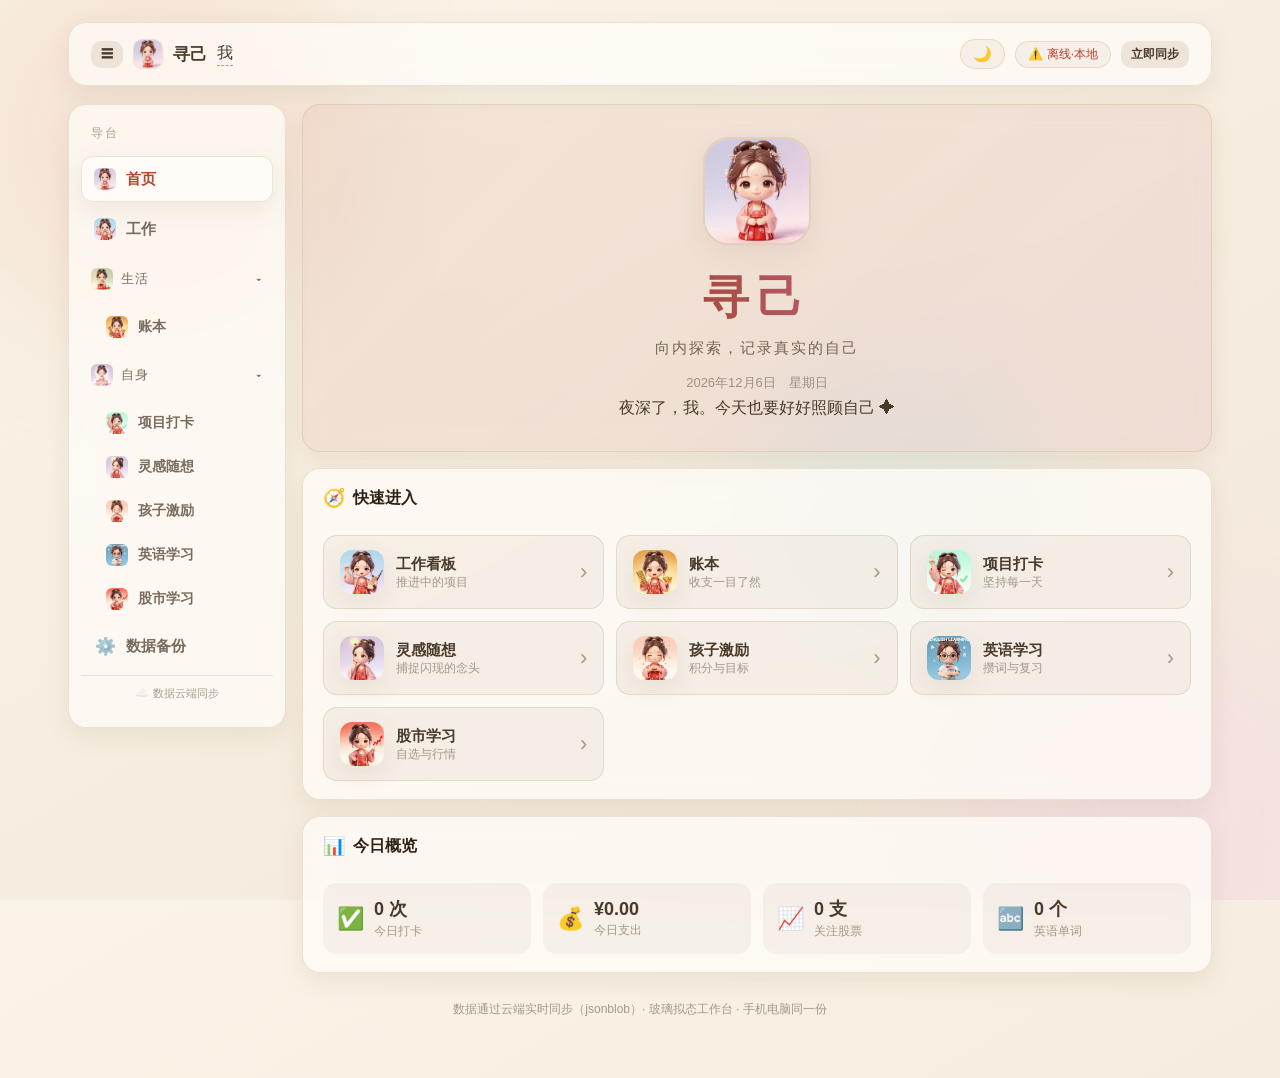
==== index.html @ 5b120761 "更新按钮改为下载单文件版；deploy 同步提供 workstation_single.html 下载 (n10)" ====
<!DOCTYPE html>
<html lang="zh-CN">
<head>
  <meta charset="UTF-8" />
  <meta name="viewport" content="width=device-width, initial-scale=1.0, maximum-scale=1.0, user-scalable=no" />
  <title>寻己 · 个人工作台</title>
  <link rel="stylesheet" href="style.css?v=20260731n10" />
</head>
<body>
  <div class="bg-blobs"><span></span><span></span><span></span></div>

  <div class="app">
    <!-- 顶部：轻量栏（昵称 + 云同步状态） -->
    <header class="topbar glass">
      <div style="display:flex;align-items:center;gap:10px;flex-wrap:wrap;">
        <button class="btn sm ghost icon-btn" id="sideToggle" title="显示 / 隐藏左侧导台">☰</button>
        <img class="top-avatar" id="topAvatar" alt="" style="display:none;" /><span id="topEmoji" style="font-size:20px;">🌿</span>
        <strong style="font-size:17px;">寻己</strong>
        <span class="name-edit" id="nameEdit" contenteditable="true" spellcheck="false" title="点击修改昵称">我</span>
      </div>
      <div style="display:flex;align-items:center;gap:10px;">
        <button class="theme-btn" id="themeToggle" title="切换 晨光宣纸 / 暮色沉香 主题">🌙</button>
        <span id="syncPill" class="sync-pill syncing">☁️ 同步中…</span>
        <button class="btn sm ghost" id="syncBtn">立即同步</button>
      </div>
    </header>

    <!-- 更新提示条（云端自检更新，无需部署） -->
    <div id="appUpdateBar" class="app-update-bar" style="display:none;">
      <span class="aub-txt">🔔 发现新版本 <b id="appUpdateVer"></b>，点击下载最新版</span>
      <button class="btn sm" id="appUpdateBtn">下载更新</button>
    </div>

    <div class="layout" id="layout">
      <!-- 左侧导台 -->
      <aside class="sidebar glass" id="sidebar">
        <div class="nav-title">导台</div>
        <nav class="nav">
          <div class="nav-item active" data-panel="home"><span class="nav-ico">🏠</span>首页</div>
          <div class="nav-item" data-panel="work"><span class="nav-ico">💼</span>工作</div>
          <div class="nav-group-parent" data-group="life"><span class="nav-ico">🌿</span>生活<span class="chev">▾</span></div>
          <div class="nav-sub" data-subgroup="life">
            <div class="nav-item" data-panel="ledger"><span class="nav-ico">💰</span>账本</div>
          </div>
          <div class="nav-group-parent" data-group="self"><span class="nav-ico">🧘</span>自身<span class="chev">▾</span></div>
          <div class="nav-sub" data-subgroup="self">
            <div class="nav-item" data-panel="checkin"><span class="nav-ico">✅</span>项目打卡</div>
            <div class="nav-item" data-panel="notes"><span class="nav-ico">💡</span>灵感随想</div>
            <div class="nav-item" data-panel="child"><span class="nav-ico">🌟</span>孩子激励</div>
            <div class="nav-item" data-panel="english"><span class="nav-ico">🔤</span>英语学习</div>
            <div class="nav-item" data-panel="stocks"><span class="nav-ico">📈</span>股市学习</div>
          </div>
          <div class="nav-item" data-panel="settings"><span class="nav-ico">⚙️</span>数据备份</div>
        </nav>
        <div class="nav-foot">☁️ 数据云端同步</div>
      </aside>
      <div class="backdrop" id="backdrop"></div>

      <!-- 主内容 -->
      <main class="content">
        <!-- 首页 -->
        <section class="panel active" id="panel-home">
          <div class="grid">
            <div class="card glass home-hero" style="grid-column:1/-1;">
              <img class="home-avatar" id="homeAvatar" alt="寻己" style="display:none;" />
              <div class="home-hero-txt">
                <div class="home-logo">寻己</div>
                <div class="home-slogan">向内探索，记录真实的自己</div>
                <div class="home-date" id="homeDate"></div>
                <div class="home-greet" id="homeGreet"></div>
              </div>
            </div>
            <div class="card glass" style="grid-column:1/-1;">
              <h3><span class="ico">🧭</span>快速进入</h3>
              <div class="home-modules" id="homeModules"></div>
            </div>
            <div class="card glass" style="grid-column:1/-1;">
              <h3><span class="ico">📊</span>今日概览</h3>
              <div class="home-overview" id="homeOverview"></div>
            </div>
          </div>
        </section>

        <!-- 工作 -->
        <section class="panel" id="panel-work">
          <div class="grid">
            <div class="card glass" style="grid-column: 1 / -1;">
              <h3><span class="ico">🗂️</span>工作项目看板 <span class="hint" style="margin-left:auto;font-size:12px;">（工作分类待你确定后可细分，现在先自由记录）</span></h3>
              <div class="row">
                <input id="workProjInput" placeholder="新建工作项目，如：Q3 复盘 / 客户方案" />
                <button class="btn" id="workProjAdd">+ 添加项目</button>
              </div>
              <div class="list" id="workProjList"></div>
            </div>
          </div>
        </section>

        <!-- 账本 -->
        <section class="panel" id="panel-ledger">
          <div class="grid">
            <!-- 视图1：账本图标列表 -->
            <div class="card glass" id="ledgerHome" style="grid-column:1/-1;">
              <h3><span class="ico">💰</span>我的账本 <span class="hint" style="margin-left:auto;font-size:12px;">点账本图标查看明细</span></h3>
              <div class="ledger-cards" id="ledgerCards"></div>
              <div class="row" style="margin-top:14px;">
                <input id="ledgerNewName" placeholder="新账本名称，如：家庭账 / 生意账" style="flex:1;" />
                <button class="btn" id="ledgerNew">+ 新建账本</button>
              </div>

              <!-- 全局流水搜索（跨账本） -->
              <details class="tags-box">
                <summary>🔍 流水搜索 <span class="hint" style="font-weight:normal;">（可搜全部账本）</span></summary>
                <div class="lg-filter" style="margin-top:12px;">
                  <select id="fltLedger" title="账本"><option value="">全部账本</option></select>
                  <select id="fltType" title="类型">
                    <option value="">全部类型</option>
                    <option value="exp">仅支出</option>
                    <option value="inc">仅收入</option>
                  </select>
                  <select id="fltTag" title="分类"><option value="">全部分类</option></select>
                  <input id="fltKw" placeholder="搜索备注/金额" style="flex:1 1 130px;min-width:120px;" />
                  <input id="fltFrom" type="date" title="起始日期" />
                  <span style="align-self:center;color:var(--text-faint);font-size:13px;">至</span>
                  <input id="fltTo" type="date" title="结束日期" />
                  <button class="btn sm" id="fltApply">搜索</button>
                  <button class="btn sm ghost" id="fltClear">清空</button>
                </div>
                <div id="fltInfo" class="hint" style="margin:0 0 8px;color:var(--text-faint);font-size:12px;"></div>
                <div class="list" id="gsList" style="max-height:340px;"></div>
              </details>

              <!-- 通用设置：分类标签（所有账本共用） -->
              <details class="tags-box">
                <summary>🏷️ 分类标签管理 <span class="hint" style="font-weight:normal;">（所有账本通用）</span></summary>
                <div class="row" style="margin-top:12px;">
                  <input id="tagIcon" placeholder="图标emoji，如 🍜" style="flex:0 0 130px;" maxlength="4" />
                  <input id="tagName" placeholder="标签名，如 餐饮" style="flex:1;" />
                  <input id="tagColor" type="color" value="#7aa2ff" title="标签颜色（用于占比条）" style="flex:0 0 44px;padding:2px;height:38px;" />
                  <button class="btn sm" id="tagAdd">+ 标签</button>
                </div>
                <div class="hint" style="margin:0 0 6px;">点下面的图标快速填入：</div>
                <div class="tag-palette" id="tagPalettePresets"></div>
                <div class="list" id="tagList" style="max-height:170px;"></div>
              </details>

              <!-- 通用设置：支付方式（所有账本共用） -->
              <details class="tags-box">
                <summary>💳 支付方式管理 <span class="hint" style="font-weight:normal;">（所有账本通用）</span></summary>
                <div class="row" style="margin-top:12px;">
                  <input id="payIcon" placeholder="图标emoji，如 💳" style="flex:0 0 130px;" maxlength="4" />
                  <input id="payName" placeholder="方式名，如 支付宝" style="flex:1;" />
                  <button class="btn sm" id="payAdd">+ 方式</button>
                </div>
                <div class="list" id="payList" style="max-height:170px;"></div>
              </details>
            </div>

            <!-- 视图2：某个账本明细 -->
            <div class="card glass" id="ledgerDetail" style="grid-column:1/-1; display:none;">
              <div class="row" style="align-items:center;margin-bottom:8px;flex-wrap:wrap;gap:8px;">
                <button class="btn sm ghost" id="ledgerBack">← 返回账本</button>
                <span id="ledgerDetailTitle" class="ld-title"></span>
                <span style="margin-left:auto;display:flex;gap:6px;flex-wrap:wrap;">
                  <button class="btn sm ghost" id="ledgerIconBtn">换图标</button>
                  <button class="btn sm ghost" id="ledgerRename">重命名</button>
                  <button class="btn sm danger" id="ledgerDel">删除</button>
                </span>
              </div>

              <div class="row" style="margin-bottom:6px;gap:8px;">
                <button class="btn sm ghost" id="ledgerExport">⬇️ 导出 Excel</button>
                <label class="btn sm ghost" for="ledgerImport" style="cursor:pointer;">⬆️ 导入 Excel</label>
                <input id="ledgerImport" type="file" accept=".xlsx,.csv" style="display:none;" />
                <span class="hint" style="align-self:center;">导出为本账本 .xlsx（含「账目」「标签汇总」两页，账目含 支付方式）；导入支持 .xlsx / .csv</span>
              </div>

              <!-- 汇总切换 -->
              <div class="seg">
                <button class="seg-btn active" data-sum="all">总览</button>
                <button class="seg-btn" data-sum="month">按月</button>
                <button class="seg-btn" data-sum="year">按年</button>
              </div>
              <div id="ledgerSummary"></div>
              <div id="ledgerTagSummary" class="tag-sum-wrap"></div>

              <!-- 收支趋势 -->
              <h4 class="sec-h">收支趋势（近 6 个月）</h4>
              <div class="trend-wrap">
                <div class="trend-legend">
                  <span><i class="lg-dot inc"></i>收入</span>
                  <span><i class="lg-dot exp"></i>支出</span>
                  <span><i class="lg-dot net"></i>结余</span>
                </div>
                <canvas id="ledgerTrend" height="240"></canvas>
              </div>

              <!-- 记一笔 -->
              <h4 class="sec-h">记一笔</h4>
              <div class="row">
                <select id="txnType" style="flex:0 0 90px;">
                  <option value="exp">支出</option>
                  <option value="inc">收入</option>
                </select>
                <input id="txnAmount" type="number" placeholder="金额" style="flex:0 0 120px;" />
                <select id="txnTag" style="flex:1;"></select>
              </div>
              <div class="row">
                <select id="txnPay" style="flex:0 0 120px;"></select>
                <input id="txnDate" type="date" style="flex:0 0 160px;" />
                <input id="txnNote" placeholder="备注（可选）" style="flex:1;" />
                <button class="btn" id="txnAdd">记一笔</button>
              </div>

              <!-- 流水 -->
              <h4 class="sec-h">流水</h4>
              <div class="list" id="ledgerList" style="max-height:300px;"></div>
            </div>
          </div>
        </section>

        <!-- 项目打卡 -->
        <section class="panel" id="panel-checkin">
          <div class="grid">
            <!-- 视图1：项目图标列表 -->
            <div class="card glass" id="checkinHome" style="grid-column:1/-1;">
              <h3><span class="ico">✅</span>我的打卡项目 <span class="hint" style="margin-left:auto;font-size:12px;">点项目图标查看明细</span></h3>
              <div class="ledger-cards" id="checkinCards"></div>
              <div class="row" style="margin-top:14px;">
                <input id="checkinNewName" placeholder="新项目名，如：每天阅读30分" style="flex:1;" />
                <button class="btn" id="checkinNew">+ 新建项目</button>
              </div>
            </div>

            <!-- 视图2：项目明细 -->
            <div class="card glass" id="checkinDetail" style="grid-column:1/-1; display:none;">
              <div class="row" style="align-items:center;margin-bottom:8px;flex-wrap:wrap;gap:8px;">
                <button class="btn sm ghost" id="checkinBack">← 返回项目</button>
                <span id="checkinDetailTitle" class="ld-title"></span>
                <span style="margin-left:auto;display:flex;gap:6px;flex-wrap:wrap;">
                  <button class="btn sm ghost" id="checkinIconBtn">换图标</button>
                  <button class="btn sm ghost" id="checkinRename">重命名</button>
                  <button class="btn sm danger" id="checkinDel">删除</button>
                </span>
              </div>

              <!-- 统计 -->
              <div class="stat-row" id="checkinStats"></div>
              <div class="goal-box" id="checkinGoal"></div>

              <!-- 今日打卡 -->
              <div class="today-box" id="checkinToday"></div>

              <!-- 日历 -->
              <h4 class="sec-h">📅 日历打卡</h4>
              <div class="cal" id="checkinCal"></div>
              <div class="hint" style="margin-top:4px;">点今天格子 = 打卡；点其它日期 = 补卡 / 取消（补卡可填时长）</div>

              <!-- 趋势 -->
              <h4 class="sec-h">📈 打卡时长趋势（近 14 天 · 分钟）</h4>
              <div class="trend" id="checkinTrend"></div>

              <!-- 提醒 -->
              <details class="tags-box">
                <summary>💡 打卡提醒设置（点击展开）</summary>
                <div class="row" style="margin-top:12px;align-items:center;flex-wrap:wrap;gap:10px;">
                  <label style="display:flex;align-items:center;gap:6px;"><input type="checkbox" id="remindOn" /> 开启每日提醒</label>
                  <span class="hint">提醒时间</span>
                  <input type="time" id="remindTime" value="20:00" style="flex:0 0 130px;" />
                  <button class="btn sm" id="remindEnable">启用系统通知</button>
                </div>
                <div class="row" style="margin-top:8px;align-items:center;gap:8px;">
                  <span class="hint">开始日期</span>
                  <input type="date" id="checkinStart" style="flex:0 0 170px;" />
                </div>
                <div class="hint" style="margin-top:6px;" id="remindHint"></div>
              </details>
            </div>
          </div>
        </section>

        <!-- 灵感随想 -->
        <section class="panel" id="panel-notes">
          <div class="grid">
            <div class="card glass">
              <h3><span class="ico">💡</span>灵感随想</h3>
              <div class="hint">一闪而过的想法，随时记下来；重要的点子还能跟进孵化。</div>
              <div class="row">
                <textarea id="noteInput" placeholder="写下此刻的灵感…"></textarea>
              </div>
              <div class="row" style="align-items:center;flex-wrap:wrap;">
                <span class="hint" style="margin:0;">分类：</span>
                <div class="note-cat-pick" id="noteCatPick"></div>
                <button class="btn" id="noteAdd" style="margin-left:auto;">保存随想</button>
              </div>
              <div id="noteStats" class="note-stats"></div>

              <!-- 搜索与筛选 -->
              <div class="lg-filter" style="margin-top:14px;">
                <input id="noteKw" placeholder="🔍 搜索灵感内容" style="flex:1 1 150px;min-width:130px;" />
                <select id="noteFltCat" title="分类"><option value="">全部分类</option></select>
                <select id="noteFltStatus" title="状态">
                  <option value="">全部状态</option>
                  <option value="idea">💭 闪念</option>
                  <option value="grow">🌱 孵化中</option>
                  <option value="done">✅ 已实现</option>
                  <option value="drop">🗑 已放弃</option>
                </select>
                <button class="btn sm ghost" id="noteFltClear">清空</button>
              </div>
              <div id="noteFltInfo" class="hint" style="margin:0 0 8px;color:var(--text-faint);font-size:12px;"></div>

              <!-- 便签墙（按月归档） -->
              <div id="noteWall"></div>
            </div>
          </div>
        </section>

        <!-- 孩子学习激励（养宠物玩法） -->
        <section class="panel" id="panel-child">
          <div class="grid">
            <!-- 宠物之家 -->
            <div class="card glass">
              <h3><span class="ico">🐱</span>宠物之家
                <span style="margin-left:auto;font-size:14px;color:var(--text-faint);">⭐ 星星：<b id="childStars" style="color:var(--accent);font-size:18px;">0</b></span>
              </h3>
              <div class="pet-stage">
                <div class="pet-visual" id="petVisual">🥚</div>
                <div class="pet-info">
                  <div class="pet-name-row">
                    <span class="pet-name" id="petName">小猫咪</span>
                    <button class="btn sm ghost" id="petRename" title="改名">✏️</button>
                    <span class="pet-lv" id="petLv">Lv.1 · 神秘蛋</span>
                  </div>
                  <div class="pet-talk" id="petTalk">…</div>
                  <div class="pet-bar-row"><span class="pet-bar-lab">成长</span><div class="pet-bar"><div class="pet-bar-fill exp" id="petExpBar"></div></div><span class="pet-bar-val" id="petExpVal"></span></div>
                  <div class="pet-bar-row"><span class="pet-bar-lab">饱食</span><div class="pet-bar"><div class="pet-bar-fill hunger" id="petHungerBar"></div></div><span class="pet-bar-val" id="petHungerVal"></span></div>
                  <div class="pet-bar-row"><span class="pet-bar-lab">心情</span><div class="pet-bar"><div class="pet-bar-fill mood" id="petMoodBar"></div></div><span class="pet-bar-val" id="petMoodVal"></span></div>
                  <div class="row" style="margin-top:10px;">
                    <button class="btn sm" id="petFeed">🍚 喂食（1⭐）</button>
                  </div>
                </div>
              </div>
              <div class="hint" style="margin:14px 0 6px;">🎾 陪它玩一会儿（不同动作效果不同）</div>
              <div class="pet-acts" id="petActs"></div>
              <details class="tags-box" id="petAlbumBox" style="margin-top:12px;">
                <summary>📷 我们的合照（<span id="petAlbumCount">0</span> 张）</summary>
                <div class="pet-album-list" id="petAlbumList" style="max-height:260px;margin-top:10px;overflow-y:auto;"></div>
              </details>
              <div class="pet-badges-wrap">
                <div class="hint" style="margin:10px 0 6px;">🏅 打卡徽章（连续完成任务解锁）　连续 <b id="childStreak">0</b> 天</div>
                <div class="pet-badges" id="childBadges"></div>
              </div>
            </div>
            <!-- 今日任务 -->
            <div class="card glass">
              <h3><span class="ico">📋</span>今日任务 <span id="childTaskDate" style="margin-left:auto;font-size:13px;color:var(--text-faint);"></span></h3>
              <div class="hint" id="childTaskProg">完成任务赚星星，去喂养宠物吧</div>
              <div class="list" id="childTaskList" style="max-height:260px;"></div>
              <div class="row" style="margin-top:10px;">
                <input id="childTaskName" placeholder="添加任务，如：阅读30分钟" style="flex:1;" />
                <select id="childTaskStars" style="flex:0 0 92px;">
                  <option value="1">⭐×1</option>
                  <option value="2">⭐×2</option>
                  <option value="3">⭐×3</option>
                  <option value="5">⭐×5</option>
                </select>
                <button class="btn sm" id="childTaskAdd">+ 任务</button>
              </div>
              <div class="msg-box" id="childMsg" style="margin-top:12px;">点击「换一句」给孩子打气 ✨</div>
              <div class="row">
                <button class="btn ghost sm" id="childMsgBtn">换一句鼓励</button>
              </div>
            </div>
          </div>
        </section>

        <!-- 英语学习 -->
        <section class="panel" id="panel-english">
          <div class="grid">
            <div class="card glass">
              <h3><span class="ico">🔤</span>英语学习</h3>
              <div class="hint">攒词 + 复习。点「今日复习」随机抽一个未复习的词。</div>
              <div class="row">
                <input id="enWord" placeholder="单词" style="flex:0 0 110px;" />
                <input id="enMean" placeholder="释义" />
              </div>
              <div class="row">
                <input id="enNote" placeholder="例句/笔记（可选）" />
                <button class="btn" id="enAdd">+ 收藏</button>
                <button class="btn ghost" id="enReview">今日复习</button>
              </div>
              <div class="list" id="enList"></div>
            </div>
          </div>
        </section>

        <!-- 股市学习 -->
        <section class="panel" id="panel-stocks">
          <div class="grid">
            <div class="card glass">
              <h3><span class="ico">📈</span>股市学习 · 自选行情</h3>
              <div class="hint">真实行情来自腾讯财经（免密钥）。收盘后显示最近收盘价。</div>
              <div class="row">
                <input id="stockCode" placeholder="代码 如 600519" style="flex:0 0 110px;" />
                <input id="stockName" placeholder="名称 如 贵州茅台" />
                <button class="btn" id="stockAdd">+ 自选</button>
              </div>
              <div class="row" style="align-items:center;justify-content:space-between;margin-bottom:6px;">
                <span class="hint" id="stockUpdate" style="margin:0;"></span>
                <button class="btn ghost sm" id="stockRefresh">↻ 刷新行情</button>
              </div>
              <div class="list" id="stockWatchList" style="max-height:230px;"></div>
              <hr class="sep" />
              <div class="sec-h">学习笔记</div>
              <div class="row">
                <textarea id="stockNote" placeholder="今天学到的：…"></textarea>
                <button class="btn ghost" id="stockNoteAdd">记笔记</button>
              </div>
              <div class="list" id="stockNoteList" style="max-height:120px;"></div>
            </div>
          </div>
        </section>

        <!-- 数据备份 -->
        <section class="panel" id="panel-settings">
          <div class="grid">
            <div class="card glass" style="grid-column:1/-1;">
              <h3><span class="ico">⚙️</span>数据备份与恢复</h3>
              <div class="hint">云端同步是主力，这里再存一份本地文件兜底：把全部数据导出成 <b>.json</b> 存好；万一云端异常，用「导入备份」一键恢复。手机记、电脑换版本，数据都不会丢。</div>
              <div class="row" style="margin-top:14px;gap:10px;flex-wrap:wrap;">
                <button class="btn" id="backupExport">⬇️ 导出全部数据 (.json)</button>
                <label class="btn ghost" for="backupImport" style="cursor:pointer;">⬆️ 导入备份 (.json)</label>
                <input id="backupImport" type="file" accept=".json,application/json" style="display:none;" />
              </div>
              <div class="hint" style="margin-top:10px;" id="backupHint">提示：建议每隔一段时间导一份备份，存在手机 / 电脑 / 网盘任意一处即可。</div>
              <div class="hint" style="margin-top:6px;">当前程序版本：<b id="curVerText" style="color:var(--good);">—</b>　·　打开时若顶部出现「发现新版本」横幅，请到对话中重新下载最新文件覆盖即可。</div>

              <h4 class="sec-h" style="margin-top:18px;">☁️ 云端同步密钥</h4>
              <div class="hint">这是你数据的「保险箱钥匙」，<b>只存在你本机浏览器，不会写进任何公开代码</b>。把它复制到另一台设备粘贴，即可共用同一份数据；想彻底私有可点「生成新密钥」。</div>
              <div class="row" style="margin-top:10px;align-items:center;gap:8px;flex-wrap:wrap;">
                <code id="syncKeyText" style="background:rgba(255,255,255,.12);padding:4px 10px;border-radius:8px;font-size:12px;word-break:break-all;max-width:320px;">—</code>
                <button class="btn sm" id="syncKeyCopy">复制密钥</button>
                <button class="btn sm ghost" id="syncKeyNew">生成新密钥(隐私升级)</button>
              </div>
              <div class="row" style="margin-top:10px;gap:8px;flex-wrap:wrap;align-items:center;">
                <input id="syncKeyInput" placeholder="粘贴另一台设备的密钥" style="flex:1;min-width:200px;" />
                <button class="btn sm" id="syncKeyApply">应用此密钥并同步</button>
              </div>

              <h4 class="sec-h" style="margin-top:18px;">🔒 专属云端（推荐 · 你自己的 GitHub 私有仓库）</h4>
              <div class="hint">填好下面三项并保存后，数据将改存到<b>你自己的私有仓库</b>：永久保存、带历史版本、完全归你。当前数据会自动搬过去，公共云仅作旧版兜底。</div>
              <div class="row" style="margin-top:10px;gap:8px;flex-wrap:wrap;align-items:center;">
                <input id="ghUser" placeholder="GitHub 用户名，如 kangyujie52" style="flex:1;min-width:160px;" />
                <input id="ghRepo" placeholder="数据仓库名，如 xunji-data" style="flex:1;min-width:160px;" />
              </div>
              <div class="row" style="margin-top:8px;gap:8px;flex-wrap:wrap;align-items:center;">
                <input id="ghToken" type="password" placeholder="访问令牌（ghp_ 或 github_pat_ 开头）" style="flex:1;min-width:220px;" />
                <button class="btn sm" id="ghSave">保存并迁移数据</button>
                <button class="btn sm ghost" id="ghOff" style="display:none;">断开专属云端</button>
              </div>
              <div class="hint" style="margin-top:8px;" id="ghStatus">当前：未配置，仍使用公共云同步。</div>
            </div>
          </div>
        </section>

      </main>
    </div>

    <footer>数据通过云端实时同步（jsonblob）· 玻璃拟态工作台 · 手机电脑同一份</footer>
  </div>

  <!-- 导入预览弹窗 -->
  <div class="modal-mask" id="importModal" style="display:none;">
    <div class="modal glass">
      <h3><span class="ico">⬆️</span>导入预览</h3>
      <div class="hint">共 <strong id="importCount">0</strong> 条，将<b>追加</b>到当前账本。请核对后确认。</div>
      <div class="modal-table-wrap" id="importPreview"></div>
      <div class="row" style="justify-content:flex-end;margin-top:14px;gap:8px;">
        <button class="btn ghost" id="importCancel">取消</button>
        <button class="btn" id="importConfirm">确认导入</button>
      </div>
    </div>
  </div>

  <script src="icons.js?v=20260731n10"></script>
  <script src="app.js?v=20260731n10"></script>
</body>
</html>
---- style.css ----
/* ===================== 主题：默认 = 晨光宣纸（浅色国风） ===================== */
:root {
  --bg-body: linear-gradient(150deg, #FAF4E8 0%, #F6EDE0 55%, #F3E6DC 100%);
  --blob1: #F2D8C8; --blob2: #F6DCE6; --blob3: #DCE8E0; --blob-op: 0.5;
  --glass-bg: rgba(255, 253, 248, 0.72);
  --glass-bg-strong: rgba(255, 253, 248, 0.92);
  --glass-border: rgba(190, 160, 118, 0.28);
  --glass-shadow: 0 8px 24px rgba(122, 90, 48, 0.10);
  --text: #4A3A2A;
  --text-dim: rgba(74, 58, 42, 0.74);
  --text-faint: rgba(74, 58, 42, 0.48);
  --text-strong: #2E2216;
  --accent: #B4472A;          /* 朱红 */
  --accent-2: #C2617F;        /* 胭脂 */
  --accent-3: #D07A54;        /* 暖橙（按钮渐变尾色） */
  --good: #2F8F5B;
  --bad: #C03A2B;
  --up: #D23F31;              /* 涨 = 红 */
  --down: #1E8352;            /* 跌 = 绿 */
  --input-bg: rgba(122, 90, 48, 0.07);
  --item-bg: rgba(122, 90, 48, 0.06);
  --item-bg-hover: rgba(122, 90, 48, 0.12);
  --item-border: rgba(122, 90, 48, 0.14);
  --track-bg: rgba(122, 90, 48, 0.12);
  --modal-th-bg: rgba(250, 245, 236, 0.96);
  --accent-soft-bg: rgba(180, 71, 42, 0.08);
  --accent-soft-border: rgba(180, 71, 42, 0.26);
  --pink-soft-bg: rgba(194, 97, 127, 0.10);
  --pink-soft-border: rgba(194, 97, 127, 0.30);
  --good-soft-bg: rgba(47, 143, 91, 0.10);
  --good-soft-border: rgba(47, 143, 91, 0.35);
  --bad-soft-bg: rgba(192, 58, 43, 0.12);
  --bad-soft-bg-hover: rgba(192, 58, 43, 0.22);
  --hero-bg: linear-gradient(135deg, rgba(180, 71, 42, 0.08), rgba(194, 97, 127, 0.10));
  --logo-a: #9C4326; --logo-b: #C2617F;
  --font-title: "Source Han Serif SC", "Noto Serif SC", "STSong", "SimSun", Georgia, serif;
  --radius: 18px;
}

/* ===================== 主题：暮色沉香（深色国风） ===================== */
body.theme-dusk {
  --bg-body: linear-gradient(150deg, #241D2B 0%, #2E2333 55%, #3A2534 100%);
  --blob1: #6B4A6E; --blob2: #A45A6B; --blob3: #8A6A4A; --blob-op: 0.4;
  --glass-bg: rgba(255, 240, 235, 0.07);
  --glass-bg-strong: rgba(255, 240, 235, 0.13);
  --glass-border: rgba(255, 230, 215, 0.17);
  --glass-shadow: 0 8px 32px rgba(0, 0, 0, 0.35);
  --text: #F2EAF5;
  --text-dim: rgba(242, 234, 245, 0.72);
  --text-faint: rgba(242, 234, 245, 0.5);
  --text-strong: #FFFFFF;
  --accent: #E08098;          /* 胭脂粉 */
  --accent-2: #E8C9A0;        /* 暖金 */
  --accent-3: #C96A85;
  --good: #7BD8A5;
  --bad: #FF9080;
  --up: #FF7B6B;
  --down: #58C48A;
  --input-bg: rgba(0, 0, 0, 0.25);
  --item-bg: rgba(255, 240, 235, 0.07);
  --item-bg-hover: rgba(255, 240, 235, 0.14);
  --item-border: rgba(255, 240, 235, 0.13);
  --track-bg: rgba(255, 240, 235, 0.12);
  --modal-th-bg: rgba(53, 45, 59, 0.95);
  --accent-soft-bg: rgba(224, 128, 152, 0.14);
  --accent-soft-border: rgba(224, 128, 152, 0.35);
  --pink-soft-bg: rgba(224, 128, 152, 0.14);
  --pink-soft-border: rgba(224, 128, 152, 0.32);
  --good-soft-bg: rgba(123, 216, 165, 0.15);
  --good-soft-border: rgba(123, 216, 165, 0.40);
  --bad-soft-bg: rgba(255, 144, 128, 0.18);
  --bad-soft-bg-hover: rgba(255, 144, 128, 0.30);
  --hero-bg: linear-gradient(135deg, rgba(224, 128, 152, 0.16), rgba(232, 201, 160, 0.10));
  --logo-a: #F6E7DC; --logo-b: #F0AFC4;
}

* { box-sizing: border-box; margin: 0; padding: 0; }

html, body {
  height: 100%;
  font-family: -apple-system, BlinkMacSystemFont, "PingFang SC", "Microsoft YaHei", "Segoe UI", Roboto, Helvetica, Arial, sans-serif;
  color: var(--text);
  -webkit-font-smoothing: antialiased;
}

body {
  min-height: 100vh;
  position: relative;
  overflow-x: hidden;
  background: var(--bg-body);
  transition: background .3s ease, color .3s ease;
}

/* 动态背景光斑 */
.bg-blobs { position: fixed; inset: 0; z-index: 0; overflow: hidden; }
.bg-blobs span {
  position: absolute;
  display: block;
  border-radius: 50%;
  filter: blur(60px);
  opacity: var(--blob-op);
  animation: float 18s ease-in-out infinite;
  transition: background .3s ease;
}
.bg-blobs span:nth-child(1) { width: 420px; height: 420px; background: var(--blob1); top: -80px; left: -60px; }
.bg-blobs span:nth-child(2) { width: 360px; height: 360px; background: var(--blob2); bottom: -90px; right: -40px; animation-delay: -6s; }
.bg-blobs span:nth-child(3) { width: 300px; height: 300px; background: var(--blob3); top: 40%; right: 18%; animation-delay: -11s; }
@keyframes float {
  0%, 100% { transform: translate(0, 0) scale(1); }
  50% { transform: translate(30px, -30px) scale(1.08); }
}

.app { position: relative; z-index: 1; max-width: 1180px; margin: 0 auto; padding: 22px 18px 60px; }

/* 玻璃卡片通用（浅色下=宣纸卡，深色下=夜色玻璃） */
.glass {
  background: var(--glass-bg);
  backdrop-filter: blur(14px);
  -webkit-backdrop-filter: blur(14px);
  border: 1px solid var(--glass-border);
  border-radius: var(--radius);
  box-shadow: var(--glass-shadow);
  transition: background .3s ease, border-color .3s ease;
}

/* 顶部 */
header.topbar { padding: 16px 22px; margin-bottom: 18px; display: flex; flex-wrap: wrap; gap: 14px; align-items: center; justify-content: space-between; }

.app-update-bar { display: flex; align-items: center; justify-content: space-between; gap: 12px; flex-wrap: wrap; margin: 0 14px 12px; padding: 10px 14px; border-radius: 14px; background: var(--good-soft-bg); border: 1px solid var(--good-soft-border); }
.app-update-bar .aub-txt { font-size: 13px; }
.app-update-bar .aub-txt b { color: var(--good); }
.icon-btn { font-size: 16px; padding: 6px 12px; }
.theme-btn { background: var(--item-bg); border: 1px solid var(--glass-border); color: var(--text); border-radius: 999px; padding: 5px 12px; font-size: 15px; cursor: pointer; transition: background .2s; }
.theme-btn:hover { background: var(--item-bg-hover); }
.name-edit { cursor: text; border-bottom: 1px dashed var(--text-faint); padding-bottom: 1px; }
.name-edit:focus { outline: none; border-bottom-color: var(--accent); }

/* ===================== 布局：侧边栏 + 内容 ===================== */
.layout { display: flex; gap: 16px; align-items: flex-start; }
.layout.nav-collapsed .sidebar { display: none; }

.sidebar {
  width: 218px; flex: 0 0 218px; padding: 16px 12px;
  position: sticky; top: 18px; align-self: flex-start;
  display: flex; flex-direction: column; gap: 6px;
}
.nav-title { font-size: 12px; color: var(--text-faint); letter-spacing: 2px; padding: 4px 10px 8px; }
.nav { display: flex; flex-direction: column; gap: 4px; }
.nav-group { font-size: 11px; color: var(--text-faint); letter-spacing: 1px; padding: 12px 10px 4px; }
.nav-group-parent {
  display: flex; align-items: center; gap: 8px;
  font-size: 13px; color: var(--text-dim); letter-spacing: 1px;
  padding: 12px 10px; border-radius: 12px; cursor: pointer; user-select: none;
  transition: background .18s, color .18s;
}
.nav-group-parent:hover { background: var(--item-bg-hover); color: var(--text-strong); }
.nav-group-parent .chev { margin-left: auto; font-size: 11px; transition: transform .2s ease; }
.nav-group-parent.collapsed .chev { transform: rotate(-90deg); }
.nav-sub { display: flex; flex-direction: column; gap: 2px; }
.nav-sub.collapsed { display: none; }
.nav-sub .nav-item { margin-left: 14px; font-size: 14px; padding: 9px 10px; }

/* 账本图标卡片视图 */
.ledger-cards { display: grid; grid-template-columns: repeat(auto-fill, minmax(140px, 1fr)); gap: 14px; }
.ledger-card {
  display: flex; flex-direction: column; align-items: center; gap: 6px;
  padding: 22px 14px; border-radius: 16px; cursor: pointer;
  background: var(--item-bg); border: 1px solid var(--item-border);
  transition: transform .15s, box-shadow .15s, background .15s;
}
.ledger-card:hover { transform: translateY(-3px); background: var(--item-bg-hover); box-shadow: var(--glass-shadow); }
.lc-icon { font-size: 40px; line-height: 1; }
.lc-name { font-size: 15px; font-weight: 600; color: var(--text-strong); text-align: center; }
.lc-bal { font-size: 12px; color: var(--text-dim); }
.lc-bal.pos { color: var(--good); }
.lc-bal.neg { color: var(--bad); }
.ld-title { font-size: 17px; font-weight: 700; color: var(--text-strong); display: flex; align-items: center; gap: 8px; font-family: var(--font-title); }

/* 导入预览弹窗 */
.modal-mask { position: fixed; inset: 0; background: rgba(10,12,30,.55); backdrop-filter: blur(4px); display: flex; align-items: center; justify-content: center; z-index: 200; padding: 16px; }
.modal { width: min(660px, 100%); max-height: 82vh; overflow: auto; padding: 22px; }
.modal h3 { display: flex; align-items: center; gap: 8px; margin-bottom: 6px; }
.modal-table-wrap { max-height: 46vh; overflow: auto; margin-top: 12px; border-radius: 12px; }
.modal-table-wrap table { width: 100%; border-collapse: collapse; font-size: 13px; }
.modal-table-wrap th, .modal-table-wrap td { padding: 7px 9px; border-bottom: 1px solid var(--item-border); text-align: left; white-space: nowrap; }
.modal-table-wrap th { color: var(--text-dim); position: sticky; top: 0; background: var(--modal-th-bg); backdrop-filter: blur(6px); z-index: 1; }
.nav-item {
  display: flex; align-items: center; gap: 10px; padding: 11px 12px; border-radius: 12px;
  font-size: 15px; font-weight: 600; color: var(--text-dim); cursor: pointer;
  transition: all .18s; border: 1px solid transparent;
}
.nav-item:hover { background: var(--item-bg-hover); color: var(--text-strong); }
.nav-item.active { background: var(--glass-bg-strong); color: var(--accent); box-shadow: var(--glass-shadow); border-color: var(--glass-border); }
.nav-ico { font-size: 17px; width: 22px; text-align: center; display: inline-flex; align-items: center; justify-content: center; }
.nav-ico-img { width: 22px; height: 22px; border-radius: 6px; object-fit: cover; display: block; }
.nav-foot { margin-top: auto; padding: 10px; font-size: 11px; color: var(--text-faint); text-align: center; border-top: 1px solid var(--glass-border); }
.backdrop { display: none; }

.content { flex: 1; min-width: 0; }

/* 同步状态 */
.sync-pill { font-size: 12px; padding: 4px 12px; border-radius: 999px; background: var(--item-bg); border: 1px solid var(--glass-border); white-space: nowrap; }
.sync-pill.ok { color: var(--good); }
.sync-pill.syncing { color: var(--text-dim); }
.sync-pill.offline { color: var(--bad); }

.panel { display: none; }
.panel.active { display: block; animation: fade .3s ease; }
@keyframes fade { from { opacity: 0; transform: translateY(8px); } to { opacity: 1; transform: none; } }

/* 模块网格 */
.grid { display: grid; grid-template-columns: repeat(2, 1fr); gap: 16px; }
.card { padding: 18px 20px; min-height: 120px; display: flex; flex-direction: column; }
.card h3 { font-size: 16px; margin-bottom: 12px; display: flex; align-items: center; gap: 8px; font-family: var(--font-title); color: var(--text-strong); }
.card h3 .ico { font-size: 18px; }
.card .hint { font-size: 12px; color: var(--text-faint); margin-bottom: 10px; }
.sec-h { font-size: 13px; color: var(--text-dim); margin: 14px 0 8px; font-weight: 600; }

/* 输入与按钮 */
.row { display: flex; gap: 8px; flex-wrap: wrap; margin-bottom: 10px; }
input, textarea, select {
  background: var(--input-bg); border: 1px solid var(--glass-border); color: var(--text);
  border-radius: 10px; padding: 8px 10px; font-size: 14px; font-family: inherit; width: 100%;
}
input::placeholder, textarea::placeholder { color: var(--text-faint); }
textarea { resize: vertical; min-height: 44px; }
.btn {
  background: linear-gradient(135deg, var(--accent), var(--accent-3)); color: #fff; border: none;
  border-radius: 10px; padding: 8px 14px; font-size: 14px; font-weight: 600; cursor: pointer;
  white-space: nowrap; transition: transform .12s, filter .2s;
}
.btn:hover { filter: brightness(1.08); }
.btn:active { transform: scale(.96); }
.btn.ghost { background: var(--item-bg-hover); color: var(--text); }
.btn.sm { padding: 5px 10px; font-size: 12px; }
.btn.danger { background: var(--bad-soft-bg); color: var(--bad); }
.btn.danger:hover { background: var(--bad-soft-bg-hover); }

.list { display: flex; flex-direction: column; gap: 8px; overflow-y: auto; max-height: 260px; }
.item { display: flex; align-items: center; gap: 10px; background: var(--item-bg); border: 1px solid var(--item-border); border-radius: 12px; padding: 8px 12px; }
.item .body { flex: 1; min-width: 0; }
.item .meta { font-size: 11px; color: var(--text-faint); }
.item .txt { font-size: 14px; word-break: break-word; }
.item.done .txt { text-decoration: line-through; color: var(--text-faint); }
.check { width: 20px; height: 20px; border-radius: 6px; border: 2px solid var(--accent); cursor: pointer; flex: 0 0 auto; display: flex; align-items: center; justify-content: center; font-size: 13px; color: #fff; }
.check.on { background: var(--accent); }
.x { cursor: pointer; color: var(--text-faint); font-size: 16px; padding: 0 2px; }
.x:hover { color: var(--bad); }

/* 股市行情 */
.sep { border: none; border-top: 1px solid var(--glass-border); margin: 14px 0; opacity: .5; }
.qblock { display: flex; flex-direction: column; align-items: flex-end; flex: 0 0 auto; line-height: 1.25; }
.qblock .qs { color: var(--text-faint); font-size: 12px; }
.qp { font-size: 15px; font-weight: 700; }
.qc { font-size: 12px; }
.up { color: var(--up); }     /* 涨 = 红 */
.down { color: var(--down); } /* 跌 = 绿 */
.flat { color: var(--text-faint); }

/* ===================== 账本专用 ===================== */
/* 分段切换 */
.seg { display: inline-flex; gap: 4px; background: var(--input-bg); border: 1px solid var(--glass-border); border-radius: 999px; padding: 4px; margin-bottom: 12px; }
.seg-btn { border: none; background: transparent; color: var(--text-dim); padding: 6px 18px; border-radius: 999px; font-size: 13px; font-weight: 600; cursor: pointer; transition: all .15s; }
.seg-btn.active { background: var(--glass-bg-strong); color: var(--accent); box-shadow: var(--glass-shadow); }

/* 统计卡 */
.stat { display: flex; gap: 14px; margin-bottom: 12px; flex-wrap: wrap; }
.stat .box { background: var(--item-bg); border-radius: 12px; padding: 8px 14px; min-width: 92px; }
.stat .box .k { font-size: 12px; color: var(--text-faint); }
.stat .box .v { font-size: 20px; font-weight: 700; }
.stat .box .v.inc { color: var(--good); }
.stat .box .v.exp { color: var(--bad); }

/* 占比条 */
.bar-row { display: flex; align-items: center; gap: 8px; font-size: 12px; margin: 4px 0; }
.bar-row .lbl { width: 64px; color: var(--text-dim); white-space: nowrap; overflow: hidden; text-overflow: ellipsis; }
.bar-track { flex: 1; height: 8px; background: var(--track-bg); border-radius: 6px; overflow: hidden; }
.bar-fill { height: 100%; background: linear-gradient(90deg, var(--accent), var(--accent-2)); border-radius: 6px; }
.sub-h { font-size: 12px; color: var(--text-dim); margin: 10px 0 4px; font-weight: 600; }
.tag-sum-wrap { margin-top: 18px; }

/* 账本：筛选栏 + 收支趋势图 */
.lg-filter { display: flex; gap: 8px; flex-wrap: wrap; align-items: center; margin: 4px 0 2px; }
.lg-filter select, .lg-filter input { width: auto; flex: 0 0 auto; }
.lg-filter #fltKw { width: auto; }
.trend-wrap { margin-top: 8px; }
.trend-legend { display: flex; gap: 16px; font-size: 12px; color: var(--text-dim); margin-bottom: 6px; }
.trend-legend span { display: inline-flex; align-items: center; gap: 5px; }
.lg-dot { width: 10px; height: 10px; border-radius: 3px; display: inline-block; }
.lg-dot.inc { background: var(--good); }
.lg-dot.exp { background: var(--bad); }
.lg-dot.net { background: var(--accent); border-radius: 50%; }
#ledgerTrend { width: 100%; height: 240px; display: block; }

/* 灵感随想：分类选择 + 便签墙 + 孵化状态 */
.note-cat-pick { display: flex; gap: 6px; flex-wrap: wrap; }
.note-cat-btn { padding: 5px 12px; border-radius: 999px; border: 1px solid var(--card-border); background: transparent; color: var(--text-dim); font-size: 13px; cursor: pointer; transition: all .15s; }
.note-cat-btn:hover { border-color: var(--accent); color: var(--accent); }
.note-cat-btn.on { background: var(--accent); border-color: var(--accent); color: #fff; }
.note-stats { display: flex; gap: 14px; flex-wrap: wrap; font-size: 12px; color: var(--text-dim); margin-top: 8px; }
.note-stats b { color: var(--accent); }
.note-month { margin-top: 14px; }
.note-month summary { cursor: pointer; font-size: 13px; font-weight: 600; color: var(--text-dim); padding: 6px 2px; user-select: none; list-style: none; }
.note-month summary::-webkit-details-marker { display: none; }
.note-month summary::before { content: '▸ '; color: var(--text-faint); }
.note-month[open] summary::before { content: '▾ '; }
.note-wall { display: grid; grid-template-columns: repeat(auto-fill, minmax(210px, 1fr)); gap: 10px; margin-top: 6px; }
.note-card { position: relative; border-radius: 12px; padding: 12px 12px 10px; border: 1px solid var(--card-border); background: var(--panel-bg); box-shadow: 0 1px 4px rgba(0,0,0,.06); display: flex; flex-direction: column; gap: 8px; transition: transform .12s; }
.note-card:hover { transform: translateY(-2px); }
.note-card.cat-work   { background: rgba(122, 162, 255, 0.10); border-color: rgba(122, 162, 255, 0.35); }
.note-card.cat-biz    { background: rgba(212, 160, 23, 0.10);  border-color: rgba(212, 160, 23, 0.38); }
.note-card.cat-study  { background: rgba(47, 143, 91, 0.10);   border-color: rgba(47, 143, 91, 0.35); }
.note-card.cat-life   { background: rgba(192, 88, 58, 0.10);   border-color: rgba(192, 88, 58, 0.35); }
.note-card.cat-other  { background: rgba(140, 120, 180, 0.10); border-color: rgba(140, 120, 180, 0.35); }
.note-card.st-done { opacity: .82; }
.note-card.st-drop { opacity: .55; }
.note-card.st-drop .nc-txt { text-decoration: line-through; }
.nc-txt { font-size: 14px; line-height: 1.55; color: var(--text); white-space: pre-wrap; word-break: break-word; }
.nc-txt[contenteditable="true"] { outline: 2px dashed var(--accent); border-radius: 6px; padding: 2px 4px; }
.nc-foot { display: flex; align-items: center; gap: 6px; font-size: 11px; color: var(--text-faint); flex-wrap: wrap; }
.nc-cat { padding: 1px 8px; border-radius: 999px; border: 1px solid var(--card-border); }
.nc-status { margin-left: auto; cursor: pointer; padding: 2px 8px; border-radius: 999px; border: 1px solid var(--card-border); background: transparent; font-size: 11px; color: var(--text-dim); }
.nc-status:hover { border-color: var(--accent); color: var(--accent); }
.nc-ops { position: absolute; top: 6px; right: 8px; display: flex; gap: 6px; opacity: 0; transition: opacity .15s; }
.note-card:hover .nc-ops { opacity: 1; }
.nc-op { cursor: pointer; font-size: 13px; color: var(--text-faint); background: none; border: none; padding: 2px; }
.nc-op:hover { color: var(--accent); }
.nc-op.del:hover { color: var(--bad); }

/* 孩子激励：宠物养成 */
.pet-stage { display: flex; gap: 18px; align-items: center; margin-top: 6px; flex-wrap: wrap; }
.pet-visual { flex: 0 0 190px; height: 190px; display: flex; align-items: center; justify-content: center; font-size: 76px; border-radius: 18px; background: var(--panel-bg); border: 1px solid var(--card-border); box-shadow: inset 0 2px 10px rgba(0,0,0,.05); user-select: none; cursor: pointer; transition: transform .15s; overflow: hidden; }
.pet-visual:hover { transform: scale(1.04); }
.pet-visual img { width: 100%; height: 100%; object-fit: contain; }
.pet-visual { position: relative; }
@media (max-width: 560px) { .pet-visual { flex: 0 0 150px; height: 150px; } }
/* 3D 宠物层：GLB 模型 canvas 就位后淡入并盖住 AI 图片降级 */
.pet-3d { position: absolute; inset: 0; opacity: 0; transition: opacity .5s; pointer-events: none; z-index: 1; }
.pet-3d.on { opacity: 1; pointer-events: auto; }
.pet-3d-canvas { width: 100% !important; height: 100% !important; display: block; outline: none; }
.pet-visual:has(.pet-3d.on) .pet-body { opacity: 0; }
/* 宠物身体（AI 生成的 3D 风格猫图）单独做动作动画，空闲时轻轻呼吸浮动 */
.pet-body { width: 100%; height: 100%; display: flex; align-items: center; justify-content: center; transform-origin: 50% 82%; will-change: transform; transition: opacity .5s; }
.pet-body img, .pet-body .pet-img { width: 100%; height: 100%; object-fit: contain; filter: drop-shadow(0 6px 12px rgba(0,0,0,.18)); }
.pet-body .pet-img { animation: petIdle 2.8s ease-in-out infinite; }
@keyframes petIdle { 0%,100% { transform: scale(1) translateY(0) rotate(0deg); } 50% { transform: scale(1.06) translateY(-8px) rotate(-1.2deg); } }
.pet-body.bounce { animation: petBounce .55s; }
.pet-body.pounce { animation: petPounce .6s; }
.pet-body.chase  { animation: petChase .65s; }
.pet-body.brush  { animation: petBrush .75s; }
.pet-body.sun    { animation: petSun 1.2s; }
.pet-body.walk   { animation: petWalk .7s; }
.pet-body.snap   { animation: petSnap .5s; }
.pet-body.chew   { animation: petChew .6s; }
/* 陪玩道具/特效图层（叠加在猫身上，每个动作专属可见） */
.pet-prop { position: absolute; inset: 0; pointer-events: none; overflow: hidden; font-size: 0; z-index: 2; }
.pet-prop .pp { position: absolute; opacity: 0; font-size: 30px; line-height: 1; }
/* 逗猫棒：羽毛在右上角来回逗弄 */
.pet-prop.run .pp-feather { left: 64%; top: 4%; animation: ppFeather .9s ease-in-out 2; }
@keyframes ppFeather { 0%{opacity:0;transform:rotate(0)} 12%{opacity:1} 50%{opacity:1;transform:rotate(30deg) translate(-10px,8px)} 88%{opacity:1;transform:rotate(-22deg) translate(8px,2px)} 100%{opacity:0;transform:rotate(0)} }
.pet-prop.run .pp-dust { left: 26%; top: 58%; animation: ppPop 1s ease-out 1; }
/* 丢球：球从左飞到右再弹回 */
.pet-prop.run .pp-ball { left: 6%; top: 60%; animation: ppBall 1.1s ease-in-out 1; }
@keyframes ppBall { 0%{opacity:0;left:6%;top:66%} 12%{opacity:1} 45%{left:64%;top:40%;transform:rotate(180deg)} 72%{left:38%;top:62%} 100%{opacity:0;left:18%;top:66%} }
/* 梳毛：梳子在背上上下梳，飘出毛絮 */
.pet-prop.run .pp-comb { left: 46%; top: 16%; animation: ppComb .9s ease-in-out 2; }
@keyframes ppComb { 0%{opacity:0} 12%{opacity:1;transform:translateY(0)} 50%{opacity:1;transform:translateY(22px)} 88%{opacity:1;transform:translateY(0)} 100%{opacity:0} }
.pet-prop.run .pp-spark { left: 58%; top: 40%; animation: ppPop 1s ease-out 1; }
/* 晒太阳：阳光 + 暖色光晕 */
.pet-prop.run .pp-sun { left: 36%; top: -8%; font-size: 34px; animation: ppSun 1.2s ease-in-out 1; }
@keyframes ppSun { 0%{opacity:0;transform:translateY(-12px) scale(.6)} 25%{opacity:1;transform:translateY(0) scale(1)} 80%{opacity:1} 100%{opacity:0;transform:scale(1.12)} }
.pet-prop.run .pp-glow { left:0; top:0; width:100%; height:100%; font-size:0; background: radial-gradient(circle at 50% 32%, rgba(255,214,120,.6), rgba(255,214,120,0) 60%); animation: ppGlow 1.2s ease-in-out 1; }
@keyframes ppGlow { 0%{opacity:0} 30%{opacity:1} 100%{opacity:0} }
/* 散步：脚印 + 小草丛 */
.pet-prop.run .pp-foot { font-size: 18px; }
.pet-prop.run .pp-foot.f1 { left: 18%; top: 74%; animation: ppFoot .7s ease-in 1 .1s; }
.pet-prop.run .pp-foot.f2 { left: 60%; top: 74%; animation: ppFoot .7s ease-in 1 .45s; }
@keyframes ppFoot { 0%{opacity:0;transform:scale(.4)} 30%{opacity:1} 100%{opacity:0;transform:scale(1)} }
.pet-prop.run .pp-bush { left: 78%; top: 56%; animation: ppFade .9s ease-in-out 1; }
/* 拍照：白闪 + 拍立得白框 */
.pet-prop.run .pp-flash { left:0; top:0; width:100%; height:100%; font-size:0; background:#fff; animation: ppFlash .5s ease-out 1; }
@keyframes ppFlash { 0%{opacity:0} 20%{opacity:.92} 100%{opacity:0} }
.pet-prop.run .pp-frame { left: 27%; top: 22%; width: 52px; height: 60px; border: 4px solid #fff; border-bottom-width: 13px; border-radius: 5px; box-shadow: 0 5px 12px rgba(0,0,0,.28); background: rgba(255,255,255,.4); animation: ppFrame .95s ease-out 1; }
@keyframes ppFrame { 0%{opacity:0;transform:scale(.6) rotate(-9deg)} 40%{opacity:1;transform:scale(1) rotate(-3deg)} 100%{opacity:0;transform:scale(1.06) rotate(0)} }
@keyframes ppPop { 0%{opacity:0;transform:scale(.4)} 30%{opacity:1} 100%{opacity:0;transform:translateY(-16px) scale(1.1)} }
@keyframes ppFade { 0%{opacity:0} 30%{opacity:1} 100%{opacity:.25} }
/* 原动作关键帧（猫身使用） */
@keyframes petBounce { 0% { transform: scale(1); } 35% { transform: scale(1.18) rotate(-6deg); } 70% { transform: scale(.96) rotate(4deg); } 100% { transform: scale(1); } }
@keyframes petPounce { 0% { transform: translateX(0) rotate(0); } 25% { transform: translateX(-18px) rotate(-12deg); } 55% { transform: translateX(22px) rotate(10deg) scale(1.08); } 80% { transform: translateX(-6px) rotate(-4deg); } 100% { transform: translateX(0) rotate(0); } }
@keyframes petChase { 0% { transform: translateX(0); } 20% { transform: translateX(-28px) scale(.95); } 45% { transform: translateX(34px) scale(1.05); } 70% { transform: translateX(-10px); } 100% { transform: translateX(0); } }
@keyframes petBrush { 0% { transform: scale(1); } 40% { transform: scale(1.06) rotate(2deg); } 60% { transform: scale(1.04) rotate(-1deg); } 100% { transform: scale(1); } }
@keyframes petSun { 0% { transform: scale(1); opacity: 1; } 50% { transform: scale(1.12); opacity: .9; } 100% { transform: scale(1); opacity: 1; } }
@keyframes petWalk { 0% { transform: translateX(0) rotate(0); } 25% { transform: translateX(-12px) rotate(-5deg); } 50% { transform: translateX(12px) rotate(5deg); } 75% { transform: translateX(-6px) rotate(-2deg); } 100% { transform: translateX(0) rotate(0); } }
@keyframes petSnap { 0% { transform: scale(1); filter: brightness(1); } 30% { transform: scale(1.05); filter: brightness(1.3); } 60% { transform: scale(.98); filter: brightness(1); } 100% { transform: scale(1); } }
@keyframes petChew { 0% { transform: scale(1); } 35% { transform: scale(1.1) rotate(-3deg); } 55% { transform: scale(1.05) rotate(2deg); } 100% { transform: scale(1); } }
/* 宠物 SVG 动画角色（替代静态图片，各部件可动，像 3D 小动物） */
.cat-svg { width: 100%; height: 100%; display: block; }
.cat-shadow { fill: rgba(0,0,0,.12); }
.cat-stage { } /* 仅承载成长缩放，无动画 */
.cat-all { transform-box: view-box; transform-origin: 60px 102px; animation: catBreathe 3.2s ease-in-out infinite; }
.cat-tail { transform-box: view-box; transform-origin: 80px 100px; animation: catTail 2.6s ease-in-out infinite; }
.cat-ear-l { transform-box: view-box; transform-origin: 30px 34px; animation: catEarL 4.6s ease-in-out infinite; }
.cat-ear-r { transform-box: view-box; transform-origin: 90px 34px; animation: catEarR 4.6s ease-in-out infinite .5s; }
.cat-eye { transform-box: fill-box; transform-origin: center; animation: catBlink 4.6s infinite; }
.cat-pupil { transform-box: fill-box; transform-origin: center; animation: catLook 5.5s ease-in-out infinite; }
.cat-mouth { stroke: #7a4a3a; stroke-width: 2; stroke-linecap: round; stroke-linejoin: round; }
.cat-nose { }
.cat-blush { fill: #ff9a9a; opacity: .7; }
.cat-tear { fill: none; stroke: #7ec8ff; stroke-width: 2; stroke-linecap: round; }
.cat-tongue { fill: #ff8a8a; }
.cat-egg-wob { transform-box: view-box; transform-origin: 60px 100px; animation: catWob 3s ease-in-out infinite; }
@keyframes catBreathe { 0%,100% { transform: scale(1); } 50% { transform: scale(1.03); } }
@keyframes catTail { 0%,100% { transform: rotate(0deg); } 50% { transform: rotate(15deg); } }
@keyframes catEarL { 0%,86%,100% { transform: rotate(0deg); } 91% { transform: rotate(-11deg); } 96% { transform: rotate(5deg); } }
@keyframes catEarR { 0%,86%,100% { transform: rotate(0deg); } 91% { transform: rotate(11deg); } 96% { transform: rotate(-5deg); } }
@keyframes catBlink { 0%,92%,100% { transform: scaleY(1); } 95% { transform: scaleY(.08); } }
@keyframes catLook { 0%,100% { transform: translateX(0); } 25% { transform: translateX(2px); } 50% { transform: translateX(-1.5px); } 75% { transform: translateX(1px); } }
@keyframes catWob { 0%,100% { transform: rotate(-3deg); } 50% { transform: rotate(3deg); } }
/* 动作气泡 */
.pet-bubble {
  position: absolute; top: -10px; left: 50%; transform: translateX(-50%); z-index: 3;
  background: var(--panel-bg); border: 1px solid var(--card-border);
  border-radius: 14px; padding: 5px 12px; font-size: 14px; font-weight: 700;
  box-shadow: 0 4px 12px rgba(0,0,0,.12); pointer-events: none; opacity: 0;
  white-space: nowrap; z-index: 2;
}
.pet-bubble.show { animation: bubblePop .9s forwards; }
@keyframes bubblePop { 0% { opacity: 0; transform: translateX(-50%) translateY(6px) scale(.8); } 20% { opacity: 1; transform: translateX(-50%) translateY(-8px) scale(1.05); } 80% { opacity: 1; transform: translateX(-50%) translateY(-16px) scale(1); } 100% { opacity: 0; transform: translateX(-50%) translateY(-22px) scale(.9); } }
.pet-info { flex: 1; min-width: 220px; }
.pet-name-row { display: flex; align-items: center; gap: 8px; flex-wrap: wrap; }
.pet-name { font-size: 18px; font-weight: 700; color: var(--text); }
.pet-lv { font-size: 12px; color: var(--accent); border: 1px solid var(--accent); border-radius: 999px; padding: 1px 10px; }
.pet-talk { font-size: 13px; color: var(--text-dim); margin: 8px 0 10px; min-height: 18px; }
.pet-bar-row { display: flex; align-items: center; gap: 8px; margin-top: 6px; }
.pet-bar-lab { flex: 0 0 34px; font-size: 12px; color: var(--text-faint); }
.pet-bar { flex: 1; height: 10px; border-radius: 999px; background: var(--item-border); overflow: hidden; }
.pet-bar-fill { height: 100%; border-radius: 999px; transition: width .4s; }
.pet-bar-fill.exp { background: linear-gradient(90deg, #d4a017, #f2c94c); }
.pet-bar-fill.hunger { background: linear-gradient(90deg, #2f8f5b, #6fcf97); }
.pet-bar-fill.mood { background: linear-gradient(90deg, #c0583a, #f2994a); }
.pet-bar-val { flex: 0 0 52px; font-size: 11px; color: var(--text-faint); text-align: right; }
/* 陪玩动作按钮 */
.pet-acts { display: grid; grid-template-columns: repeat(auto-fill, minmax(104px, 1fr)); gap: 8px; }
.pet-act {
  display: flex; flex-direction: column; align-items: center; gap: 2px;
  padding: 10px 6px; border-radius: 14px; cursor: pointer;
  border: 1px solid var(--card-border); background: var(--panel-bg);
  transition: transform .15s, box-shadow .15s, border-color .15s;
}
.pet-act:hover { transform: translateY(-3px); border-color: var(--accent); box-shadow: 0 6px 14px rgba(0,0,0,.10); }
.pet-act .pa-ico { font-size: 24px; line-height: 1.1; }
.pet-act .pa-name { font-size: 13px; color: var(--text); font-weight: 600; }
.pet-act .pa-cost { font-size: 11px; color: var(--text-faint); }
.pet-act.free .pa-cost { color: var(--good); }
.pet-act.used { opacity: .42; filter: grayscale(.7); cursor: not-allowed; }
.pet-act.used:hover { transform: none; border-color: var(--card-border); box-shadow: none; }
/* 合照相册：拍立得卡片 */
.pet-album-list { display: grid; grid-template-columns: repeat(auto-fill, minmax(140px, 1fr)); gap: 12px; }
.pet-photo {
  background: var(--panel-bg); border: 1px solid var(--card-border); border-radius: 14px;
  padding: 10px 10px 8px; box-shadow: 0 3px 10px rgba(0,0,0,.06);
  position: relative; transition: transform .15s;
}
.pet-photo:hover { transform: translateY(-4px) rotate(-1deg); }
.pet-photo .photo-stage {
  width: 100%; aspect-ratio: 1 / 1; border-radius: 10px;
  background: var(--item-bg); display: flex; align-items: center; justify-content: center;
  overflow: hidden; margin-bottom: 8px;
}
.pet-photo .photo-stage img { width: 90%; height: 90%; object-fit: contain; }
.pet-photo .photo-stage .emoji { font-size: 52px; }
.pet-photo .photo-cap { font-size: 12px; color: var(--text); line-height: 1.4; min-height: 32px; }
.pet-photo .photo-meta { font-size: 10px; color: var(--text-faint); margin-top: 4px; }
.pet-photo .x { position: absolute; top: 4px; right: 4px; width: 22px; height: 22px; display: flex; align-items: center; justify-content: center; border-radius: 50%; background: var(--item-bg); color: var(--text-faint); font-size: 12px; cursor: pointer; opacity: 0; transition: opacity .15s; }
.pet-photo:hover .x { opacity: 1; }
.pet-photo .x:hover { background: var(--bad); color: #fff; }
.pet-badges { display: flex; gap: 8px; flex-wrap: wrap; }
.pet-badge { display: flex; flex-direction: column; align-items: center; gap: 2px; width: 64px; padding: 8px 4px; border-radius: 12px; border: 1px solid var(--card-border); background: var(--panel-bg); font-size: 22px; }
.pet-badge .bd-name { font-size: 10px; color: var(--text-faint); text-align: center; }
.pet-badge.locked { opacity: .35; filter: grayscale(1); }
.pet-badge.unlocked { border-color: var(--accent); box-shadow: 0 2px 8px rgba(212,160,23,.18); }

/* 汇总表格（按月/按年） */
.sum-table { width: 100%; border-collapse: collapse; font-size: 13px; }
.sum-table th, .sum-table td { padding: 8px 10px; text-align: right; border-bottom: 1px solid var(--item-border); }
.sum-table th:first-child, .sum-table td:first-child { text-align: left; }
.sum-table th { color: var(--text-faint); font-weight: 600; }
.sum-table td.inc { color: var(--good); }
.sum-table td.exp { color: var(--bad); }
.sum-table .sum-total td { font-weight: 700; border-top: 1px solid var(--glass-border); border-bottom: none; }

/* 标签管理 */
.tags-box { margin-top: 6px; background: var(--item-bg); border: 1px solid var(--glass-border); border-radius: 12px; padding: 6px 12px; }
.tags-box summary { cursor: pointer; font-size: 13px; font-weight: 600; color: var(--text-dim); padding: 6px 0; }
.tag-palette { display: flex; flex-wrap: wrap; gap: 6px; }
.tag-ic { width: 34px; height: 34px; border-radius: 9px; border: 1px solid var(--glass-border); background: var(--item-bg); font-size: 17px; cursor: pointer; transition: all .15s; }
.tag-ic:hover { background: var(--item-bg-hover); transform: translateY(-2px); }

/* 打卡 */
.checkin-head { display: flex; align-items: center; justify-content: space-between; gap: 10px; margin-bottom: 8px; }
.streak { font-size: 13px; color: var(--accent-2); font-weight: 600; }
.dots { display: flex; gap: 5px; margin-top: 8px; flex-wrap: wrap; }
.dot { width: 16px; height: 16px; border-radius: 5px; background: var(--track-bg); cursor: pointer; }
.dot.on { background: linear-gradient(135deg, var(--accent), var(--accent-2)); }
.dot.today { box-shadow: 0 0 0 2px var(--text-strong) inset; }

/* 打卡统计 */
.stat-row { display: grid; grid-template-columns: repeat(auto-fit, minmax(110px, 1fr)); gap: 10px; margin: 10px 0 4px; }
.stat { background: var(--item-bg); border: 1px solid var(--item-border); border-radius: 12px; padding: 10px 12px; text-align: center; }
.stat .sv { font-size: 20px; font-weight: 700; color: var(--text-strong); }
.stat .sl { font-size: 11px; color: var(--text-dim); margin-top: 2px; }
.today-box { background: var(--accent-soft-bg); border: 1px solid var(--accent-soft-border); border-radius: 14px; padding: 14px; margin: 12px 0; display: flex; align-items: center; gap: 14px; flex-wrap: wrap; }
.today-box .done-mark { font-size: 22px; font-weight: 700; color: var(--good); }
.today-box .row { flex: 1; min-width: 200px; }
/* 日历 */
.cal { display: grid; grid-template-columns: repeat(7, 1fr); gap: 6px; }
.cal .cal-dow { text-align: center; font-size: 11px; color: var(--text-faint); padding-bottom: 2px; }
.cal .cal-cell { aspect-ratio: 1 / 1; border-radius: 10px; background: var(--item-bg); display: flex; flex-direction: column; align-items: center; justify-content: center; font-size: 13px; color: var(--text-dim); cursor: pointer; position: relative; border: 1px solid transparent; }
.cal .cal-cell.empty { background: transparent; cursor: default; }
.cal .cal-cell.on { background: linear-gradient(135deg, var(--accent), var(--accent-2)); color: #fff; font-weight: 700; }
.cal .cal-cell.today { border-color: var(--text-strong); }
.cal .cal-cell .dur { font-size: 9px; opacity: .85; margin-top: 1px; }
/* 趋势 */
.trend { display: flex; align-items: flex-end; gap: 6px; height: 120px; padding: 6px 2px; overflow-x: auto; }
.trend .bar-wrap { flex: 1; min-width: 22px; display: flex; flex-direction: column; align-items: center; justify-content: flex-end; height: 100%; }
.trend .bar { width: 100%; max-width: 30px; background: linear-gradient(180deg, var(--accent-2), var(--accent)); border-radius: 6px 6px 0 0; min-height: 2px; transition: height .2s; }
.trend .bar-lbl { font-size: 9px; color: var(--text-faint); margin-top: 3px; white-space: nowrap; }
.trend .bar-val { font-size: 10px; color: var(--text-dim); margin-bottom: 2px; font-weight: 600; }
.goal-box { background: var(--accent-soft-bg); border: 1px solid var(--accent-soft-border); border-radius: 14px; padding: 12px 14px; margin: 10px 0; }
.goal-box .goal-head { display: flex; align-items: center; justify-content: space-between; gap: 10px; font-size: 13px; flex-wrap: wrap; }
.goal-box .goal-head b { color: var(--accent-2); }
.goal-box .progress { height: 10px; background: var(--track-bg); border-radius: 8px; overflow: hidden; margin-top: 10px; }
.goal-box .progress-bar { height: 100%; background: linear-gradient(90deg, var(--accent), var(--accent-2)); border-radius: 8px; transition: width .3s; }

/* 孩子激励 */
.points { font-size: 22px; font-weight: 700; color: var(--accent-2); }
.msg-box { background: var(--pink-soft-bg); border: 1px solid var(--pink-soft-border); border-radius: 12px; padding: 12px 14px; font-size: 15px; line-height: 1.5; margin-bottom: 10px; min-height: 52px; display: flex; align-items: center; }

/* 通用空状态 */
.empty { color: var(--text-faint); font-size: 13px; text-align: center; padding: 18px 0; }

footer { text-align: center; color: var(--text-faint); font-size: 12px; margin-top: 28px; }

/* ===================== 响应式 ===================== */
@media (max-width: 720px) {
  .grid { grid-template-columns: 1fr; }
  header.topbar { padding: 14px 16px; }

  /* 侧边栏改为抽屉 */
  .sidebar {
    position: fixed; top: 0; left: 0; bottom: 0; z-index: 60;
    width: 240px; flex: none; border-radius: 0 var(--radius) var(--radius) 0;
    transform: translateX(-105%); transition: transform .25s ease;
    overflow-y: auto;
    background: var(--glass-bg-strong);
  }
  .layout.nav-open .sidebar { transform: translateX(0); }
  .layout.nav-collapsed .sidebar { display: block; transform: translateX(-105%); }
  .backdrop {
    display: none; position: fixed; inset: 0; background: rgba(0,0,0,.45);
    z-index: 55; backdrop-filter: blur(2px);
  }
  .layout.nav-open .backdrop { display: block; }
  .stat .box { flex: 1; min-width: 0; }
}

/* ===================== 首页（寻己） ===================== */
.home-hero {
  text-align: center; padding: 32px 20px;
  background: var(--hero-bg);
  display: flex; align-items: center; justify-content: center; gap: 22px; flex-wrap: wrap;
}
.home-avatar {
  width: 108px; height: 108px; border-radius: 26px; object-fit: cover;
  box-shadow: var(--glass-shadow); border: 2px solid var(--glass-border);
}
.home-hero-txt { text-align: center; }
.top-avatar {
  width: 30px; height: 30px; border-radius: 9px; object-fit: cover; vertical-align: middle;
  border: 1px solid var(--glass-border);
}
.hm-img {
  width: 44px; height: 44px; border-radius: 12px; object-fit: cover; flex: none;
  box-shadow: var(--glass-shadow);
}
.home-logo {
  font-size: 46px; font-weight: 800; letter-spacing: 8px; font-family: var(--font-title);
  background: linear-gradient(90deg, var(--logo-a), var(--logo-b));
  -webkit-background-clip: text; background-clip: text; -webkit-text-fill-color: transparent;
}
.home-slogan { margin-top: 10px; color: var(--text-dim); font-size: 15px; letter-spacing: 2px; }
.home-date { margin-top: 16px; color: var(--text-faint); font-size: 13px; }
.home-greet { margin-top: 6px; font-size: 16px; color: var(--text); }
.home-modules {
  display: grid; grid-template-columns: repeat(auto-fill, minmax(220px, 1fr));
  gap: 12px; margin-top: 14px;
}
.home-mod {
  display: flex; align-items: center; gap: 12px; padding: 14px 16px;
  border-radius: 14px; background: var(--item-bg);
  border: 1px solid var(--item-border); cursor: pointer; transition: .18s;
}
.home-mod:hover { background: var(--item-bg-hover); transform: translateY(-2px); }
.hm-ico { font-size: 24px; }
.hm-t { display: flex; flex-direction: column; line-height: 1.35; }
.hm-t b { font-size: 15px; }
.hm-t small { color: var(--text-faint); font-size: 12px; }
.hm-arrow { margin-left: auto; font-size: 22px; color: var(--text-faint); }
.home-overview {
  display: grid; grid-template-columns: repeat(auto-fit, minmax(140px, 1fr));
  gap: 12px; margin-top: 14px;
}
.ov-item {
  display: flex; align-items: center; gap: 10px; padding: 14px;
  border-radius: 14px; background: var(--item-bg);
}
.ov-ico { font-size: 22px; }
.ov-item b { font-size: 18px; display: block; }
.ov-item small { color: var(--text-faint); font-size: 12px; }
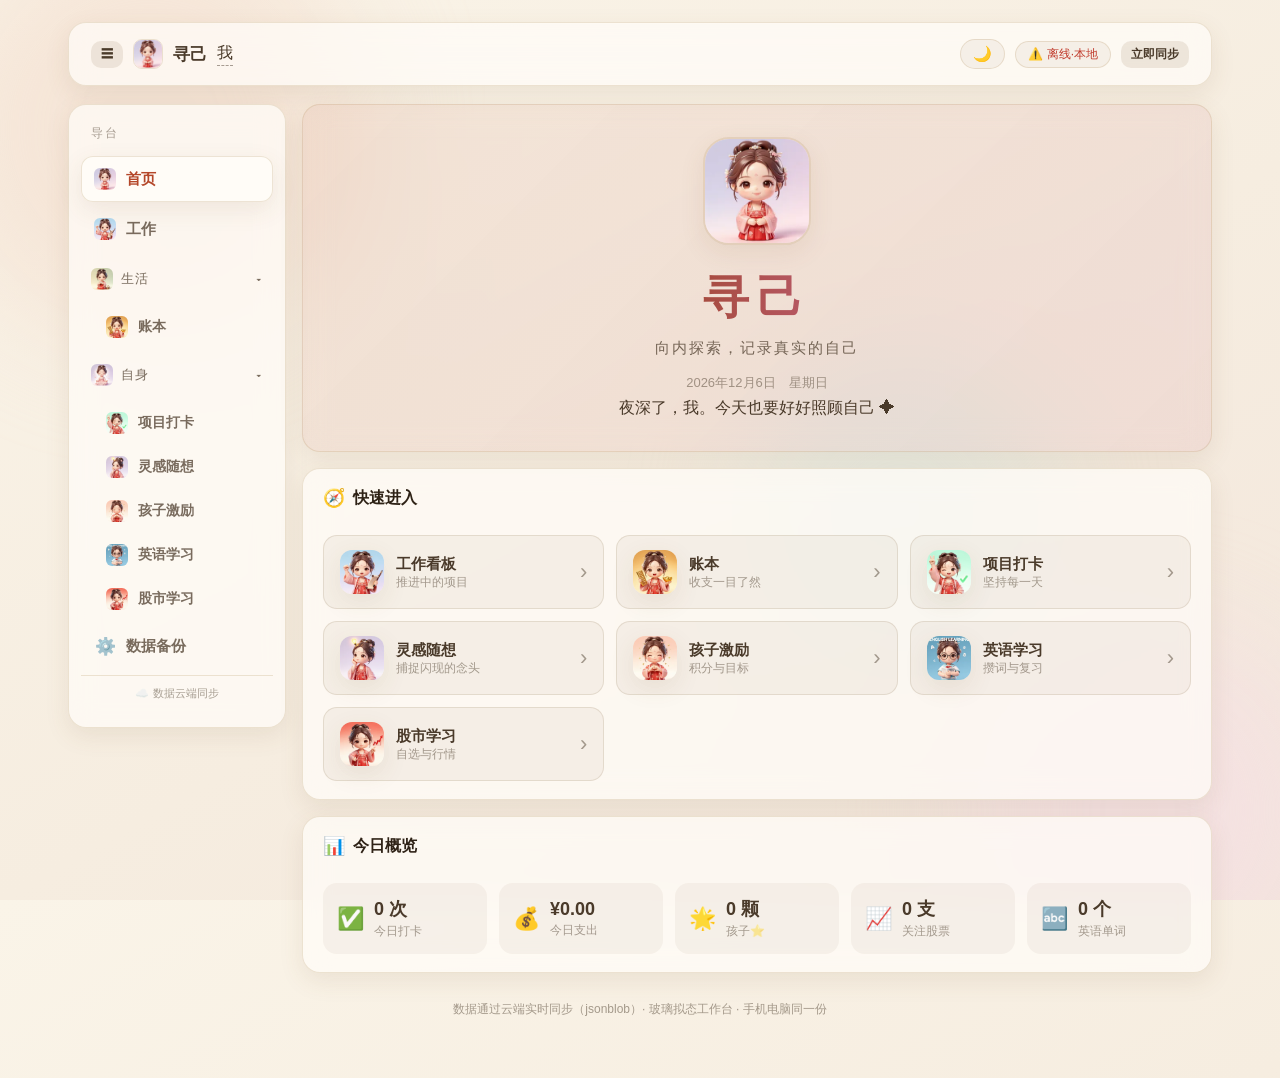
==== commit 38cd6f02: "修复小猫空白：禁用3D GLB加载，改用卡通PNG图片 (n15)" ====
--- a/index.html
+++ b/index.html
@@ -4,7 +4,7 @@
   <meta charset="UTF-8" />
   <meta name="viewport" content="width=device-width, initial-scale=1.0, maximum-scale=1.0, user-scalable=no" />
   <title>寻己 · 个人工作台</title>
-  <link rel="stylesheet" href="style.css?v=20260731n10" />
+  <link rel="stylesheet" href="style.css?v=20260731n12" />
 </head>
 <body>
   <div class="bg-blobs"><span></span><span></span><span></span></div>
@@ -350,6 +350,7 @@
                 <div class="hint" style="margin:10px 0 6px;">🏅 打卡徽章（连续完成任务解锁）　连续 <b id="childStreak">0</b> 天</div>
                 <div class="pet-badges" id="childBadges"></div>
               </div>
+              <div class="child-stats" id="childStats"></div>
             </div>
             <!-- 今日任务 -->
             <div class="card glass">
@@ -369,7 +370,13 @@
               <div class="msg-box" id="childMsg" style="margin-top:12px;">点击「换一句」给孩子打气 ✨</div>
               <div class="row">
                 <button class="btn ghost sm" id="childMsgBtn">换一句鼓励</button>
-              </div>
+                <button class="btn ghost sm" id="childArchiveBtn">📦 归档今日</button>
+                <span class="hint" style="margin:0;" id="childArchiveHint"></span>
+              </div>
+              <details class="tags-box" style="margin-top:10px;">
+                <summary>📦 任务归档（<span id="childArchiveCount">0</span> 天）</summary>
+                <div class="archive-list" id="childArchiveList" style="max-height:240px;margin-top:10px;overflow-y:auto;"></div>
+              </details>
             </div>
           </div>
         </section>
@@ -482,7 +489,7 @@
     </div>
   </div>
 
-  <script src="icons.js?v=20260731n10"></script>
-  <script src="app.js?v=20260731n10"></script>
+  <script src="icons.js?v=20260731n12"></script>
+  <script src="app.js?v=20260731n12"></script>
 </body>
 </html>
--- a/style.css
+++ b/style.css
@@ -536,6 +536,27 @@
 .points { font-size: 22px; font-weight: 700; color: var(--accent-2); }
 .msg-box { background: var(--pink-soft-bg); border: 1px solid var(--pink-soft-border); border-radius: 12px; padding: 12px 14px; font-size: 15px; line-height: 1.5; margin-bottom: 10px; min-height: 52px; display: flex; align-items: center; }
 
+/* 孩子激励 · 累计进度 */
+.child-stats { display: grid; grid-template-columns: repeat(4, 1fr); gap: 8px; margin-top: 14px; }
+.cstat { background: var(--item-bg); border: 1px solid var(--item-border); border-radius: 12px; padding: 8px 4px; text-align: center; }
+.cstat .csv { font-size: 18px; font-weight: 700; color: var(--text-strong); }
+.cstat .csl { font-size: 11px; color: var(--text-dim); margin-top: 2px; }
+/* 任务归档 */
+.archive-list { display: flex; flex-direction: column; gap: 10px; }
+.archive-day { background: var(--item-bg); border: 1px solid var(--item-border); border-radius: 12px; padding: 8px 10px; }
+.ad-head { display: flex; align-items: center; gap: 8px; font-size: 13px; }
+.ad-head b { color: var(--text-strong); }
+.ad-head .x { margin-left: 6px; }
+.ad-meta { margin-left: auto; color: var(--text-faint); font-size: 11px; }
+.ad-items { margin-top: 6px; display: flex; flex-direction: column; gap: 3px; }
+.ad-t { font-size: 13px; color: var(--text-dim); }
+.ad-t .ad-s { color: var(--accent); font-size: 11px; font-weight: 600; }
+/* 任务内联编辑 */
+.task-text { cursor: pointer; border-bottom: 1px dashed transparent; }
+.task-text:hover { border-bottom-color: var(--accent); }
+.task-stars { cursor: pointer; font-weight: 600; }
+.task-stars:hover { opacity: .75; }
+
 /* 通用空状态 */
 .empty { color: var(--text-faint); font-size: 13px; text-align: center; padding: 18px 0; }
 
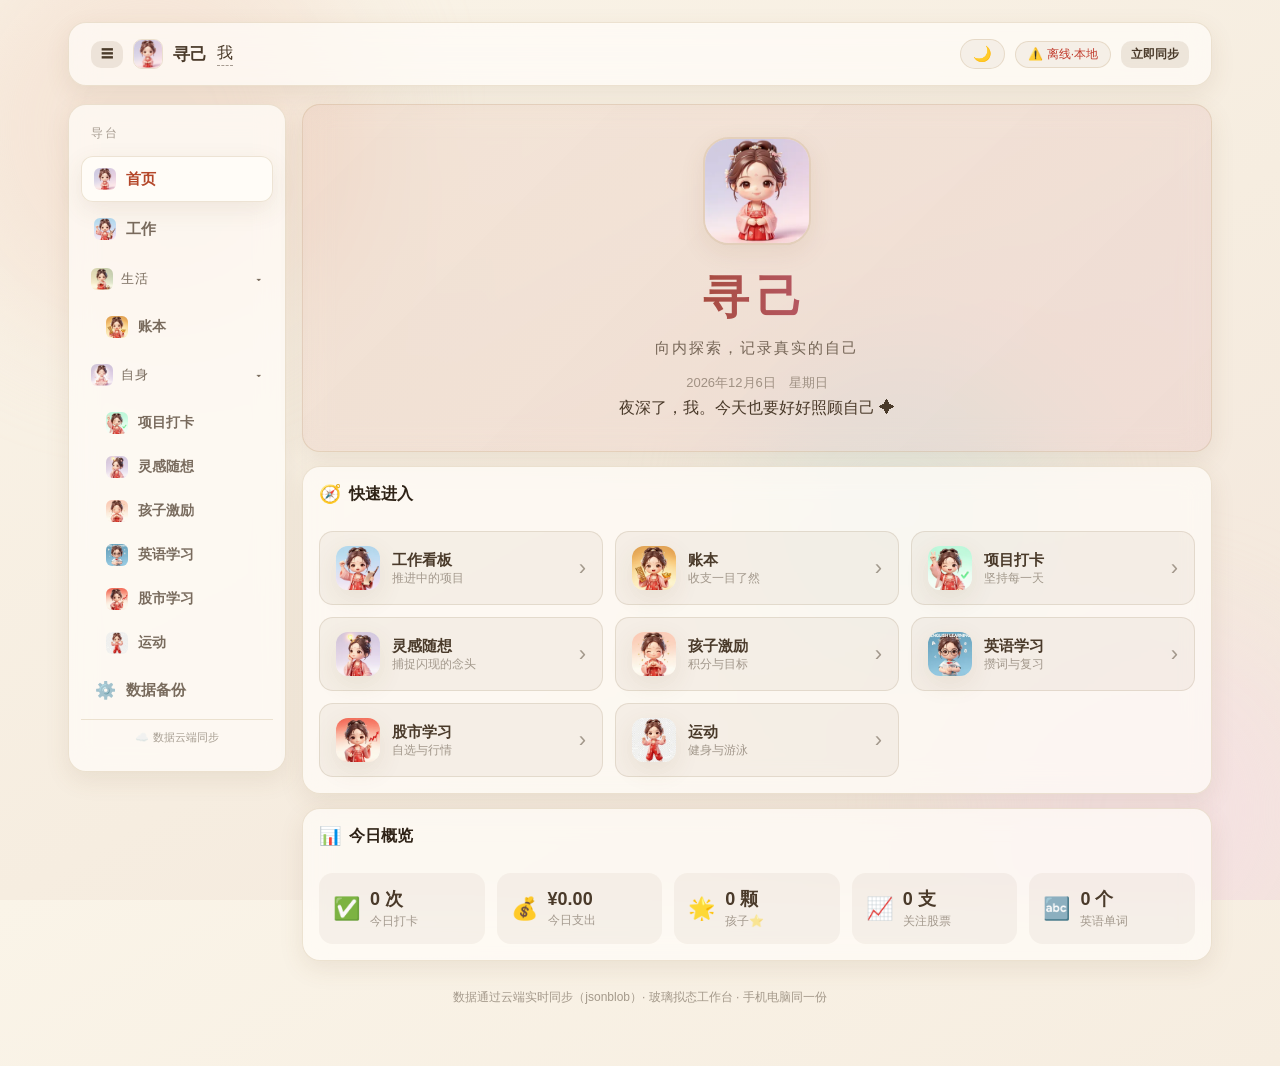
==== commit ea525537: "release n40: 20260813 完整整包重建（升版本号+最新源码）" ====
--- a/index.html
+++ b/index.html
@@ -4,7 +4,821 @@
   <meta charset="UTF-8" />
   <meta name="viewport" content="width=device-width, initial-scale=1.0, maximum-scale=1.0, user-scalable=no" />
   <title>寻己 · 个人工作台</title>
-  <link rel="stylesheet" href="style.css?v=20260731n12" />
+  <meta name="theme-color" content="#0f1020" />
+  <meta name="mobile-web-app-capable" content="yes" />
+  <meta name="apple-mobile-web-app-capable" content="yes" />
+  <meta name="apple-mobile-web-app-status-bar-style" content="black-translucent" />
+  <meta name="apple-mobile-web-app-title" content="寻己" />
+  <link rel="manifest" href="manifest.webmanifest" />
+  <link rel="icon" type="image/png" sizes="512x512" href="assets/app-icon-512.png" />
+  <link rel="apple-touch-icon" href="assets/app-icon-512.png" />
+  <style>
+/* ===================== 主题：默认 = 晨光宣纸（浅色国风） ===================== */
+:root {
+  --bg-body: linear-gradient(150deg, #FAF4E8 0%, #F6EDE0 55%, #F3E6DC 100%);
+  --blob1: #F2D8C8; --blob2: #F6DCE6; --blob3: #DCE8E0; --blob-op: 0.5;
+  --glass-bg: rgba(255, 253, 248, 0.72);
+  --glass-bg-strong: rgba(255, 253, 248, 0.92);
+  --glass-border: rgba(190, 160, 118, 0.28);
+  --glass-shadow: 0 8px 24px rgba(122, 90, 48, 0.10);
+  --text: #4A3A2A;
+  --text-dim: rgba(74, 58, 42, 0.74);
+  --text-faint: rgba(74, 58, 42, 0.48);
+  --text-strong: #2E2216;
+  --accent: #B4472A;          /* 朱红 */
+  --accent-2: #C2617F;        /* 胭脂 */
+  --accent-3: #D07A54;        /* 暖橙（按钮渐变尾色） */
+  --good: #2F8F5B;
+  --bad: #C03A2B;
+  --up: #D23F31;              /* 涨 = 红 */
+  --down: #1E8352;            /* 跌 = 绿 */
+  --input-bg: rgba(122, 90, 48, 0.07);
+  --item-bg: rgba(122, 90, 48, 0.06);
+  --item-bg-hover: rgba(122, 90, 48, 0.12);
+  --item-border: rgba(122, 90, 48, 0.14);
+  --track-bg: rgba(122, 90, 48, 0.12);
+  --modal-th-bg: rgba(250, 245, 236, 0.96);
+  --accent-soft-bg: rgba(180, 71, 42, 0.08);
+  --accent-soft-border: rgba(180, 71, 42, 0.26);
+  --pink-soft-bg: rgba(194, 97, 127, 0.10);
+  --pink-soft-border: rgba(194, 97, 127, 0.30);
+  --good-soft-bg: rgba(47, 143, 91, 0.10);
+  --good-soft-border: rgba(47, 143, 91, 0.35);
+  --bad-soft-bg: rgba(192, 58, 43, 0.12);
+  --bad-soft-bg-hover: rgba(192, 58, 43, 0.22);
+  --hero-bg: linear-gradient(135deg, rgba(180, 71, 42, 0.08), rgba(194, 97, 127, 0.10));
+  --logo-a: #9C4326; --logo-b: #C2617F;
+  --font-title: "Source Han Serif SC", "Noto Serif SC", "STSong", "SimSun", Georgia, serif;
+  --radius: 18px;
+}
+
+/* ===================== 主题：暮色沉香（深色国风） ===================== */
+body.theme-dusk {
+  --bg-body: linear-gradient(150deg, #241D2B 0%, #2E2333 55%, #3A2534 100%);
+  --blob1: #6B4A6E; --blob2: #A45A6B; --blob3: #8A6A4A; --blob-op: 0.4;
+  --glass-bg: rgba(255, 240, 235, 0.07);
+  --glass-bg-strong: rgba(255, 240, 235, 0.13);
+  --glass-border: rgba(255, 230, 215, 0.17);
+  --glass-shadow: 0 8px 32px rgba(0, 0, 0, 0.35);
+  --text: #F2EAF5;
+  --text-dim: rgba(242, 234, 245, 0.72);
+  --text-faint: rgba(242, 234, 245, 0.5);
+  --text-strong: #FFFFFF;
+  --accent: #E08098;          /* 胭脂粉 */
+  --accent-2: #E8C9A0;        /* 暖金 */
+  --accent-3: #C96A85;
+  --good: #7BD8A5;
+  --bad: #FF9080;
+  --up: #FF7B6B;
+  --down: #58C48A;
+  --input-bg: rgba(0, 0, 0, 0.25);
+  --item-bg: rgba(255, 240, 235, 0.07);
+  --item-bg-hover: rgba(255, 240, 235, 0.14);
+  --item-border: rgba(255, 240, 235, 0.13);
+  --track-bg: rgba(255, 240, 235, 0.12);
+  --modal-th-bg: rgba(53, 45, 59, 0.95);
+  --accent-soft-bg: rgba(224, 128, 152, 0.14);
+  --accent-soft-border: rgba(224, 128, 152, 0.35);
+  --pink-soft-bg: rgba(224, 128, 152, 0.14);
+  --pink-soft-border: rgba(224, 128, 152, 0.32);
+  --good-soft-bg: rgba(123, 216, 165, 0.15);
+  --good-soft-border: rgba(123, 216, 165, 0.40);
+  --bad-soft-bg: rgba(255, 144, 128, 0.18);
+  --bad-soft-bg-hover: rgba(255, 144, 128, 0.30);
+  --hero-bg: linear-gradient(135deg, rgba(224, 128, 152, 0.16), rgba(232, 201, 160, 0.10));
+  --logo-a: #F6E7DC; --logo-b: #F0AFC4;
+}
+
+* { box-sizing: border-box; margin: 0; padding: 0; }
+
+html, body {
+  height: 100%;
+  font-family: -apple-system, BlinkMacSystemFont, "PingFang SC", "Microsoft YaHei", "Segoe UI", Roboto, Helvetica, Arial, sans-serif;
+  color: var(--text);
+  -webkit-font-smoothing: antialiased;
+}
+
+body {
+  min-height: 100vh;
+  position: relative;
+  overflow-x: hidden;
+  background: var(--bg-body);
+  transition: background .3s ease, color .3s ease;
+}
+
+/* 动态背景光斑 */
+.bg-blobs { position: fixed; inset: 0; z-index: 0; overflow: hidden; }
+.bg-blobs span {
+  position: absolute;
+  display: block;
+  border-radius: 50%;
+  filter: blur(60px);
+  opacity: var(--blob-op);
+  animation: float 18s ease-in-out infinite;
+  transition: background .3s ease;
+}
+.bg-blobs span:nth-child(1) { width: 420px; height: 420px; background: var(--blob1); top: -80px; left: -60px; }
+.bg-blobs span:nth-child(2) { width: 360px; height: 360px; background: var(--blob2); bottom: -90px; right: -40px; animation-delay: -6s; }
+.bg-blobs span:nth-child(3) { width: 300px; height: 300px; background: var(--blob3); top: 40%; right: 18%; animation-delay: -11s; }
+@keyframes float {
+  0%, 100% { transform: translate(0, 0) scale(1); }
+  50% { transform: translate(30px, -30px) scale(1.08); }
+}
+
+.app { position: relative; z-index: 1; max-width: 1180px; margin: 0 auto; padding: 22px 18px 60px; }
+
+/* 玻璃卡片通用（浅色下=宣纸卡，深色下=夜色玻璃） */
+.glass {
+  background: var(--glass-bg);
+  backdrop-filter: blur(14px);
+  -webkit-backdrop-filter: blur(14px);
+  border: 1px solid var(--glass-border);
+  border-radius: var(--radius);
+  box-shadow: var(--glass-shadow);
+  transition: background .3s ease, border-color .3s ease;
+}
+
+/* 顶部 */
+header.topbar { padding: 16px 22px; margin-bottom: 18px; display: flex; flex-wrap: wrap; gap: 14px; align-items: center; justify-content: space-between; }
+
+.app-update-bar { display: flex; align-items: center; justify-content: space-between; gap: 12px; flex-wrap: wrap; margin: 0 14px 12px; padding: 10px 14px; border-radius: 14px; background: var(--good-soft-bg); border: 1px solid var(--good-soft-border); }
+.app-update-bar .aub-txt { font-size: 13px; }
+.app-update-bar .aub-txt b { color: var(--good); }
+.icon-btn { font-size: 16px; padding: 6px 12px; }
+.theme-btn { background: var(--item-bg); border: 1px solid var(--glass-border); color: var(--text); border-radius: 999px; padding: 5px 12px; font-size: 15px; cursor: pointer; transition: background .2s; }
+.theme-btn:hover { background: var(--item-bg-hover); }
+.name-edit { cursor: text; border-bottom: 1px dashed var(--text-faint); padding-bottom: 1px; }
+.name-edit:focus { outline: none; border-bottom-color: var(--accent); }
+
+/* ===================== 布局：侧边栏 + 内容 ===================== */
+.layout { display: flex; gap: 16px; align-items: flex-start; }
+.layout.nav-collapsed .sidebar { display: none; }
+
+.sidebar {
+  width: 218px; flex: 0 0 218px; padding: 16px 12px;
+  position: sticky; top: 18px; align-self: flex-start;
+  display: flex; flex-direction: column; gap: 6px;
+}
+.nav-title { font-size: 12px; color: var(--text-faint); letter-spacing: 2px; padding: 4px 10px 8px; }
+.nav { display: flex; flex-direction: column; gap: 4px; }
+.nav-group { font-size: 11px; color: var(--text-faint); letter-spacing: 1px; padding: 12px 10px 4px; }
+.nav-group-parent {
+  display: flex; align-items: center; gap: 8px;
+  font-size: 13px; color: var(--text-dim); letter-spacing: 1px;
+  padding: 12px 10px; border-radius: 12px; cursor: pointer; user-select: none;
+  transition: background .18s, color .18s;
+}
+.nav-group-parent:hover { background: var(--item-bg-hover); color: var(--text-strong); }
+.nav-group-parent .chev { margin-left: auto; font-size: 11px; transition: transform .2s ease; }
+.nav-group-parent.collapsed .chev { transform: rotate(-90deg); }
+.nav-sub { display: flex; flex-direction: column; gap: 2px; }
+.nav-sub.collapsed { display: none; }
+.nav-sub .nav-item { margin-left: 14px; font-size: 14px; padding: 9px 10px; }
+
+/* 账本图标卡片视图 */
+.ledger-cards { display: grid; grid-template-columns: repeat(auto-fill, minmax(140px, 1fr)); gap: 14px; }
+.ledger-card {
+  display: flex; flex-direction: column; align-items: center; gap: 6px;
+  padding: 22px 14px; border-radius: 16px; cursor: pointer;
+  background: var(--item-bg); border: 1px solid var(--item-border);
+  transition: transform .15s, box-shadow .15s, background .15s;
+}
+.ledger-card:hover { transform: translateY(-3px); background: var(--item-bg-hover); box-shadow: var(--glass-shadow); }
+.lc-icon { font-size: 40px; line-height: 1; }
+.lc-name { font-size: 15px; font-weight: 600; color: var(--text-strong); text-align: center; }
+.lc-bal { font-size: 12px; color: var(--text-dim); }
+.lc-bal.pos { color: var(--good); }
+.lc-bal.neg { color: var(--bad); }
+.ld-title { font-size: 17px; font-weight: 700; color: var(--text-strong); display: flex; align-items: center; gap: 8px; font-family: var(--font-title); }
+
+/* 导入预览弹窗 */
+.modal-mask { position: fixed; inset: 0; background: rgba(10,12,30,.55); backdrop-filter: blur(4px); display: flex; align-items: center; justify-content: center; z-index: 200; padding: 16px; }
+.modal { width: min(660px, 100%); max-height: 82vh; overflow: auto; padding: 22px; }
+.modal h3 { display: flex; align-items: center; gap: 8px; margin-bottom: 6px; }
+.modal-table-wrap { max-height: 46vh; overflow: auto; margin-top: 12px; border-radius: 12px; }
+.modal-table-wrap table { width: 100%; border-collapse: collapse; font-size: 13px; }
+.modal-table-wrap th, .modal-table-wrap td { padding: 7px 9px; border-bottom: 1px solid var(--item-border); text-align: left; white-space: nowrap; }
+.modal-table-wrap th { color: var(--text-dim); position: sticky; top: 0; background: var(--modal-th-bg); backdrop-filter: blur(6px); z-index: 1; }
+.nav-item {
+  display: flex; align-items: center; gap: 10px; padding: 11px 12px; border-radius: 12px;
+  font-size: 15px; font-weight: 600; color: var(--text-dim); cursor: pointer;
+  transition: all .18s; border: 1px solid transparent;
+}
+.nav-item:hover { background: var(--item-bg-hover); color: var(--text-strong); }
+.nav-item.active { background: var(--glass-bg-strong); color: var(--accent); box-shadow: var(--glass-shadow); border-color: var(--glass-border); }
+.nav-ico { font-size: 17px; width: 22px; text-align: center; display: inline-flex; align-items: center; justify-content: center; }
+.nav-ico-img { width: 22px; height: 22px; border-radius: 6px; object-fit: cover; display: block; }
+.nav-foot { margin-top: auto; padding: 10px; font-size: 11px; color: var(--text-faint); text-align: center; border-top: 1px solid var(--glass-border); }
+.backdrop { display: none; }
+
+.content { flex: 1; min-width: 0; }
+
+/* 同步状态 */
+.sync-pill { font-size: 12px; padding: 4px 12px; border-radius: 999px; background: var(--item-bg); border: 1px solid var(--glass-border); white-space: nowrap; }
+.sync-pill.ok { color: var(--good); }
+.sync-pill.syncing { color: var(--text-dim); }
+.sync-pill.offline { color: var(--bad); }
+
+.panel { display: none; }
+.panel.active { display: block; animation: fade .3s ease; }
+@keyframes fade { from { opacity: 0; transform: translateY(8px); } to { opacity: 1; transform: none; } }
+
+/* 模块网格 */
+.grid { display: grid; grid-template-columns: repeat(auto-fit, minmax(165px, 1fr)); gap: 14px; }
+.card { padding: 16px; display: flex; flex-direction: column; }
+.card h3 { font-size: 16px; margin-bottom: 12px; display: flex; align-items: center; gap: 8px; font-family: var(--font-title); color: var(--text-strong); }
+.card h3 .ico { font-size: 18px; }
+.card .hint { font-size: 12px; color: var(--text-faint); margin-bottom: 10px; }
+.sec-h { font-size: 13px; color: var(--text-dim); margin: 14px 0 8px; font-weight: 600; }
+
+/* 输入与按钮 */
+.row { display: flex; gap: 10px; flex-wrap: wrap; margin-bottom: 12px; align-items: center; }
+.row > input, .row > select, .row > textarea { flex: 1 1 140px; min-width: 0; }
+.row > .btn { flex: 0 0 auto; }
+input, textarea, select {
+  background: var(--input-bg); border: 1px solid var(--glass-border); color: var(--text);
+  border-radius: 10px; padding: 8px 10px; font-size: 14px; font-family: inherit; width: 100%;
+}
+input::placeholder, textarea::placeholder { color: var(--text-faint); }
+textarea { resize: vertical; min-height: 44px; }
+.btn {
+  background: linear-gradient(135deg, var(--accent), var(--accent-3)); color: #fff; border: none;
+  border-radius: 10px; padding: 8px 14px; font-size: 14px; font-weight: 600; cursor: pointer;
+  white-space: nowrap; transition: transform .12s, filter .2s;
+}
+.btn:hover { filter: brightness(1.08); }
+.btn:active { transform: scale(.96); }
+.btn.ghost { background: var(--item-bg-hover); color: var(--text); }
+.btn.sm { padding: 5px 10px; font-size: 12px; }
+.btn.danger { background: var(--bad-soft-bg); color: var(--bad); }
+.btn.danger:hover { background: var(--bad-soft-bg-hover); }
+
+.list { display: flex; flex-direction: column; gap: 8px; overflow-y: auto; max-height: 42vh; }
+.item { display: flex; align-items: center; gap: 10px; background: var(--item-bg); border: 1px solid var(--item-border); border-radius: 12px; padding: 8px 12px; }
+.item .body { flex: 1; min-width: 0; }
+.item .meta { font-size: 11px; color: var(--text-faint); }
+.item .txt { font-size: 14px; word-break: break-word; }
+.item.done .txt { text-decoration: line-through; color: var(--text-faint); }
+.check { width: 20px; height: 20px; border-radius: 6px; border: 2px solid var(--accent); cursor: pointer; flex: 0 0 auto; display: flex; align-items: center; justify-content: center; font-size: 13px; color: #fff; }
+.check.on { background: var(--accent); }
+.x { cursor: pointer; color: var(--text-faint); font-size: 16px; padding: 0 2px; }
+.x:hover { color: var(--bad); }
+/* 今日任务多选删除 */
+.item.sel { cursor: pointer; }
+.item.sel .sel-box { border-color: var(--accent); }
+.item.sel.sel-on { background: var(--accent-soft-bg); border-color: var(--accent-soft-border); }
+.sel-toolbar .hint { align-self: center; }
+.btn.xs { padding: 4px 9px; font-size: 11px; }
+
+/* 窄屏（手机端）布局优化 */
+@media (max-width: 520px) {
+  .row { gap: 8px; }
+  .row > .btn { width: 100%; margin-top: 2px; }
+  .sw-quickbar { gap: 8px; }
+  .sw-quickbar .btn { flex: 1 1 auto; }
+  .kpi-grid { gap: 8px; }
+  .cal-cell { min-height: 52px; }
+}
+
+/* 股市行情 */
+.sep { border: none; border-top: 1px solid var(--glass-border); margin: 14px 0; opacity: .5; }
+.qblock { display: flex; flex-direction: column; align-items: flex-end; flex: 0 0 auto; line-height: 1.25; }
+.qblock .qs { color: var(--text-faint); font-size: 12px; }
+.qp { font-size: 15px; font-weight: 700; }
+.qc { font-size: 12px; }
+.up { color: var(--up); }     /* 涨 = 红 */
+.down { color: var(--down); } /* 跌 = 绿 */
+.flat { color: var(--text-faint); }
+
+/* ===================== 账本专用 ===================== */
+/* 分段切换 */
+.seg { display: inline-flex; gap: 4px; background: var(--input-bg); border: 1px solid var(--glass-border); border-radius: 999px; padding: 4px; margin-bottom: 12px; }
+.seg-btn { border: none; background: transparent; color: var(--text-dim); padding: 6px 18px; border-radius: 999px; font-size: 13px; font-weight: 600; cursor: pointer; transition: all .15s; display: inline-flex; align-items: center; gap: 4px; }
+.seg-btn.active { background: var(--glass-bg-strong); color: var(--accent); box-shadow: var(--glass-shadow); }
+.sport-ico-img { width: 18px; height: 18px; border-radius: 4px; object-fit: cover; display: inline-block; vertical-align: middle; }
+h3 .sport-ico-img { width: 22px; height: 22px; margin-right: 4px; }
+.sport-stats { display: flex; align-items: center; gap: 6px; margin: 10px 0 6px; font-size: 13px; color: var(--text-dim); }
+.sport-stats b { color: var(--accent); }
+
+/* ===== 游泳子模块 ===== */
+.sw-quickbar { display: flex; align-items: center; gap: 10px; margin: 10px 0 12px; flex-wrap: wrap; }
+.sw-sub { width: 100%; margin-bottom: 14px; }
+.sw-tab { margin-top: 4px; }
+.btn.primary { background: var(--accent); color: #fff; border: none; }
+.btn.primary:hover { filter: brightness(1.05); }
+.btn.primary:active { transform: scale(.96); }
+.sec-h { margin: 16px 0 8px; font-size: 14px; color: var(--text); font-weight: 600; }
+.table-wrap { overflow-x: auto; max-height: 44vh; border-radius: 12px; }
+.data-tbl { width: 100%; border-collapse: collapse; font-size: 13px; background: var(--input-bg); border-radius: 12px; overflow: hidden; }
+.data-tbl th, .data-tbl td { padding: 9px 12px; text-align: left; border-bottom: 1px solid var(--glass-border); }
+.data-tbl th { background: var(--glass-bg-strong); color: var(--text-dim); font-weight: 600; white-space: nowrap; position: sticky; top: 0; z-index: 2; }
+.data-tbl tr:last-child td { border-bottom: none; }
+.x.sm { font-size: 13px; }
+/* KPI 数字卡片 */
+.kpi-grid { display: grid; grid-template-columns: repeat(auto-fit, minmax(100px, 1fr)); gap: 10px; margin: 4px 0; }
+.kpi { background: var(--input-bg); border: 1px solid var(--glass-border); border-radius: 14px; padding: 12px 8px; text-align: center; }
+.kpi-v { font-size: 19px; font-weight: 700; color: var(--accent); }
+.kpi-k { font-size: 12px; color: var(--text-dim); margin-top: 4px; }
+/* 打卡日历热力图 */
+.heatmap { overflow-x: auto; padding: 4px 0; }
+.hm-grid { display: grid; grid-template-columns: repeat(7, 1fr); gap: 4px; min-width: 280px; }
+.hm-d { aspect-ratio: 1 / 1; border-radius: 3px; background: var(--input-bg); border: 1px solid var(--glass-border); }
+.hm-0 { background: var(--input-bg); }
+.hm-1 { background: var(--accent); opacity: .35; }
+.hm-2 { background: var(--accent); opacity: .65; }
+.hm-3 { background: var(--accent); opacity: 1; }
+.hm-future { opacity: .22; }
+.hm-legend { display: flex; align-items: center; gap: 5px; font-size: 11px; color: var(--text-dim); margin: 6px 0 0; }
+.hm-legend i { width: 13px; height: 13px; border-radius: 3px; display: inline-block; }
+/* 打卡日历（月历网格） */
+.cal-nav { display: flex; align-items: center; gap: 10px; margin: 6px 0 10px; }
+.cal-nav .btn.xs { min-width: 64px; }
+#swCalTitle { font-weight: 600; font-size: 14px; min-width: 100px; text-align: center; }
+.cal-grid { display: grid; grid-template-columns: repeat(7, 1fr); gap: 5px; }
+.cal-dow { text-align: center; font-size: 11px; color: var(--text-dim); padding: 2px 0; }
+.cal-cell { position: relative; min-height: 46px; border-radius: 10px; background: var(--input-bg); border: 1px solid var(--glass-border); padding: 4px 5px; font-size: 12px; cursor: pointer; transition: all .12s; }
+.cal-cell:hover:not(.empty):not(.future) { border-color: var(--accent); }
+.cal-cell.empty { background: transparent; border: none; cursor: default; }
+.cal-cell.future { opacity: .4; cursor: default; }
+.cal-cell.today { border-color: var(--accent); box-shadow: 0 0 0 1px var(--accent) inset; }
+.cal-cell.has { background: var(--accent); color: #fff; border-color: var(--accent); }
+.cal-cell.has .cal-sub { color: rgba(255, 255, 255, .88); }
+.cal-cell .dnum { font-weight: 600; }
+.cal-cell .cal-sub { font-size: 10px; margin-top: 2px; }
+
+/* 统计卡 */
+.stat { display: flex; gap: 14px; margin-bottom: 12px; flex-wrap: wrap; }
+.stat .box { background: var(--item-bg); border-radius: 12px; padding: 8px 14px; min-width: 92px; }
+.stat .box .k { font-size: 12px; color: var(--text-faint); }
+.stat .box .v { font-size: 20px; font-weight: 700; }
+.stat .box .v.inc { color: var(--good); }
+.stat .box .v.exp { color: var(--bad); }
+
+/* 占比条 */
+.bar-row { display: flex; align-items: center; gap: 8px; font-size: 12px; margin: 4px 0; }
+.bar-row .lbl { width: 64px; color: var(--text-dim); white-space: nowrap; overflow: hidden; text-overflow: ellipsis; }
+.bar-track { flex: 1; height: 8px; background: var(--track-bg); border-radius: 6px; overflow: hidden; }
+.bar-fill { height: 100%; background: linear-gradient(90deg, var(--accent), var(--accent-2)); border-radius: 6px; }
+.sub-h { font-size: 12px; color: var(--text-dim); margin: 10px 0 4px; font-weight: 600; }
+.tag-sum-wrap { margin-top: 18px; }
+
+/* 账本：筛选栏 + 收支趋势图 */
+.lg-filter { display: flex; gap: 8px; flex-wrap: wrap; align-items: center; margin: 4px 0 2px; }
+.lg-filter select, .lg-filter input { width: auto; flex: 0 0 auto; }
+.lg-filter #fltKw { width: auto; }
+.trend-wrap { margin-top: 8px; }
+.trend-legend { display: flex; gap: 16px; font-size: 12px; color: var(--text-dim); margin-bottom: 6px; }
+.trend-legend span { display: inline-flex; align-items: center; gap: 5px; }
+.lg-dot { width: 10px; height: 10px; border-radius: 3px; display: inline-block; }
+.lg-dot.inc { background: var(--good); }
+.lg-dot.exp { background: var(--bad); }
+.lg-dot.net { background: var(--accent); border-radius: 50%; }
+#ledgerTrend { width: 100%; height: 240px; display: block; }
+
+/* 灵感随想：分类选择 + 便签墙 + 孵化状态 */
+.note-cat-pick { display: flex; gap: 6px; flex-wrap: wrap; }
+.note-cat-btn { padding: 5px 12px; border-radius: 999px; border: 1px solid var(--card-border); background: transparent; color: var(--text-dim); font-size: 13px; cursor: pointer; transition: all .15s; }
+.note-cat-btn:hover { border-color: var(--accent); color: var(--accent); }
+.note-cat-btn.on { background: var(--accent); border-color: var(--accent); color: #fff; }
+.note-stats { display: flex; gap: 14px; flex-wrap: wrap; font-size: 12px; color: var(--text-dim); margin-top: 8px; }
+.note-stats b { color: var(--accent); }
+.note-month { margin-top: 14px; }
+.note-month summary { cursor: pointer; font-size: 13px; font-weight: 600; color: var(--text-dim); padding: 6px 2px; user-select: none; list-style: none; }
+.note-month summary::-webkit-details-marker { display: none; }
+.note-month summary::before { content: '▸ '; color: var(--text-faint); }
+.note-month[open] summary::before { content: '▾ '; }
+.note-wall { display: grid; grid-template-columns: repeat(auto-fill, minmax(210px, 1fr)); gap: 10px; margin-top: 6px; }
+.note-card { position: relative; border-radius: 12px; padding: 12px 12px 10px; border: 1px solid var(--card-border); background: var(--panel-bg); box-shadow: 0 1px 4px rgba(0,0,0,.06); display: flex; flex-direction: column; gap: 8px; transition: transform .12s; }
+.note-card:hover { transform: translateY(-2px); }
+.note-card.cat-work   { background: rgba(122, 162, 255, 0.10); border-color: rgba(122, 162, 255, 0.35); }
+.note-card.cat-biz    { background: rgba(212, 160, 23, 0.10);  border-color: rgba(212, 160, 23, 0.38); }
+.note-card.cat-study  { background: rgba(47, 143, 91, 0.10);   border-color: rgba(47, 143, 91, 0.35); }
+.note-card.cat-life   { background: rgba(192, 88, 58, 0.10);   border-color: rgba(192, 88, 58, 0.35); }
+.note-card.cat-other  { background: rgba(140, 120, 180, 0.10); border-color: rgba(140, 120, 180, 0.35); }
+.note-card.st-done { opacity: .82; }
+.note-card.st-drop { opacity: .55; }
+.note-card.st-drop .nc-txt { text-decoration: line-through; }
+.nc-txt { font-size: 14px; line-height: 1.55; color: var(--text); white-space: pre-wrap; word-break: break-word; }
+.nc-txt[contenteditable="true"] { outline: 2px dashed var(--accent); border-radius: 6px; padding: 2px 4px; }
+.nc-foot { display: flex; align-items: center; gap: 6px; font-size: 11px; color: var(--text-faint); flex-wrap: wrap; }
+.nc-cat { padding: 1px 8px; border-radius: 999px; border: 1px solid var(--card-border); }
+.nc-status { margin-left: auto; cursor: pointer; padding: 2px 8px; border-radius: 999px; border: 1px solid var(--card-border); background: transparent; font-size: 11px; color: var(--text-dim); }
+.nc-status:hover { border-color: var(--accent); color: var(--accent); }
+.nc-ops { position: absolute; top: 6px; right: 8px; display: flex; gap: 6px; opacity: 0; transition: opacity .15s; }
+.note-card:hover .nc-ops { opacity: 1; }
+.nc-op { cursor: pointer; font-size: 13px; color: var(--text-faint); background: none; border: none; padding: 2px; }
+.nc-op:hover { color: var(--accent); }
+.nc-op.del:hover { color: var(--bad); }
+
+/* 孩子激励：宠物养成 */
+.pet-stage { display: flex; gap: 18px; align-items: center; margin-top: 6px; flex-wrap: wrap; }
+.pet-visual { flex: 0 0 190px; height: 190px; display: flex; align-items: center; justify-content: center; font-size: 76px; border-radius: 18px; background: var(--panel-bg); border: 1px solid var(--card-border); box-shadow: inset 0 2px 10px rgba(0,0,0,.05); user-select: none; cursor: pointer; transition: transform .15s; overflow: visible; }
+.pet-visual:hover { transform: scale(1.04); }
+.pet-visual img { width: 100%; height: 100%; object-fit: contain; }
+.pet-visual { position: relative; }
+@media (max-width: 560px) { .pet-visual { flex: 0 0 150px; height: 150px; } }
+/* 宠物身体（可爱卡通 PNG，模样固定不变）；空闲时完全静止，点动作时才做平滑整体动作 */
+.pet-body { width: 100%; height: 100%; display: flex; align-items: center; justify-content: center; transform-origin: 50% 82%; will-change: transform; }
+.pet-body img, .pet-body .pet-img { width: 100%; height: 100%; object-fit: contain; filter: drop-shadow(0 6px 12px rgba(0,0,0,.18)); }
+.pet-body .pet-img { animation: none; transform-origin: 50% 82%; }
+/* 视频宠物（“活的猫”）：填充宠物区，循环播放，透明背景，不拦截点击 */
+.pet-video { width: 100%; height: 100%; object-fit: contain; display: block; border: none; background: transparent; pointer-events: none; }
+@keyframes petIdle { 0%,100% { transform: scale(1) translateY(0) rotate(0deg); } 50% { transform: scale(1.06) translateY(-8px) rotate(-1.2deg); } }
+/* 猫自身动作：由 .pet-visual.doing-X 触发，作用于整张 PNG（.pet-img）。
+   做平滑、有目的的整体动作（开心跳一下 / 朝玩具歪头探身），不是来回抖或乱缩放。
+   空闲时猫完全静止（无 idle 动画），只有点星星动作时才动一下。 */
+.pet-visual.doing-poke  .pet-img { animation: catDoPoke 1.1s ease-in-out; }
+.pet-visual.doing-ball  .pet-img { animation: catDoBall 1.2s ease-in-out; }
+.pet-visual.doing-comb  .pet-img { animation: catDoComb 1.4s ease-in-out; }
+.pet-visual.doing-sun   .pet-img { animation: catDoSit 1.8s ease-in-out; }
+.pet-visual.doing-walk  .pet-img { animation: catDoWalk 1.5s ease-in-out; }
+.pet-visual.doing-photo .pet-img { animation: catDoPhoto 1.4s ease-in-out; }
+.pet-visual.doing-bounce .pet-img { animation: catDoHop .6s ease-out; }
+.pet-visual.doing-chew   .pet-img { animation: catDoChew 1.2s ease-in-out; }
+
+/* 顺滑、有目的的整体动作（非抖动）：单一弧线或极简起伏，看起来是猫在做动作 */
+@keyframes catDoPoke {
+  0%   { transform: translateY(0) rotate(0) scale(1); }
+  35%  { transform: translateY(-12px) rotate(7deg) scale(1.06); }
+  100% { transform: translateY(0) rotate(0) scale(1); }
+}
+@keyframes catDoBall {
+  0%   { transform: translateY(0) rotate(0) scale(1); }
+  30%  { transform: translateY(-8px) rotate(-5deg) scale(1.04); }
+  60%  { transform: translateY(-2px) rotate(3deg) scale(1.02); }
+  100% { transform: translateY(0) rotate(0) scale(1); }
+}
+@keyframes catDoComb {
+  0%   { transform: translateY(0) rotate(0) scale(1); }
+  45%  { transform: translateY(3px) rotate(-2deg) scale(1.04); }
+  100% { transform: translateY(0) rotate(0) scale(1); }
+}
+@keyframes catDoSit {
+  0%   { transform: translateY(0) scale(1); }
+  45%  { transform: translateY(4px) scale(1.05); }
+  100% { transform: translateY(0) scale(1); }
+}
+@keyframes catDoWalk {
+  0%   { transform: translateY(0) rotate(0) scale(1); }
+  25%  { transform: translateY(-6px) rotate(-3deg); }
+  50%  { transform: translateY(0) rotate(0); }
+  75%  { transform: translateY(-6px) rotate(3deg); }
+  100% { transform: translateY(0) rotate(0) scale(1); }
+}
+@keyframes catDoPhoto {
+  0%   { transform: translateY(0) rotate(0) scale(1); }
+  35%  { transform: translateY(-10px) rotate(-4deg) scale(1.05); }
+  100% { transform: translateY(0) rotate(0) scale(1); }
+}
+@keyframes catDoHop {
+  0%   { transform: translateY(0) scale(1); }
+  35%  { transform: translateY(-14px) scale(1.08); }
+  70%  { transform: translateY(2px) scale(.97); }
+  100% { transform: translateY(0) scale(1); }
+}
+/* 喂食：低头吃东西 + 轻微咀嚼节奏（下沉保持，小幅起伏） */
+@keyframes catDoChew {
+  0%   { transform: translateY(0) rotate(0) scale(1); }
+  18%  { transform: translateY(5px) rotate(-3deg) scale(1.03); }
+  36%  { transform: translateY(4px) rotate(-2deg) scale(1.02); }
+  54%  { transform: translateY(5px) rotate(-3deg) scale(1.03); }
+  72%  { transform: translateY(4px) rotate(-2deg) scale(1.02); }
+  100% { transform: translateY(0) rotate(0) scale(1); }
+}
+/* 动作进行中：脚下聚光灯，提示“正在表演” */
+.pet-visual.acting::after {
+  content:''; position:absolute; left:50%; top:86%; width:120px; height:34px;
+  transform:translate(-50%,-50%);
+  background:radial-gradient(ellipse at center, rgba(242,201,76,.55), rgba(242,201,76,0) 70%);
+  opacity:0; animation:catSpot 1s ease-in-out infinite; pointer-events:none; z-index:1;
+}
+@keyframes catSpot { 0%,100%{opacity:.25; transform:translate(-50%,-50%) scale(.9)} 50%{opacity:.7; transform:translate(-50%,-50%) scale(1.1)} }
+/* 陪玩道具/特效图层（大号醒目道具，叠加在猫身上） */
+.pet-prop { position: absolute; inset: 0; pointer-events: none; overflow: visible; font-size: 0; z-index: 3; }
+.pet-prop .pp { position: absolute; opacity: 0; line-height: 1; }
+
+/* ===== 逗猫棒：大号逗猫棒挥舞 + 星星飞溅 ===== */
+.pet-prop.run .pp-wand { left: 55%; top: -4%; font-size: 42px; animation: ppWand .9s ease-in-out 3; }
+@keyframes ppWand { 0%{opacity:0;transform:rotate(-30deg) translate(-15px,10px)} 18%{opacity:1} 50%{opacity:1;transform:rotate(35deg) translate(12px,-6px)} 82%{opacity:1;transform:rotate(-20deg) translate(8px,8px)} 100%{opacity:0;transform:rotate(-30deg)} }
+.pet-prop.run .pp-star { left: 68%; top: 28%; font-size: 22px; animation: ppStarFly .7s ease-out 1 .2s; }
+.pet-prop.run .pp-star.s2 { left: 36%; top: 44%; font-size: 18px; animation: ppStarFly .6s ease-out 1 .45s; }
+@keyframes ppStarFly { 0%{opacity:0;transform:scale(.3)} 25%{opacity:1;transform:scale(1.3)} 100%{opacity:0;transform:translateY(-30px) scale(.5) rotate(40deg)} }
+
+/* ===== 丢球：大号球滚动 + 速度线 ===== */
+.pet-prop.run .pp-ball { left: -4%; top: 54%; font-size: 38px; animation: ppBallRoll 1.1s ease-in-out 1; }
+@keyframes ppBallRoll { 0%{opacity:0;left:-4%;top:64%;transform:scale(.5) rotate(0)} 14%{opacity:1;transform:scale(1.1)} 46%{left:68%;top:38%;transform:scale(1) rotate(360deg)} 76%{left:32%;top:62%;transform:scale(.95) rotate(540deg)} 100%{opacity:0;left:12%;top:66%;transform:scale(.6) rotate(720deg)} }
+.pet-prop.run .pp-speed { left: 22%; top: 48%; font-size: 24px; animation: ppSpeed .5s ease-out 1 .35s; }
+@keyframes ppSpeed { 0%{opacity:0;transform:translateX(-10px)} 30%{opacity:.9;transform:translateX(16px)} 100%{opacity:0;transform:translateX(26px)} }
+
+/* ===== 梳毛：大梳子梳理 + 爱心飘出 ===== */
+.pet-prop.run .pp-comb { left: 40%; top: 6%; font-size: 34px; animation: ppCombStroke .9s ease-in-out 2; }
+@keyframes ppCombStroke { 0%{opacity:0;transform:translateY(-8px) rotate(-10deg)} 16%{opacity:1} 48%{opacity:1;transform:translateY(28px) rotate(8deg)} 84%{opacity:1;transform:translateY(-4px) rotate(-4deg)} 100%{opacity:0} }
+.pet-prop.run .pp-heart { left: 58%; top: 36%; font-size: 20px; animation: ppHeartFloat .8s ease-out 1 .55s; }
+@keyframes ppHeartFloat { 0%{opacity:0;transform:scale(.4)} 30%{opacity:1;transform:scale(1.2)} 100%{opacity:0;transform:translateY(-24px) scale(.6)} }
+
+/* ===== 晒太阳：大太阳 + 暖光罩 + Zzz ===== */
+.pet-prop.run .pp-sun { left: 32%; top: -12%; font-size: 44px; animation: ppSunRise 1.4s ease-in-out 1; }
+@keyframes ppSunRise { 0%{opacity:0;transform:translateY(-16px) scale(.5) rotate(-15deg)} 22%{opacity:1} 80%{opacity:1;transform:translateY(2px) scale(1.06) rotate(5deg)} 100%{opacity:0;transform:scale(1.1) rotate(10deg)} }
+.pet-prop.run .pp-glow { left:-8%;top:-8%;width:116%;height:116%;font-size:0;background:radial-gradient(circle at 52% 30%, rgba(255,220,100,.55), rgba(255,200,80,0) 60%); animation: ppGlowPulse 1.4s ease-in-out 1; border-radius: 12px; }
+@keyframes ppGlowPulse { 0%{opacity:0} 25%{opacity:1} 70%{opacity:.85} 100%{opacity:0} }
+.pet-prop.run .pp-zzz { right: 14%; top: 8%; font-size: 18px; color: #7ba3d9; font-weight: 700; animation: ppZzz 1s ease-in-out infinite .6s; }
+@keyframes ppZzz { 0%{opacity:0;transform:translate(0,0)} 40%{opacity:.85;transform:translate(6px,-14px)} 100%{opacity:0;transform:translate(12px,-26px)} }
+
+/* ===== 散步：爪印 + 草丛（连续出现） ===== */
+.pet-prop.run .pp-foot { font-size: 22px; }
+.pet-prop.run .pp-foot.f1 { left: 12%; top: 78%; animation: ppFootStep .65s ease-out 1 .05s; }
+.pet-prop.run .pp-foot.f2 { left: 54%; top: 78%; animation: ppFootStep .65s ease-out 1 .35s; }
+.pet-prop.run .pp-foot.f3 { left: 78%; top: 72%; animation: ppFootStep .65s ease-out 1 .65s; }
+@keyframes ppFootStep { 0%{opacity:0;transform:scale(.3) translateY(6px)} 28%{opacity:1;transform:scale(1.1) translateY(0)} 100%{opacity:.45;transform:scale(.9) translateY(-2px)} }
+.pet-prop.run .pp-bush { right: 4%; top: 52%; font-size: 28px; animation: ppFadeIn .9s ease-out 1 .4s; }
+
+/* ===== 拍照：闪光 + 拍立得相框 ===== */
+.pet-prop.run .pp-flash { left:0;top:0;width:100%;height:100%;font-size:0;background:#fff;border-radius:8px;animation: ppFlashBang .45s ease-out 1; }
+@keyframes ppFlashBang { 0%{opacity:0} 14%{opacity:.95} 100%{opacity:0} }
+.pet-prop.run .pp-frame { left: 20%; top: 14%; width: 64px; height: 74px; border: 5px solid #fff; border-bottom-width: 14px; border-radius: 6px; box-shadow: 0 6px 18px rgba(0,0,0,.3), 0 0 0 2px rgba(255,255,255,.3) inset; background: rgba(255,255,255,.35); animation: ppFrameSnap .9s ease-out 1 .1s; }
+@keyframes ppFrameSnap { 0%{opacity:0;transform:scale(.5) rotate(-12deg)} 35%{opacity:1;transform:scale(1.04) rotate(-2deg)} 100%{opacity:0;transform:scale(1) rotate(1deg)} }
+
+/* 通用淡入 */
+@keyframes ppFadeIn { 0%{opacity:0;transform:scale(.7)} 35%{opacity:1;transform:scale(1.06)} 100%{opacity:.5;transform:scale(1)} }
+
+/* ===== 粒子动画（_spawnParticles 生成的 emoji 粒子） ===== */
+.pet-particle {
+  position: absolute; pointer-events: none; z-index: 4;
+  animation: particleFly .75s ease-out forwards;
+}
+@keyframes particleFly {
+  0%   { opacity: 1; transform: translate(0, 0) scale(1) rotate(0deg); }
+  100% { opacity: 0; transform: translate(var(--dx, -20px), var(--dy, -36px)) scale(.3) rotate(var(--dr, 180deg)); }
+}
+
+/* 原动作关键帧（保留兼容） */
+/* 原动作关键帧（猫身使用） */
+@keyframes petBounce { 0% { transform: scale(1); } 35% { transform: scale(1.18) rotate(-6deg); } 70% { transform: scale(.96) rotate(4deg); } 100% { transform: scale(1); } }
+@keyframes petPounce { 0% { transform: translateX(0) rotate(0); } 25% { transform: translateX(-18px) rotate(-12deg); } 55% { transform: translateX(22px) rotate(10deg) scale(1.08); } 80% { transform: translateX(-6px) rotate(-4deg); } 100% { transform: translateX(0) rotate(0); } }
+@keyframes petChase { 0% { transform: translateX(0); } 20% { transform: translateX(-28px) scale(.95); } 45% { transform: translateX(34px) scale(1.05); } 70% { transform: translateX(-10px); } 100% { transform: translateX(0); } }
+@keyframes petBrush { 0% { transform: scale(1); } 40% { transform: scale(1.06) rotate(2deg); } 60% { transform: scale(1.04) rotate(-1deg); } 100% { transform: scale(1); } }
+@keyframes petSun { 0% { transform: scale(1); opacity: 1; } 50% { transform: scale(1.12); opacity: .9; } 100% { transform: scale(1); opacity: 1; } }
+@keyframes petWalk { 0% { transform: translateX(0) rotate(0); } 25% { transform: translateX(-12px) rotate(-5deg); } 50% { transform: translateX(12px) rotate(5deg); } 75% { transform: translateX(-6px) rotate(-2deg); } 100% { transform: translateX(0) rotate(0); } }
+@keyframes petSnap { 0% { transform: scale(1); filter: brightness(1); } 30% { transform: scale(1.05); filter: brightness(1.3); } 60% { transform: scale(.98); filter: brightness(1); } 100% { transform: scale(1); } }
+@keyframes petChew { 0% { transform: scale(1); } 35% { transform: scale(1.1) rotate(-3deg); } 55% { transform: scale(1.05) rotate(2deg); } 100% { transform: scale(1); } }
+/* 宠物 SVG 动画角色（替代静态图片，各部件可动，像 3D 小动物） */
+.cat-svg { width: 100%; height: 100%; display: block; }
+.cat-shadow { fill: rgba(0,0,0,.12); }
+.cat-stage { } /* 仅承载成长缩放，无动画 */
+.cat-all { transform-box: view-box; transform-origin: 60px 102px; animation: catBreathe 3.2s ease-in-out infinite; }
+.cat-tail { transform-box: view-box; transform-origin: 80px 100px; animation: catTail 2.6s ease-in-out infinite; }
+.cat-ear-l { transform-box: view-box; transform-origin: 30px 34px; animation: catEarL 4.6s ease-in-out infinite; }
+.cat-ear-r { transform-box: view-box; transform-origin: 90px 34px; animation: catEarR 4.6s ease-in-out infinite .5s; }
+.cat-eye { transform-box: fill-box; transform-origin: center; animation: catBlink 4.6s infinite; }
+.cat-pupil { transform-box: fill-box; transform-origin: center; animation: catLook 5.5s ease-in-out infinite; }
+.cat-mouth { stroke: #7a4a3a; stroke-width: 2; stroke-linecap: round; stroke-linejoin: round; }
+.cat-nose { }
+.cat-blush { fill: #ff9a9a; opacity: .7; }
+.cat-tear { fill: none; stroke: #7ec8ff; stroke-width: 2; stroke-linecap: round; }
+.cat-tongue { fill: #ff8a8a; }
+.cat-egg-wob { transform-box: view-box; transform-origin: 60px 100px; animation: catWob 3s ease-in-out infinite; }
+@keyframes catBreathe { 0%,100% { transform: scale(1); } 50% { transform: scale(1.02); } }
+@keyframes catTail { 0%,100% { transform: rotate(0deg); } 50% { transform: rotate(15deg); } }
+@keyframes catEarL { 0%,86%,100% { transform: rotate(0deg); } 91% { transform: rotate(-11deg); } 96% { transform: rotate(5deg); } }
+@keyframes catEarR { 0%,86%,100% { transform: rotate(0deg); } 91% { transform: rotate(11deg); } 96% { transform: rotate(-5deg); } }
+@keyframes catBlink { 0%,92%,100% { transform: scaleY(1); } 95% { transform: scaleY(.08); } }
+@keyframes catLook { 0%,100% { transform: translateX(0); } 25% { transform: translateX(2px); } 50% { transform: translateX(-1.5px); } 75% { transform: translateX(1px); } }
+@keyframes catWob { 0%,100% { transform: rotate(-3deg); } 50% { transform: rotate(3deg); } }
+/* 动作气泡 */
+.pet-bubble {
+  position: absolute; top: -10px; left: 50%; transform: translateX(-50%); z-index: 3;
+  background: var(--panel-bg); border: 1px solid var(--card-border);
+  border-radius: 14px; padding: 5px 12px; font-size: 14px; font-weight: 700;
+  box-shadow: 0 4px 12px rgba(0,0,0,.12); pointer-events: none; opacity: 0;
+  white-space: nowrap; z-index: 2;
+}
+.pet-bubble.show { animation: bubblePop 1.3s ease-out forwards; }
+@keyframes bubblePop { 0% { opacity: 0; transform: translateX(-50%) translateY(6px) scale(.8); } 15% { opacity: 1; transform: translateX(-50%) translateY(-10px) scale(1.05); } 80% { opacity: 1; transform: translateX(-50%) translateY(-18px) scale(1); } 100% { opacity: 1; transform: translateX(-50%) translateY(-20px) scale(.98); } }
+.pet-info { flex: 1; min-width: 220px; }
+.pet-name-row { display: flex; align-items: center; gap: 8px; flex-wrap: wrap; }
+.pet-name { font-size: 18px; font-weight: 700; color: var(--text); }
+.pet-lv { font-size: 12px; color: var(--accent); border: 1px solid var(--accent); border-radius: 999px; padding: 1px 10px; }
+.pet-talk { font-size: 13px; color: var(--text-dim); margin: 8px 0 10px; min-height: 18px; }
+.pet-bar-row { display: flex; align-items: center; gap: 8px; margin-top: 6px; }
+.pet-bar-lab { flex: 0 0 34px; font-size: 12px; color: var(--text-faint); }
+.pet-bar { flex: 1; height: 10px; border-radius: 999px; background: var(--item-border); overflow: hidden; }
+.pet-bar-fill { height: 100%; border-radius: 999px; transition: width .4s; }
+.pet-bar-fill.exp { background: linear-gradient(90deg, #d4a017, #f2c94c); }
+.pet-bar-fill.hunger { background: linear-gradient(90deg, #2f8f5b, #6fcf97); }
+.pet-bar-fill.mood { background: linear-gradient(90deg, #c0583a, #f2994a); }
+.pet-bar-val { flex: 0 0 52px; font-size: 11px; color: var(--text-faint); text-align: right; }
+/* 陪玩动作按钮 */
+.pet-acts { display: grid; grid-template-columns: repeat(auto-fill, minmax(104px, 1fr)); gap: 8px; margin-top: 4px; }
+.pet-act {
+  display: flex; flex-direction: column; align-items: center; gap: 2px;
+  padding: 10px 6px; border-radius: 14px; cursor: pointer;
+  border: 1px solid var(--card-border); background: var(--panel-bg);
+  transition: transform .15s, box-shadow .15s, border-color .15s;
+}
+.pet-act:hover { transform: translateY(-3px); border-color: var(--accent); box-shadow: 0 6px 14px rgba(0,0,0,.10); }
+.pet-act .pa-ico { font-size: 24px; line-height: 1.1; }
+.pet-act .pa-name { font-size: 13px; color: var(--text); font-weight: 600; }
+.pet-act .pa-cost { font-size: 11px; color: var(--text-faint); }
+.pet-act.free .pa-cost { color: var(--good); }
+.pet-act.used { opacity: .42; filter: grayscale(.7); cursor: not-allowed; }
+.pet-act.used:hover { transform: none; border-color: var(--card-border); box-shadow: none; }
+/* 合照相册：拍立得卡片 */
+.pet-album-list { display: grid; grid-template-columns: repeat(auto-fill, minmax(140px, 1fr)); gap: 12px; }
+.pet-photo {
+  background: var(--panel-bg); border: 1px solid var(--card-border); border-radius: 14px;
+  padding: 10px 10px 8px; box-shadow: 0 3px 10px rgba(0,0,0,.06);
+  position: relative; transition: transform .15s;
+}
+.pet-photo:hover { transform: translateY(-4px) rotate(-1deg); }
+.pet-photo .photo-stage {
+  width: 100%; aspect-ratio: 1 / 1; border-radius: 10px;
+  background: var(--item-bg); display: flex; align-items: center; justify-content: center;
+  overflow: hidden; margin-bottom: 8px;
+}
+.pet-photo .photo-stage img { width: 90%; height: 90%; object-fit: contain; }
+.pet-photo .photo-stage .emoji { font-size: 52px; }
+.pet-photo .photo-cap { font-size: 12px; color: var(--text); line-height: 1.4; min-height: 32px; }
+.pet-photo .photo-meta { font-size: 10px; color: var(--text-faint); margin-top: 4px; }
+.pet-photo .x { position: absolute; top: 4px; right: 4px; width: 22px; height: 22px; display: flex; align-items: center; justify-content: center; border-radius: 50%; background: var(--item-bg); color: var(--text-faint); font-size: 12px; cursor: pointer; opacity: 0; transition: opacity .15s; }
+.pet-photo:hover .x { opacity: 1; }
+.pet-photo .x:hover { background: var(--bad); color: #fff; }
+.pet-badges { display: flex; gap: 8px; flex-wrap: wrap; }
+.pet-badge { display: flex; flex-direction: column; align-items: center; gap: 2px; width: 64px; padding: 8px 4px; border-radius: 12px; border: 1px solid var(--card-border); background: var(--panel-bg); font-size: 22px; }
+.pet-badge .bd-name { font-size: 10px; color: var(--text-faint); text-align: center; }
+.pet-badge.locked { opacity: .35; filter: grayscale(1); }
+.pet-badge.unlocked { border-color: var(--accent); box-shadow: 0 2px 8px rgba(212,160,23,.18); }
+
+/* 汇总表格（按月/按年） */
+.sum-table { width: 100%; border-collapse: collapse; font-size: 13px; }
+.sum-table th, .sum-table td { padding: 8px 10px; text-align: right; border-bottom: 1px solid var(--item-border); }
+.sum-table th:first-child, .sum-table td:first-child { text-align: left; }
+.sum-table th { color: var(--text-faint); font-weight: 600; }
+.sum-table td.inc { color: var(--good); }
+.sum-table td.exp { color: var(--bad); }
+.sum-table .sum-total td { font-weight: 700; border-top: 1px solid var(--glass-border); border-bottom: none; }
+
+/* 标签管理 */
+.tags-box { margin-top: 6px; background: var(--item-bg); border: 1px solid var(--glass-border); border-radius: 12px; padding: 6px 12px; }
+.tags-box summary { cursor: pointer; font-size: 13px; font-weight: 600; color: var(--text-dim); padding: 6px 0; }
+.tag-palette { display: flex; flex-wrap: wrap; gap: 6px; }
+.tag-ic { width: 34px; height: 34px; border-radius: 9px; border: 1px solid var(--glass-border); background: var(--item-bg); font-size: 17px; cursor: pointer; transition: all .15s; }
+.tag-ic:hover { background: var(--item-bg-hover); transform: translateY(-2px); }
+
+/* 打卡 */
+.checkin-head { display: flex; align-items: center; justify-content: space-between; gap: 10px; margin-bottom: 8px; }
+.streak { font-size: 13px; color: var(--accent-2); font-weight: 600; }
+.dots { display: flex; gap: 5px; margin-top: 8px; flex-wrap: wrap; }
+.dot { width: 16px; height: 16px; border-radius: 5px; background: var(--track-bg); cursor: pointer; }
+.dot.on { background: linear-gradient(135deg, var(--accent), var(--accent-2)); }
+.dot.today { box-shadow: 0 0 0 2px var(--text-strong) inset; }
+
+/* 打卡统计 */
+.stat-row { display: grid; grid-template-columns: repeat(auto-fit, minmax(110px, 1fr)); gap: 10px; margin: 10px 0 4px; }
+.stat { background: var(--item-bg); border: 1px solid var(--item-border); border-radius: 12px; padding: 10px 12px; text-align: center; }
+.stat .sv { font-size: 20px; font-weight: 700; color: var(--text-strong); }
+.stat .sl { font-size: 11px; color: var(--text-dim); margin-top: 2px; }
+.today-box { background: var(--accent-soft-bg); border: 1px solid var(--accent-soft-border); border-radius: 14px; padding: 14px; margin: 12px 0; display: flex; align-items: center; gap: 14px; flex-wrap: wrap; }
+.today-box .done-mark { font-size: 22px; font-weight: 700; color: var(--good); }
+.today-box .row { flex: 1; min-width: 200px; }
+/* 日历 */
+.cal { display: grid; grid-template-columns: repeat(7, 1fr); gap: 6px; }
+.cal .cal-dow { text-align: center; font-size: 11px; color: var(--text-faint); padding-bottom: 2px; }
+.cal .cal-cell { aspect-ratio: 1 / 1; border-radius: 10px; background: var(--item-bg); display: flex; flex-direction: column; align-items: center; justify-content: center; font-size: 13px; color: var(--text-dim); cursor: pointer; position: relative; border: 1px solid transparent; }
+.cal .cal-cell.empty { background: transparent; cursor: default; }
+.cal .cal-cell.on { background: linear-gradient(135deg, var(--accent), var(--accent-2)); color: #fff; font-weight: 700; }
+.cal .cal-cell.today { border-color: var(--text-strong); }
+.cal .cal-cell .dur { font-size: 9px; opacity: .85; margin-top: 1px; }
+/* 趋势 */
+.trend { display: flex; align-items: flex-end; gap: 6px; height: 120px; padding: 6px 2px; overflow-x: auto; }
+.trend .bar-wrap { flex: 1; min-width: 22px; display: flex; flex-direction: column; align-items: center; justify-content: flex-end; height: 100%; }
+.trend .bar { width: 100%; max-width: 30px; background: linear-gradient(180deg, var(--accent-2), var(--accent)); border-radius: 6px 6px 0 0; min-height: 2px; transition: height .2s; }
+.trend .bar-lbl { font-size: 9px; color: var(--text-faint); margin-top: 3px; white-space: nowrap; }
+.trend .bar-val { font-size: 10px; color: var(--text-dim); margin-bottom: 2px; font-weight: 600; }
+.goal-box { background: var(--accent-soft-bg); border: 1px solid var(--accent-soft-border); border-radius: 14px; padding: 12px 14px; margin: 10px 0; }
+.goal-box .goal-head { display: flex; align-items: center; justify-content: space-between; gap: 10px; font-size: 13px; flex-wrap: wrap; }
+.goal-box .goal-head b { color: var(--accent-2); }
+.goal-box .progress { height: 10px; background: var(--track-bg); border-radius: 8px; overflow: hidden; margin-top: 10px; }
+.goal-box .progress-bar { height: 100%; background: linear-gradient(90deg, var(--accent), var(--accent-2)); border-radius: 8px; transition: width .3s; }
+
+/* 孩子激励 */
+.points { font-size: 22px; font-weight: 700; color: var(--accent-2); }
+.msg-box { background: var(--pink-soft-bg); border: 1px solid var(--pink-soft-border); border-radius: 12px; padding: 12px 14px; font-size: 15px; line-height: 1.5; margin-bottom: 10px; min-height: 52px; display: flex; align-items: center; }
+
+/* 孩子激励 · 累计进度 */
+.child-stats { display: grid; grid-template-columns: repeat(4, 1fr); gap: 8px; margin-top: 14px; }
+.cstat { background: var(--item-bg); border: 1px solid var(--item-border); border-radius: 12px; padding: 8px 4px; text-align: center; }
+.cstat .csv { font-size: 18px; font-weight: 700; color: var(--text-strong); }
+.cstat .csl { font-size: 11px; color: var(--text-dim); margin-top: 2px; }
+/* 任务归档 */
+.archive-list { display: flex; flex-direction: column; gap: 10px; }
+.archive-day { background: var(--item-bg); border: 1px solid var(--item-border); border-radius: 12px; padding: 8px 10px; }
+.ad-head { display: flex; align-items: center; gap: 8px; font-size: 13px; }
+.ad-head b { color: var(--text-strong); }
+.ad-head .x { margin-left: 6px; }
+.ad-meta { margin-left: auto; color: var(--text-faint); font-size: 11px; }
+.ad-items { margin-top: 6px; display: flex; flex-direction: column; gap: 3px; }
+.ad-t { font-size: 13px; color: var(--text-dim); }
+.ad-t .ad-s { color: var(--accent); font-size: 11px; font-weight: 600; }
+/* 任务内联编辑 */
+.task-text { cursor: pointer; border-bottom: 1px dashed transparent; }
+.task-text:hover { border-bottom-color: var(--accent); }
+.task-stars { cursor: pointer; font-weight: 600; }
+.task-stars:hover { opacity: .75; }
+.task-cat { display: inline-flex; align-items: center; justify-content: center; width: 20px; height: 20px; border-radius: 6px; font-size: 12px; margin-right: 6px; flex: 0 0 auto; color: #fff; line-height: 1; }
+/* 孩子激励：7 天完成趋势图 */
+.child-trend { background: var(--item-bg); border: 1px solid var(--item-border); border-radius: 12px; padding: 10px 12px; margin-bottom: 10px; }
+.child-trend .ct-title { font-size: 12px; color: var(--text-dim); margin-bottom: 8px; }
+.child-trend .ct-bars { display: flex; align-items: flex-end; gap: 6px; height: 64px; }
+.child-trend .ct-col { flex: 1; display: flex; flex-direction: column; align-items: center; justify-content: flex-end; height: 100%; }
+.child-trend .ct-bar { width: 100%; max-width: 26px; min-height: 4px; border-radius: 5px 5px 0 0; background: linear-gradient(180deg, var(--accent), #e0a830); position: relative; display: flex; justify-content: center; transition: height .4s ease; }
+.child-trend .ct-col.today .ct-bar { background: linear-gradient(180deg, #ff6b5b, #e8493a); }
+.child-trend .ct-val { position: absolute; top: -16px; font-size: 11px; color: var(--text-strong); font-weight: 600; }
+.child-trend .ct-lab { font-size: 11px; color: var(--text-faint); margin-top: 4px; }
+.child-trend .ct-col.today .ct-lab { color: var(--accent); font-weight: 600; }
+
+/* 通用空状态 */
+.empty { color: var(--text-faint); font-size: 13px; text-align: center; padding: 18px 0; }
+
+footer { text-align: center; color: var(--text-faint); font-size: 12px; margin-top: 28px; }
+
+/* ===================== 响应式 ===================== */
+@media (max-width: 720px) {
+  .grid { grid-template-columns: 1fr; }
+  header.topbar { padding: 14px 16px; }
+
+  /* 侧边栏改为抽屉 */
+  .sidebar {
+    position: fixed; top: 0; left: 0; bottom: 0; z-index: 60;
+    width: 240px; flex: none; border-radius: 0 var(--radius) var(--radius) 0;
+    transform: translateX(-105%); transition: transform .25s ease;
+    overflow-y: auto;
+    background: var(--glass-bg-strong);
+  }
+  .layout.nav-open .sidebar { transform: translateX(0); }
+  .layout.nav-collapsed .sidebar { display: block; transform: translateX(-105%); }
+  .backdrop {
+    display: none; position: fixed; inset: 0; background: rgba(0,0,0,.45);
+    z-index: 55; backdrop-filter: blur(2px);
+  }
+  .layout.nav-open .backdrop { display: block; }
+  .stat .box { flex: 1; min-width: 0; }
+}
+
+/* ===================== 首页（寻己） ===================== */
+.home-hero {
+  text-align: center; padding: 32px 20px;
+  background: var(--hero-bg);
+  display: flex; align-items: center; justify-content: center; gap: 22px; flex-wrap: wrap;
+}
+.home-avatar {
+  width: 108px; height: 108px; border-radius: 26px; object-fit: cover;
+  box-shadow: var(--glass-shadow); border: 2px solid var(--glass-border);
+}
+.home-hero-txt { text-align: center; }
+.top-avatar {
+  width: 30px; height: 30px; border-radius: 9px; object-fit: cover; vertical-align: middle;
+  border: 1px solid var(--glass-border);
+}
+.hm-img {
+  width: 44px; height: 44px; border-radius: 12px; object-fit: cover; flex: none;
+  box-shadow: var(--glass-shadow);
+}
+.home-logo {
+  font-size: 46px; font-weight: 800; letter-spacing: 8px; font-family: var(--font-title);
+  background: linear-gradient(90deg, var(--logo-a), var(--logo-b));
+  -webkit-background-clip: text; background-clip: text; -webkit-text-fill-color: transparent;
+}
+.home-slogan { margin-top: 10px; color: var(--text-dim); font-size: 15px; letter-spacing: 2px; }
+.home-date { margin-top: 16px; color: var(--text-faint); font-size: 13px; }
+.home-greet { margin-top: 6px; font-size: 16px; color: var(--text); }
+.home-modules {
+  display: grid; grid-template-columns: repeat(auto-fill, minmax(220px, 1fr));
+  gap: 12px; margin-top: 14px;
+}
+.home-mod {
+  display: flex; align-items: center; gap: 12px; padding: 14px 16px;
+  border-radius: 14px; background: var(--item-bg);
+  border: 1px solid var(--item-border); cursor: pointer; transition: .18s;
+}
+.home-mod:hover { background: var(--item-bg-hover); transform: translateY(-2px); }
+.hm-ico { font-size: 24px; }
+.hm-t { display: flex; flex-direction: column; line-height: 1.35; }
+.hm-t b { font-size: 15px; }
+.hm-t small { color: var(--text-faint); font-size: 12px; }
+.hm-arrow { margin-left: auto; font-size: 22px; color: var(--text-faint); }
+.home-overview {
+  display: grid; grid-template-columns: repeat(auto-fit, minmax(140px, 1fr));
+  gap: 12px; margin-top: 14px;
+}
+.ov-item {
+  display: flex; align-items: center; gap: 10px; padding: 14px;
+  border-radius: 14px; background: var(--item-bg);
+}
+.ov-ico { font-size: 22px; }
+.ov-item b { font-size: 18px; display: block; }
+.ov-item small { color: var(--text-faint); font-size: 12px; }
+
+</style>
 </head>
 <body>
   <div class="bg-blobs"><span></span><span></span><span></span></div>
@@ -49,6 +863,7 @@
             <div class="nav-item" data-panel="child"><span class="nav-ico">🌟</span>孩子激励</div>
             <div class="nav-item" data-panel="english"><span class="nav-ico">🔤</span>英语学习</div>
             <div class="nav-item" data-panel="stocks"><span class="nav-ico">📈</span>股市学习</div>
+            <div class="nav-item" data-panel="sport"><span class="nav-ico">🏃</span>运动</div>
           </div>
           <div class="nav-item" data-panel="settings"><span class="nav-ico">⚙️</span>数据备份</div>
         </nav>
@@ -347,25 +1162,44 @@
                 <div class="pet-album-list" id="petAlbumList" style="max-height:260px;margin-top:10px;overflow-y:auto;"></div>
               </details>
               <div class="pet-badges-wrap">
-                <div class="hint" style="margin:10px 0 6px;">🏅 打卡徽章（连续完成任务解锁）　连续 <b id="childStreak">0</b> 天</div>
+                <div class="hint" style="margin:10px 0 6px;">🏅 成就徽章（坚持/累计/陪伴多类解锁）　连续 <b id="childStreak">0</b> 天</div>
                 <div class="pet-badges" id="childBadges"></div>
               </div>
               <div class="child-stats" id="childStats"></div>
             </div>
             <!-- 今日任务 -->
             <div class="card glass">
-              <h3><span class="ico">📋</span>今日任务 <span id="childTaskDate" style="margin-left:auto;font-size:13px;color:var(--text-faint);"></span></h3>
+              <h3><span class="ico">📋</span>今日任务
+                <button class="btn ghost xs" id="childTaskSelBtn" type="button">🔲 多选删除</button>
+                <span id="childTaskDate" style="margin-left:auto;font-size:13px;color:var(--text-faint);"></span>
+              </h3>
               <div class="hint" id="childTaskProg">完成任务赚星星，去喂养宠物吧</div>
+              <div class="row sel-toolbar" id="childTaskSelBar" style="display:none; margin:6px 0 10px;">
+                <button class="btn ghost xs" id="childTaskSelAll" type="button">全选</button>
+                <button class="btn ghost xs" id="childTaskSelNone" type="button">取消全选</button>
+                <span class="hint" id="childSelCount" style="margin:0;"></span>
+                <span style="flex:1;"></span>
+                <button class="btn danger xs" id="childTaskDelSel" type="button">🗑 删除选中</button>
+                <button class="btn ghost xs" id="childTaskSelCancel" type="button">完成</button>
+              </div>
+              <div class="child-trend" id="childTrend"></div>
               <div class="list" id="childTaskList" style="max-height:260px;"></div>
               <div class="row" style="margin-top:10px;">
+                <select id="childTaskCat" style="flex:0 0 84px;" title="任务分类">
+                  <option value="study">📚学习</option>
+                  <option value="sport">🏃运动</option>
+                  <option value="chore">🧹家务</option>
+                  <option value="habit">⏰习惯</option>
+                  <option value="other">·其他</option>
+                </select>
                 <input id="childTaskName" placeholder="添加任务，如：阅读30分钟" style="flex:1;" />
-                <select id="childTaskStars" style="flex:0 0 92px;">
+                <select id="childTaskStars" style="flex:0 0 76px;">
                   <option value="1">⭐×1</option>
                   <option value="2">⭐×2</option>
                   <option value="3">⭐×3</option>
                   <option value="5">⭐×5</option>
                 </select>
-                <button class="btn sm" id="childTaskAdd">+ 任务</button>
+                <button class="btn sm" id="childTaskAdd">+</button>
               </div>
               <div class="msg-box" id="childMsg" style="margin-top:12px;">点击「换一句」给孩子打气 ✨</div>
               <div class="row">
@@ -428,6 +1262,133 @@
           </div>
         </section>
 
+        <!-- 自身·运动（健身 / 游泳） -->
+        <section class="panel" id="panel-sport">
+          <div class="grid">
+            <div class="card glass">
+              <h3><img class="sport-ico-img" data-ico="sport" alt=""><span>运动</span></h3>
+              <div class="seg">
+                <button class="seg-btn active" data-sport="fitness"><img class="sport-ico-img" data-ico="sport" alt=""><span>健身</span></button>
+                <button class="seg-btn" data-sport="swim"><img class="sport-ico-img" data-ico="sport" alt=""><span>游泳</span></button>
+              </div>
+
+              <!-- 健身 -->
+              <div id="sportFitness">
+                <div class="hint">记录力量训练：部位 / 动作 / 组数 × 次数 / 重量 / 时长。</div>
+                <div class="row">
+                  <input id="fitPart" placeholder="部位 如 胸/背/腿" style="flex:0 0 120px;" />
+                  <input id="fitEx" placeholder="动作 如 卧推" />
+                </div>
+                <div class="row">
+                  <input id="fitSets" placeholder="组数" type="number" style="flex:0 0 76px;" />
+                  <input id="fitReps" placeholder="次数" type="number" style="flex:0 0 76px;" />
+                  <input id="fitWeight" placeholder="重量kg" type="number" style="flex:0 0 92px;" />
+                  <input id="fitMin" placeholder="时长分" type="number" style="flex:0 0 84px;" />
+                </div>
+                <div class="row">
+                  <input id="fitNote" placeholder="备注（可选）" />
+                  <button class="btn" id="fitAdd">+ 记录</button>
+                </div>
+                <div class="sport-stats" id="fitStats"></div>
+                <div class="list" id="fitList"></div>
+              </div>
+
+              <!-- 游泳 -->
+              <div id="sportSwim" style="display:none;">
+                <!-- 顶部一键打卡 -->
+                <div class="sw-quickbar">
+                  <button class="btn primary" id="swQuick">⚡ 一键打卡（今天）</button>
+                  <span class="hint" id="swQuickHint">点一下即记录今天一次游泳，连续打卡更省心</span>
+                </div>
+
+                <!-- 子导航：四部分 -->
+                <div class="seg sw-sub" id="swTabs">
+                  <button class="seg-btn active" data-swtab="set">📋 年卡设置</button>
+                  <button class="seg-btn" data-swtab="check">🏊 打卡录入</button>
+                  <button class="seg-btn" data-swtab="board">📊 数据看板</button>
+                  <button class="seg-btn" data-swtab="memo">📝 训练备忘</button>
+                </div>
+
+                <!-- 1. 年卡基础设置 + 游泳卡参数配置表 -->
+                <div class="sw-tab" id="swTab-set">
+                  <div class="hint">设置年卡 / 会籍参数，系统据此自动计算日均花费、单次成本与保本打卡次数。</div>
+                  <div class="row">
+                    <input id="swCardType" placeholder="卡类型 如 年卡/季卡/次卡" />
+                    <input id="swBuyDate" type="date" />
+                  </div>
+                  <div class="row">
+                    <input id="swPrice" type="number" placeholder="办卡金额 ¥" />
+                    <input id="swValid" type="number" placeholder="有效期(天) 默认365" />
+                    <input id="swSingle" type="number" placeholder="单次门市价 ¥" />
+                  </div>
+                  <div class="row">
+                    <button class="btn" id="swCardSave">💾 保存设置</button>
+                  </div>
+                  <h4 class="sec-h">游泳卡参数配置表</h4>
+                  <div class="table-wrap"><table class="data-tbl" id="swCfgTable"></table></div>
+                </div>
+
+                <!-- 2. 游泳打卡录入 + 每日游泳打卡记录表 -->
+                <div class="sw-tab" id="swTab-check" style="display:none;">
+                  <div class="hint">录入单次游泳明细；日期默认今天，距离为必填。保存后自动更新看板。</div>
+                  <div class="row">
+                    <input id="swDate" type="date" />
+                    <select id="swStroke">
+                      <option value="自由泳">自由泳</option>
+                      <option value="蛙泳">蛙泳</option>
+                      <option value="仰泳">仰泳</option>
+                      <option value="蝶泳">蝶泳</option>
+                      <option value="混合">混合</option>
+                    </select>
+                  </div>
+                  <div class="row">
+                    <input id="swDist" type="number" placeholder="距离 m" />
+                    <input id="swLaps" type="number" placeholder="圈数" />
+                    <input id="swMin" type="number" placeholder="时长(分)" />
+                  </div>
+                  <div class="row">
+                    <input id="swNote" placeholder="备注（可选）" />
+                    <button class="btn" id="swAdd">+ 记录</button>
+                  </div>
+                  <h4 class="sec-h">每日游泳打卡记录表</h4>
+                  <div class="table-wrap"><table class="data-tbl" id="swRecTable"></table></div>
+                </div>
+
+                <!-- 3. 数据看板：数字卡片 + 热力图 + 月度统计 -->
+                <div class="sw-tab" id="swTab-board" style="display:none;">
+                  <div class="kpi-grid" id="swKpi"></div>
+                  <h4 class="sec-h">打卡日历</h4>
+                  <div class="cal-nav">
+                    <button class="btn xs" id="swCalPrev">‹ 上月</button>
+                    <span id="swCalTitle"></span>
+                    <button class="btn xs" id="swCalNext">下月 ›</button>
+                  </div>
+                  <div class="cal-grid" id="swCal"></div>
+                  <h4 class="sec-h">全年热力图</h4>
+                  <div class="heatmap" id="swHeat"></div>
+                  <div class="hm-legend"><span>少</span><i class="hm-0"></i><i class="hm-1"></i><i class="hm-2"></i><i class="hm-3"></i><span>多</span></div>
+                  <h4 class="sec-h">月度统计</h4>
+                  <div class="table-wrap"><table class="data-tbl" id="swMonth"></table></div>
+                </div>
+
+                <!-- 4. 游泳训练备忘录 -->
+                <div class="sw-tab" id="swTab-memo" style="display:none;">
+                  <div class="hint">记录训练计划、要点与心得，随时回看。</div>
+                  <div class="row">
+                    <input id="swMemoTitle" placeholder="主题 如 改善换气节奏" />
+                    <input id="swMemoDate" type="date" />
+                  </div>
+                  <div class="row">
+                    <input id="swMemoBody" placeholder="内容 / 要点" />
+                    <button class="btn" id="swMemoAdd">+ 添加</button>
+                  </div>
+                  <div class="list" id="swMemoList"></div>
+                </div>
+              </div>
+            </div>
+          </div>
+        </section>
+
         <!-- 数据备份 -->
         <section class="panel" id="panel-settings">
           <div class="grid">
@@ -466,6 +1427,16 @@
                 <button class="btn sm ghost" id="ghOff" style="display:none;">断开专属云端</button>
               </div>
               <div class="hint" style="margin-top:8px;" id="ghStatus">当前：未配置，仍使用公共云同步。</div>
+              <div class="row" style="margin-top:12px;gap:8px;flex-wrap:wrap;align-items:center;">
+                <button class="btn sm" id="ghExport">📲 导出配置二维码</button>
+                <span class="hint" style="margin:0;">换设备时扫码即可自动填好，再也不用记令牌</span>
+              </div>
+              <div id="cfgQR" style="margin-top:10px;display:none;"></div>
+              <div id="cfgQRTip" class="hint" style="margin-top:6px;display:none;">截图保存此二维码到相册。新设备打开本页 → 点「导入配置」粘贴此串（或扫码 App 读取）→ 自动连接你的私有仓库。</div>
+              <div class="row" style="margin-top:12px;gap:8px;flex-wrap:wrap;align-items:center;">
+                <input id="cfgImportInput" placeholder="粘贴二维码内容 / 扫码得到的串" style="flex:1;min-width:220px;" />
+                <button class="btn sm" id="cfgImportBtn">导入配置</button>
+              </div>
             </div>
           </div>
         </section>
@@ -489,7 +1460,9812 @@
     </div>
   </div>
 
-  <script src="icons.js?v=20260731n12"></script>
-  <script src="app.js?v=20260731n12"></script>
+  <script>
+/* 自动生成：寻己 IP 图标（160px WebP base64），由 _embed_icons.py 生成，勿手改 */
+const APP_ICONS = {
+  main: '[data-uri]',
+  work: '[data-uri]',
+  ledger: '[data-uri]',
+  checkin: '[data-uri]',
+  notes: '[data-uri]',
+  child: '[data-uri]',
+  english: '[data-uri]',
+  stocks: '[data-uri]',
+  life: '[data-uri]',
+  self: '[data-uri]',
+  sport: '[data-uri]',
+  pet_egg: '[data-uri]',
+  pet_baby: '[data-uri]',
+  pet_kid: '[data-uri]',
+  pet_teen: '[data-uri]',
+  pet_adult: '[data-uri]'
+};
+
+</script>
+  <script>
+
+
+/* === inlined three bundle: build/three.min.js === */
+/**
+ * @license
+ * Copyright 2010-2021 Three.js Authors
+ * SPDX-License-Identifier: MIT
+ */
+!function(t,e){"object"==typeof exports&&"undefined"!=typeof module?e(exports):"function"==typeof define&&define.amd?define(["exports"],e):e((t="undefined"!=typeof globalThis?globalThis:t||self).THREE={})}(this,(function(t){"use strict";const e="128",n=100,i=300,r=301,s=302,a=303,o=304,l=306,c=307,h=1e3,u=1001,d=1002,p=1003,m=1004,f=1005,g=1006,v=1007,y=1008,x=1009,_=1012,w=1014,b=1015,M=1016,S=1020,T=1022,E=1023,A=1026,L=1027,R=33776,C=33777,P=33778,D=33779,I=35840,N=35841,B=35842,z=35843,F=37492,O=37496,H=2300,G=2301,U=2302,k=2400,V=2401,W=2402,j=2500,q=2501,X=3e3,Y=3001,Z=3007,J=3002,Q=3004,K=3005,$=3006,tt=7680,et=35044,nt=35048,it="300 es";class rt{addEventListener(t,e){void 0===this._listeners&&(this._listeners={});const n=this._listeners;void 0===n[t]&&(n[t]=[]),-1===n[t].indexOf(e)&&n[t].push(e)}hasEventListener(t,e){if(void 0===this._listeners)return!1;const n=this._listeners;return void 0!==n[t]&&-1!==n[t].indexOf(e)}removeEventListener(t,e){if(void 0===this._listeners)return;const n=this._listeners[t];if(void 0!==n){const t=n.indexOf(e);-1!==t&&n.splice(t,1)}}dispatchEvent(t){if(void 0===this._listeners)return;const e=this._listeners[t.type];if(void 0!==e){t.target=this;const n=e.slice(0);for(let e=0,i=n.length;e<i;e++)n[e].call(this,t);t.target=null}}}const st=[];for(let t=0;t<256;t++)st[t]=(t<16?"0":"")+t.toString(16);let at=1234567;const ot=Math.PI/180,lt=180/Math.PI;function ct(){const t=4294967295*Math.random()|0,e=4294967295*Math.random()|0,n=4294967295*Math.random()|0,i=4294967295*Math.random()|0;return(st[255&t]+st[t>>8&255]+st[t>>16&255]+st[t>>24&255]+"-"+st[255&e]+st[e>>8&255]+"-"+st[e>>16&15|64]+st[e>>24&255]+"-"+st[63&n|128]+st[n>>8&255]+"-"+st[n>>16&255]+st[n>>24&255]+st[255&i]+st[i>>8&255]+st[i>>16&255]+st[i>>24&255]).toUpperCase()}function ht(t,e,n){return Math.max(e,Math.min(n,t))}function ut(t,e){return(t%e+e)%e}function dt(t,e,n){return(1-n)*t+n*e}function pt(t){return 0==(t&t-1)&&0!==t}function mt(t){return Math.pow(2,Math.ceil(Math.log(t)/Math.LN2))}function ft(t){return Math.pow(2,Math.floor(Math.log(t)/Math.LN2))}var gt=Object.freeze({__proto__:null,DEG2RAD:ot,RAD2DEG:lt,generateUUID:ct,clamp:ht,euclideanModulo:ut,mapLinear:function(t,e,n,i,r){return i+(t-e)*(r-i)/(n-e)},inverseLerp:function(t,e,n){return t!==e?(n-t)/(e-t):0},lerp:dt,damp:function(t,e,n,i){return dt(t,e,1-Math.exp(-n*i))},pingpong:function(t,e=1){return e-Math.abs(ut(t,2*e)-e)},smoothstep:function(t,e,n){return t<=e?0:t>=n?1:(t=(t-e)/(n-e))*t*(3-2*t)},smootherstep:function(t,e,n){return t<=e?0:t>=n?1:(t=(t-e)/(n-e))*t*t*(t*(6*t-15)+10)},randInt:function(t,e){return t+Math.floor(Math.random()*(e-t+1))},randFloat:function(t,e){return t+Math.random()*(e-t)},randFloatSpread:function(t){return t*(.5-Math.random())},seededRandom:function(t){return void 0!==t&&(at=t%2147483647),at=16807*at%2147483647,(at-1)/2147483646},degToRad:function(t){return t*ot},radToDeg:function(t){return t*lt},isPowerOfTwo:pt,ceilPowerOfTwo:mt,floorPowerOfTwo:ft,setQuaternionFromProperEuler:function(t,e,n,i,r){const s=Math.cos,a=Math.sin,o=s(n/2),l=a(n/2),c=s((e+i)/2),h=a((e+i)/2),u=s((e-i)/2),d=a((e-i)/2),p=s((i-e)/2),m=a((i-e)/2);switch(r){case"XYX":t.set(o*h,l*u,l*d,o*c);break;case"YZY":t.set(l*d,o*h,l*u,o*c);break;case"ZXZ":t.set(l*u,l*d,o*h,o*c);break;case"XZX":t.set(o*h,l*m,l*p,o*c);break;case"YXY":t.set(l*p,o*h,l*m,o*c);break;case"ZYZ":t.set(l*m,l*p,o*h,o*c);break;default:console.warn("THREE.MathUtils: .setQuaternionFromProperEuler() encountered an unknown order: "+r)}}});class vt{constructor(t=0,e=0){this.x=t,this.y=e}get width(){return this.x}set width(t){this.x=t}get height(){return this.y}set height(t){this.y=t}set(t,e){return this.x=t,this.y=e,this}setScalar(t){return this.x=t,this.y=t,this}setX(t){return this.x=t,this}setY(t){return this.y=t,this}setComponent(t,e){switch(t){case 0:this.x=e;break;case 1:this.y=e;break;default:throw new Error("index is out of range: "+t)}return this}getComponent(t){switch(t){case 0:return this.x;case 1:return this.y;default:throw new Error("index is out of range: "+t)}}clone(){return new this.constructor(this.x,this.y)}copy(t){return this.x=t.x,this.y=t.y,this}add(t,e){return void 0!==e?(console.warn("THREE.Vector2: .add() now only accepts one argument. Use .addVectors( a, b ) instead."),this.addVectors(t,e)):(this.x+=t.x,this.y+=t.y,this)}addScalar(t){return this.x+=t,this.y+=t,this}addVectors(t,e){return this.x=t.x+e.x,this.y=t.y+e.y,this}addScaledVector(t,e){return this.x+=t.x*e,this.y+=t.y*e,this}sub(t,e){return void 0!==e?(console.warn("THREE.Vector2: .sub() now only accepts one argument. Use .subVectors( a, b ) instead."),this.subVectors(t,e)):(this.x-=t.x,this.y-=t.y,this)}subScalar(t){return this.x-=t,this.y-=t,this}subVectors(t,e){return this.x=t.x-e.x,this.y=t.y-e.y,this}multiply(t){return this.x*=t.x,this.y*=t.y,this}multiplyScalar(t){return this.x*=t,this.y*=t,this}divide(t){return this.x/=t.x,this.y/=t.y,this}divideScalar(t){return this.multiplyScalar(1/t)}applyMatrix3(t){const e=this.x,n=this.y,i=t.elements;return this.x=i[0]*e+i[3]*n+i[6],this.y=i[1]*e+i[4]*n+i[7],this}min(t){return this.x=Math.min(this.x,t.x),this.y=Math.min(this.y,t.y),this}max(t){return this.x=Math.max(this.x,t.x),this.y=Math.max(this.y,t.y),this}clamp(t,e){return this.x=Math.max(t.x,Math.min(e.x,this.x)),this.y=Math.max(t.y,Math.min(e.y,this.y)),this}clampScalar(t,e){return this.x=Math.max(t,Math.min(e,this.x)),this.y=Math.max(t,Math.min(e,this.y)),this}clampLength(t,e){const n=this.length();return this.divideScalar(n||1).multiplyScalar(Math.max(t,Math.min(e,n)))}floor(){return this.x=Math.floor(this.x),this.y=Math.floor(this.y),this}ceil(){return this.x=Math.ceil(this.x),this.y=Math.ceil(this.y),this}round(){return this.x=Math.round(this.x),this.y=Math.round(this.y),this}roundToZero(){return this.x=this.x<0?Math.ceil(this.x):Math.floor(this.x),this.y=this.y<0?Math.ceil(this.y):Math.floor(this.y),this}negate(){return this.x=-this.x,this.y=-this.y,this}dot(t){return this.x*t.x+this.y*t.y}cross(t){return this.x*t.y-this.y*t.x}lengthSq(){return this.x*this.x+this.y*this.y}length(){return Math.sqrt(this.x*this.x+this.y*this.y)}manhattanLength(){return Math.abs(this.x)+Math.abs(this.y)}normalize(){return this.divideScalar(this.length()||1)}angle(){return Math.atan2(-this.y,-this.x)+Math.PI}distanceTo(t){return Math.sqrt(this.distanceToSquared(t))}distanceToSquared(t){const e=this.x-t.x,n=this.y-t.y;return e*e+n*n}manhattanDistanceTo(t){return Math.abs(this.x-t.x)+Math.abs(this.y-t.y)}setLength(t){return this.normalize().multiplyScalar(t)}lerp(t,e){return this.x+=(t.x-this.x)*e,this.y+=(t.y-this.y)*e,this}lerpVectors(t,e,n){return this.x=t.x+(e.x-t.x)*n,this.y=t.y+(e.y-t.y)*n,this}equals(t){return t.x===this.x&&t.y===this.y}fromArray(t,e=0){return this.x=t[e],this.y=t[e+1],this}toArray(t=[],e=0){return t[e]=this.x,t[e+1]=this.y,t}fromBufferAttribute(t,e,n){return void 0!==n&&console.warn("THREE.Vector2: offset has been removed from .fromBufferAttribute()."),this.x=t.getX(e),this.y=t.getY(e),this}rotateAround(t,e){const n=Math.cos(e),i=Math.sin(e),r=this.x-t.x,s=this.y-t.y;return this.x=r*n-s*i+t.x,this.y=r*i+s*n+t.y,this}random(){return this.x=Math.random(),this.y=Math.random(),this}}vt.prototype.isVector2=!0;class yt{constructor(){this.elements=[1,0,0,0,1,0,0,0,1],arguments.length>0&&console.error("THREE.Matrix3: the constructor no longer reads arguments. use .set() instead.")}set(t,e,n,i,r,s,a,o,l){const c=this.elements;return c[0]=t,c[1]=i,c[2]=a,c[3]=e,c[4]=r,c[5]=o,c[6]=n,c[7]=s,c[8]=l,this}identity(){return this.set(1,0,0,0,1,0,0,0,1),this}copy(t){const e=this.elements,n=t.elements;return e[0]=n[0],e[1]=n[1],e[2]=n[2],e[3]=n[3],e[4]=n[4],e[5]=n[5],e[6]=n[6],e[7]=n[7],e[8]=n[8],this}extractBasis(t,e,n){return t.setFromMatrix3Column(this,0),e.setFromMatrix3Column(this,1),n.setFromMatrix3Column(this,2),this}setFromMatrix4(t){const e=t.elements;return this.set(e[0],e[4],e[8],e[1],e[5],e[9],e[2],e[6],e[10]),this}multiply(t){return this.multiplyMatrices(this,t)}premultiply(t){return this.multiplyMatrices(t,this)}multiplyMatrices(t,e){const n=t.elements,i=e.elements,r=this.elements,s=n[0],a=n[3],o=n[6],l=n[1],c=n[4],h=n[7],u=n[2],d=n[5],p=n[8],m=i[0],f=i[3],g=i[6],v=i[1],y=i[4],x=i[7],_=i[2],w=i[5],b=i[8];return r[0]=s*m+a*v+o*_,r[3]=s*f+a*y+o*w,r[6]=s*g+a*x+o*b,r[1]=l*m+c*v+h*_,r[4]=l*f+c*y+h*w,r[7]=l*g+c*x+h*b,r[2]=u*m+d*v+p*_,r[5]=u*f+d*y+p*w,r[8]=u*g+d*x+p*b,this}multiplyScalar(t){const e=this.elements;return e[0]*=t,e[3]*=t,e[6]*=t,e[1]*=t,e[4]*=t,e[7]*=t,e[2]*=t,e[5]*=t,e[8]*=t,this}determinant(){const t=this.elements,e=t[0],n=t[1],i=t[2],r=t[3],s=t[4],a=t[5],o=t[6],l=t[7],c=t[8];return e*s*c-e*a*l-n*r*c+n*a*o+i*r*l-i*s*o}invert(){const t=this.elements,e=t[0],n=t[1],i=t[2],r=t[3],s=t[4],a=t[5],o=t[6],l=t[7],c=t[8],h=c*s-a*l,u=a*o-c*r,d=l*r-s*o,p=e*h+n*u+i*d;if(0===p)return this.set(0,0,0,0,0,0,0,0,0);const m=1/p;return t[0]=h*m,t[1]=(i*l-c*n)*m,t[2]=(a*n-i*s)*m,t[3]=u*m,t[4]=(c*e-i*o)*m,t[5]=(i*r-a*e)*m,t[6]=d*m,t[7]=(n*o-l*e)*m,t[8]=(s*e-n*r)*m,this}transpose(){let t;const e=this.elements;return t=e[1],e[1]=e[3],e[3]=t,t=e[2],e[2]=e[6],e[6]=t,t=e[5],e[5]=e[7],e[7]=t,this}getNormalMatrix(t){return this.setFromMatrix4(t).invert().transpose()}transposeIntoArray(t){const e=this.elements;return t[0]=e[0],t[1]=e[3],t[2]=e[6],t[3]=e[1],t[4]=e[4],t[5]=e[7],t[6]=e[2],t[7]=e[5],t[8]=e[8],this}setUvTransform(t,e,n,i,r,s,a){const o=Math.cos(r),l=Math.sin(r);return this.set(n*o,n*l,-n*(o*s+l*a)+s+t,-i*l,i*o,-i*(-l*s+o*a)+a+e,0,0,1),this}scale(t,e){const n=this.elements;return n[0]*=t,n[3]*=t,n[6]*=t,n[1]*=e,n[4]*=e,n[7]*=e,this}rotate(t){const e=Math.cos(t),n=Math.sin(t),i=this.elements,r=i[0],s=i[3],a=i[6],o=i[1],l=i[4],c=i[7];return i[0]=e*r+n*o,i[3]=e*s+n*l,i[6]=e*a+n*c,i[1]=-n*r+e*o,i[4]=-n*s+e*l,i[7]=-n*a+e*c,this}translate(t,e){const n=this.elements;return n[0]+=t*n[2],n[3]+=t*n[5],n[6]+=t*n[8],n[1]+=e*n[2],n[4]+=e*n[5],n[7]+=e*n[8],this}equals(t){const e=this.elements,n=t.elements;for(let t=0;t<9;t++)if(e[t]!==n[t])return!1;return!0}fromArray(t,e=0){for(let n=0;n<9;n++)this.elements[n]=t[n+e];return this}toArray(t=[],e=0){const n=this.elements;return t[e]=n[0],t[e+1]=n[1],t[e+2]=n[2],t[e+3]=n[3],t[e+4]=n[4],t[e+5]=n[5],t[e+6]=n[6],t[e+7]=n[7],t[e+8]=n[8],t}clone(){return(new this.constructor).fromArray(this.elements)}}let xt;yt.prototype.isMatrix3=!0;class _t{static getDataURL(t){if(/^data:/i.test(t.src))return t.src;if("undefined"==typeof HTMLCanvasElement)return t.src;let e;if(t instanceof HTMLCanvasElement)e=t;else{void 0===xt&&(xt=document.createElementNS("http://www.w3.org/1999/xhtml","canvas")),xt.width=t.width,xt.height=t.height;const n=xt.getContext("2d");t instanceof ImageData?n.putImageData(t,0,0):n.drawImage(t,0,0,t.width,t.height),e=xt}return e.width>2048||e.height>2048?(console.warn("THREE.ImageUtils.getDataURL: Image converted to jpg for performance reasons",t),e.toDataURL("image/jpeg",.6)):e.toDataURL("image/png")}}let wt=0;class bt extends rt{constructor(t=bt.DEFAULT_IMAGE,e=bt.DEFAULT_MAPPING,n=1001,i=1001,r=1006,s=1008,a=1023,o=1009,l=1,c=3e3){super(),Object.defineProperty(this,"id",{value:wt++}),this.uuid=ct(),this.name="",this.image=t,this.mipmaps=[],this.mapping=e,this.wrapS=n,this.wrapT=i,this.magFilter=r,this.minFilter=s,this.anisotropy=l,this.format=a,this.internalFormat=null,this.type=o,this.offset=new vt(0,0),this.repeat=new vt(1,1),this.center=new vt(0,0),this.rotation=0,this.matrixAutoUpdate=!0,this.matrix=new yt,this.generateMipmaps=!0,this.premultiplyAlpha=!1,this.flipY=!0,this.unpackAlignment=4,this.encoding=c,this.version=0,this.onUpdate=null}updateMatrix(){this.matrix.setUvTransform(this.offset.x,this.offset.y,this.repeat.x,this.repeat.y,this.rotation,this.center.x,this.center.y)}clone(){return(new this.constructor).copy(this)}copy(t){return this.name=t.name,this.image=t.image,this.mipmaps=t.mipmaps.slice(0),this.mapping=t.mapping,this.wrapS=t.wrapS,this.wrapT=t.wrapT,this.magFilter=t.magFilter,this.minFilter=t.minFilter,this.anisotropy=t.anisotropy,this.format=t.format,this.internalFormat=t.internalFormat,this.type=t.type,this.offset.copy(t.offset),this.repeat.copy(t.repeat),this.center.copy(t.center),this.rotation=t.rotation,this.matrixAutoUpdate=t.matrixAutoUpdate,this.matrix.copy(t.matrix),this.generateMipmaps=t.generateMipmaps,this.premultiplyAlpha=t.premultiplyAlpha,this.flipY=t.flipY,this.unpackAlignment=t.unpackAlignment,this.encoding=t.encoding,this}toJSON(t){const e=void 0===t||"string"==typeof t;if(!e&&void 0!==t.textures[this.uuid])return t.textures[this.uuid];const n={metadata:{version:4.5,type:"Texture",generator:"Texture.toJSON"},uuid:this.uuid,name:this.name,mapping:this.mapping,repeat:[this.repeat.x,this.repeat.y],offset:[this.offset.x,this.offset.y],center:[this.center.x,this.center.y],rotation:this.rotation,wrap:[this.wrapS,this.wrapT],format:this.format,type:this.type,encoding:this.encoding,minFilter:this.minFilter,magFilter:this.magFilter,anisotropy:this.anisotropy,flipY:this.flipY,premultiplyAlpha:this.premultiplyAlpha,unpackAlignment:this.unpackAlignment};if(void 0!==this.image){const i=this.image;if(void 0===i.uuid&&(i.uuid=ct()),!e&&void 0===t.images[i.uuid]){let e;if(Array.isArray(i)){e=[];for(let t=0,n=i.length;t<n;t++)i[t].isDataTexture?e.push(Mt(i[t].image)):e.push(Mt(i[t]))}else e=Mt(i);t.images[i.uuid]={uuid:i.uuid,url:e}}n.image=i.uuid}return e||(t.textures[this.uuid]=n),n}dispose(){this.dispatchEvent({type:"dispose"})}transformUv(t){if(this.mapping!==i)return t;if(t.applyMatrix3(this.matrix),t.x<0||t.x>1)switch(this.wrapS){case h:t.x=t.x-Math.floor(t.x);break;case u:t.x=t.x<0?0:1;break;case d:1===Math.abs(Math.floor(t.x)%2)?t.x=Math.ceil(t.x)-t.x:t.x=t.x-Math.floor(t.x)}if(t.y<0||t.y>1)switch(this.wrapT){case h:t.y=t.y-Math.floor(t.y);break;case u:t.y=t.y<0?0:1;break;case d:1===Math.abs(Math.floor(t.y)%2)?t.y=Math.ceil(t.y)-t.y:t.y=t.y-Math.floor(t.y)}return this.flipY&&(t.y=1-t.y),t}set needsUpdate(t){!0===t&&this.version++}}function Mt(t){return"undefined"!=typeof HTMLImageElement&&t instanceof HTMLImageElement||"undefined"!=typeof HTMLCanvasElement&&t instanceof HTMLCanvasElement||"undefined"!=typeof ImageBitmap&&t instanceof ImageBitmap?_t.getDataURL(t):t.data?{data:Array.prototype.slice.call(t.data),width:t.width,height:t.height,type:t.data.constructor.name}:(console.warn("THREE.Texture: Unable to serialize Texture."),{})}bt.DEFAULT_IMAGE=void 0,bt.DEFAULT_MAPPING=i,bt.prototype.isTexture=!0;class St{constructor(t=0,e=0,n=0,i=1){this.x=t,this.y=e,this.z=n,this.w=i}get width(){return this.z}set width(t){this.z=t}get height(){return this.w}set height(t){this.w=t}set(t,e,n,i){return this.x=t,this.y=e,this.z=n,this.w=i,this}setScalar(t){return this.x=t,this.y=t,this.z=t,this.w=t,this}setX(t){return this.x=t,this}setY(t){return this.y=t,this}setZ(t){return this.z=t,this}setW(t){return this.w=t,this}setComponent(t,e){switch(t){case 0:this.x=e;break;case 1:this.y=e;break;case 2:this.z=e;break;case 3:this.w=e;break;default:throw new Error("index is out of range: "+t)}return this}getComponent(t){switch(t){case 0:return this.x;case 1:return this.y;case 2:return this.z;case 3:return this.w;default:throw new Error("index is out of range: "+t)}}clone(){return new this.constructor(this.x,this.y,this.z,this.w)}copy(t){return this.x=t.x,this.y=t.y,this.z=t.z,this.w=void 0!==t.w?t.w:1,this}add(t,e){return void 0!==e?(console.warn("THREE.Vector4: .add() now only accepts one argument. Use .addVectors( a, b ) instead."),this.addVectors(t,e)):(this.x+=t.x,this.y+=t.y,this.z+=t.z,this.w+=t.w,this)}addScalar(t){return this.x+=t,this.y+=t,this.z+=t,this.w+=t,this}addVectors(t,e){return this.x=t.x+e.x,this.y=t.y+e.y,this.z=t.z+e.z,this.w=t.w+e.w,this}addScaledVector(t,e){return this.x+=t.x*e,this.y+=t.y*e,this.z+=t.z*e,this.w+=t.w*e,this}sub(t,e){return void 0!==e?(console.warn("THREE.Vector4: .sub() now only accepts one argument. Use .subVectors( a, b ) instead."),this.subVectors(t,e)):(this.x-=t.x,this.y-=t.y,this.z-=t.z,this.w-=t.w,this)}subScalar(t){return this.x-=t,this.y-=t,this.z-=t,this.w-=t,this}subVectors(t,e){return this.x=t.x-e.x,this.y=t.y-e.y,this.z=t.z-e.z,this.w=t.w-e.w,this}multiply(t){return this.x*=t.x,this.y*=t.y,this.z*=t.z,this.w*=t.w,this}multiplyScalar(t){return this.x*=t,this.y*=t,this.z*=t,this.w*=t,this}applyMatrix4(t){const e=this.x,n=this.y,i=this.z,r=this.w,s=t.elements;return this.x=s[0]*e+s[4]*n+s[8]*i+s[12]*r,this.y=s[1]*e+s[5]*n+s[9]*i+s[13]*r,this.z=s[2]*e+s[6]*n+s[10]*i+s[14]*r,this.w=s[3]*e+s[7]*n+s[11]*i+s[15]*r,this}divideScalar(t){return this.multiplyScalar(1/t)}setAxisAngleFromQuaternion(t){this.w=2*Math.acos(t.w);const e=Math.sqrt(1-t.w*t.w);return e<1e-4?(this.x=1,this.y=0,this.z=0):(this.x=t.x/e,this.y=t.y/e,this.z=t.z/e),this}setAxisAngleFromRotationMatrix(t){let e,n,i,r;const s=.01,a=.1,o=t.elements,l=o[0],c=o[4],h=o[8],u=o[1],d=o[5],p=o[9],m=o[2],f=o[6],g=o[10];if(Math.abs(c-u)<s&&Math.abs(h-m)<s&&Math.abs(p-f)<s){if(Math.abs(c+u)<a&&Math.abs(h+m)<a&&Math.abs(p+f)<a&&Math.abs(l+d+g-3)<a)return this.set(1,0,0,0),this;e=Math.PI;const t=(l+1)/2,o=(d+1)/2,v=(g+1)/2,y=(c+u)/4,x=(h+m)/4,_=(p+f)/4;return t>o&&t>v?t<s?(n=0,i=.707106781,r=.707106781):(n=Math.sqrt(t),i=y/n,r=x/n):o>v?o<s?(n=.707106781,i=0,r=.707106781):(i=Math.sqrt(o),n=y/i,r=_/i):v<s?(n=.707106781,i=.707106781,r=0):(r=Math.sqrt(v),n=x/r,i=_/r),this.set(n,i,r,e),this}let v=Math.sqrt((f-p)*(f-p)+(h-m)*(h-m)+(u-c)*(u-c));return Math.abs(v)<.001&&(v=1),this.x=(f-p)/v,this.y=(h-m)/v,this.z=(u-c)/v,this.w=Math.acos((l+d+g-1)/2),this}min(t){return this.x=Math.min(this.x,t.x),this.y=Math.min(this.y,t.y),this.z=Math.min(this.z,t.z),this.w=Math.min(this.w,t.w),this}max(t){return this.x=Math.max(this.x,t.x),this.y=Math.max(this.y,t.y),this.z=Math.max(this.z,t.z),this.w=Math.max(this.w,t.w),this}clamp(t,e){return this.x=Math.max(t.x,Math.min(e.x,this.x)),this.y=Math.max(t.y,Math.min(e.y,this.y)),this.z=Math.max(t.z,Math.min(e.z,this.z)),this.w=Math.max(t.w,Math.min(e.w,this.w)),this}clampScalar(t,e){return this.x=Math.max(t,Math.min(e,this.x)),this.y=Math.max(t,Math.min(e,this.y)),this.z=Math.max(t,Math.min(e,this.z)),this.w=Math.max(t,Math.min(e,this.w)),this}clampLength(t,e){const n=this.length();return this.divideScalar(n||1).multiplyScalar(Math.max(t,Math.min(e,n)))}floor(){return this.x=Math.floor(this.x),this.y=Math.floor(this.y),this.z=Math.floor(this.z),this.w=Math.floor(this.w),this}ceil(){return this.x=Math.ceil(this.x),this.y=Math.ceil(this.y),this.z=Math.ceil(this.z),this.w=Math.ceil(this.w),this}round(){return this.x=Math.round(this.x),this.y=Math.round(this.y),this.z=Math.round(this.z),this.w=Math.round(this.w),this}roundToZero(){return this.x=this.x<0?Math.ceil(this.x):Math.floor(this.x),this.y=this.y<0?Math.ceil(this.y):Math.floor(this.y),this.z=this.z<0?Math.ceil(this.z):Math.floor(this.z),this.w=this.w<0?Math.ceil(this.w):Math.floor(this.w),this}negate(){return this.x=-this.x,this.y=-this.y,this.z=-this.z,this.w=-this.w,this}dot(t){return this.x*t.x+this.y*t.y+this.z*t.z+this.w*t.w}lengthSq(){return this.x*this.x+this.y*this.y+this.z*this.z+this.w*this.w}length(){return Math.sqrt(this.x*this.x+this.y*this.y+this.z*this.z+this.w*this.w)}manhattanLength(){return Math.abs(this.x)+Math.abs(this.y)+Math.abs(this.z)+Math.abs(this.w)}normalize(){return this.divideScalar(this.length()||1)}setLength(t){return this.normalize().multiplyScalar(t)}lerp(t,e){return this.x+=(t.x-this.x)*e,this.y+=(t.y-this.y)*e,this.z+=(t.z-this.z)*e,this.w+=(t.w-this.w)*e,this}lerpVectors(t,e,n){return this.x=t.x+(e.x-t.x)*n,this.y=t.y+(e.y-t.y)*n,this.z=t.z+(e.z-t.z)*n,this.w=t.w+(e.w-t.w)*n,this}equals(t){return t.x===this.x&&t.y===this.y&&t.z===this.z&&t.w===this.w}fromArray(t,e=0){return this.x=t[e],this.y=t[e+1],this.z=t[e+2],this.w=t[e+3],this}toArray(t=[],e=0){return t[e]=this.x,t[e+1]=this.y,t[e+2]=this.z,t[e+3]=this.w,t}fromBufferAttribute(t,e,n){return void 0!==n&&console.warn("THREE.Vector4: offset has been removed from .fromBufferAttribute()."),this.x=t.getX(e),this.y=t.getY(e),this.z=t.getZ(e),this.w=t.getW(e),this}random(){return this.x=Math.random(),this.y=Math.random(),this.z=Math.random(),this.w=Math.random(),this}}St.prototype.isVector4=!0;class Tt extends rt{constructor(t,e,n){super(),this.width=t,this.height=e,this.depth=1,this.scissor=new St(0,0,t,e),this.scissorTest=!1,this.viewport=new St(0,0,t,e),n=n||{},this.texture=new bt(void 0,n.mapping,n.wrapS,n.wrapT,n.magFilter,n.minFilter,n.format,n.type,n.anisotropy,n.encoding),this.texture.image={},this.texture.image.width=t,this.texture.image.height=e,this.texture.image.depth=1,this.texture.generateMipmaps=void 0!==n.generateMipmaps&&n.generateMipmaps,this.texture.minFilter=void 0!==n.minFilter?n.minFilter:g,this.depthBuffer=void 0===n.depthBuffer||n.depthBuffer,this.stencilBuffer=void 0!==n.stencilBuffer&&n.stencilBuffer,this.depthTexture=void 0!==n.depthTexture?n.depthTexture:null}setTexture(t){t.image={width:this.width,height:this.height,depth:this.depth},this.texture=t}setSize(t,e,n=1){this.width===t&&this.height===e&&this.depth===n||(this.width=t,this.height=e,this.depth=n,this.texture.image.width=t,this.texture.image.height=e,this.texture.image.depth=n,this.dispose()),this.viewport.set(0,0,t,e),this.scissor.set(0,0,t,e)}clone(){return(new this.constructor).copy(this)}copy(t){return this.width=t.width,this.height=t.height,this.depth=t.depth,this.viewport.copy(t.viewport),this.texture=t.texture.clone(),this.depthBuffer=t.depthBuffer,this.stencilBuffer=t.stencilBuffer,this.depthTexture=t.depthTexture,this}dispose(){this.dispatchEvent({type:"dispose"})}}Tt.prototype.isWebGLRenderTarget=!0;class Et extends Tt{constructor(t,e,n){super(t,e,n),this.samples=4}copy(t){return super.copy.call(this,t),this.samples=t.samples,this}}Et.prototype.isWebGLMultisampleRenderTarget=!0;class At{constructor(t=0,e=0,n=0,i=1){this._x=t,this._y=e,this._z=n,this._w=i}static slerp(t,e,n,i){return console.warn("THREE.Quaternion: Static .slerp() has been deprecated. Use qm.slerpQuaternions( qa, qb, t ) instead."),n.slerpQuaternions(t,e,i)}static slerpFlat(t,e,n,i,r,s,a){let o=n[i+0],l=n[i+1],c=n[i+2],h=n[i+3];const u=r[s+0],d=r[s+1],p=r[s+2],m=r[s+3];if(0===a)return t[e+0]=o,t[e+1]=l,t[e+2]=c,void(t[e+3]=h);if(1===a)return t[e+0]=u,t[e+1]=d,t[e+2]=p,void(t[e+3]=m);if(h!==m||o!==u||l!==d||c!==p){let t=1-a;const e=o*u+l*d+c*p+h*m,n=e>=0?1:-1,i=1-e*e;if(i>Number.EPSILON){const r=Math.sqrt(i),s=Math.atan2(r,e*n);t=Math.sin(t*s)/r,a=Math.sin(a*s)/r}const r=a*n;if(o=o*t+u*r,l=l*t+d*r,c=c*t+p*r,h=h*t+m*r,t===1-a){const t=1/Math.sqrt(o*o+l*l+c*c+h*h);o*=t,l*=t,c*=t,h*=t}}t[e]=o,t[e+1]=l,t[e+2]=c,t[e+3]=h}static multiplyQuaternionsFlat(t,e,n,i,r,s){const a=n[i],o=n[i+1],l=n[i+2],c=n[i+3],h=r[s],u=r[s+1],d=r[s+2],p=r[s+3];return t[e]=a*p+c*h+o*d-l*u,t[e+1]=o*p+c*u+l*h-a*d,t[e+2]=l*p+c*d+a*u-o*h,t[e+3]=c*p-a*h-o*u-l*d,t}get x(){return this._x}set x(t){this._x=t,this._onChangeCallback()}get y(){return this._y}set y(t){this._y=t,this._onChangeCallback()}get z(){return this._z}set z(t){this._z=t,this._onChangeCallback()}get w(){return this._w}set w(t){this._w=t,this._onChangeCallback()}set(t,e,n,i){return this._x=t,this._y=e,this._z=n,this._w=i,this._onChangeCallback(),this}clone(){return new this.constructor(this._x,this._y,this._z,this._w)}copy(t){return this._x=t.x,this._y=t.y,this._z=t.z,this._w=t.w,this._onChangeCallback(),this}setFromEuler(t,e){if(!t||!t.isEuler)throw new Error("THREE.Quaternion: .setFromEuler() now expects an Euler rotation rather than a Vector3 and order.");const n=t._x,i=t._y,r=t._z,s=t._order,a=Math.cos,o=Math.sin,l=a(n/2),c=a(i/2),h=a(r/2),u=o(n/2),d=o(i/2),p=o(r/2);switch(s){case"XYZ":this._x=u*c*h+l*d*p,this._y=l*d*h-u*c*p,this._z=l*c*p+u*d*h,this._w=l*c*h-u*d*p;break;case"YXZ":this._x=u*c*h+l*d*p,this._y=l*d*h-u*c*p,this._z=l*c*p-u*d*h,this._w=l*c*h+u*d*p;break;case"ZXY":this._x=u*c*h-l*d*p,this._y=l*d*h+u*c*p,this._z=l*c*p+u*d*h,this._w=l*c*h-u*d*p;break;case"ZYX":this._x=u*c*h-l*d*p,this._y=l*d*h+u*c*p,this._z=l*c*p-u*d*h,this._w=l*c*h+u*d*p;break;case"YZX":this._x=u*c*h+l*d*p,this._y=l*d*h+u*c*p,this._z=l*c*p-u*d*h,this._w=l*c*h-u*d*p;break;case"XZY":this._x=u*c*h-l*d*p,this._y=l*d*h-u*c*p,this._z=l*c*p+u*d*h,this._w=l*c*h+u*d*p;break;default:console.warn("THREE.Quaternion: .setFromEuler() encountered an unknown order: "+s)}return!1!==e&&this._onChangeCallback(),this}setFromAxisAngle(t,e){const n=e/2,i=Math.sin(n);return this._x=t.x*i,this._y=t.y*i,this._z=t.z*i,this._w=Math.cos(n),this._onChangeCallback(),this}setFromRotationMatrix(t){const e=t.elements,n=e[0],i=e[4],r=e[8],s=e[1],a=e[5],o=e[9],l=e[2],c=e[6],h=e[10],u=n+a+h;if(u>0){const t=.5/Math.sqrt(u+1);this._w=.25/t,this._x=(c-o)*t,this._y=(r-l)*t,this._z=(s-i)*t}else if(n>a&&n>h){const t=2*Math.sqrt(1+n-a-h);this._w=(c-o)/t,this._x=.25*t,this._y=(i+s)/t,this._z=(r+l)/t}else if(a>h){const t=2*Math.sqrt(1+a-n-h);this._w=(r-l)/t,this._x=(i+s)/t,this._y=.25*t,this._z=(o+c)/t}else{const t=2*Math.sqrt(1+h-n-a);this._w=(s-i)/t,this._x=(r+l)/t,this._y=(o+c)/t,this._z=.25*t}return this._onChangeCallback(),this}setFromUnitVectors(t,e){let n=t.dot(e)+1;return n<Number.EPSILON?(n=0,Math.abs(t.x)>Math.abs(t.z)?(this._x=-t.y,this._y=t.x,this._z=0,this._w=n):(this._x=0,this._y=-t.z,this._z=t.y,this._w=n)):(this._x=t.y*e.z-t.z*e.y,this._y=t.z*e.x-t.x*e.z,this._z=t.x*e.y-t.y*e.x,this._w=n),this.normalize()}angleTo(t){return 2*Math.acos(Math.abs(ht(this.dot(t),-1,1)))}rotateTowards(t,e){const n=this.angleTo(t);if(0===n)return this;const i=Math.min(1,e/n);return this.slerp(t,i),this}identity(){return this.set(0,0,0,1)}invert(){return this.conjugate()}conjugate(){return this._x*=-1,this._y*=-1,this._z*=-1,this._onChangeCallback(),this}dot(t){return this._x*t._x+this._y*t._y+this._z*t._z+this._w*t._w}lengthSq(){return this._x*this._x+this._y*this._y+this._z*this._z+this._w*this._w}length(){return Math.sqrt(this._x*this._x+this._y*this._y+this._z*this._z+this._w*this._w)}normalize(){let t=this.length();return 0===t?(this._x=0,this._y=0,this._z=0,this._w=1):(t=1/t,this._x=this._x*t,this._y=this._y*t,this._z=this._z*t,this._w=this._w*t),this._onChangeCallback(),this}multiply(t,e){return void 0!==e?(console.warn("THREE.Quaternion: .multiply() now only accepts one argument. Use .multiplyQuaternions( a, b ) instead."),this.multiplyQuaternions(t,e)):this.multiplyQuaternions(this,t)}premultiply(t){return this.multiplyQuaternions(t,this)}multiplyQuaternions(t,e){const n=t._x,i=t._y,r=t._z,s=t._w,a=e._x,o=e._y,l=e._z,c=e._w;return this._x=n*c+s*a+i*l-r*o,this._y=i*c+s*o+r*a-n*l,this._z=r*c+s*l+n*o-i*a,this._w=s*c-n*a-i*o-r*l,this._onChangeCallback(),this}slerp(t,e){if(0===e)return this;if(1===e)return this.copy(t);const n=this._x,i=this._y,r=this._z,s=this._w;let a=s*t._w+n*t._x+i*t._y+r*t._z;if(a<0?(this._w=-t._w,this._x=-t._x,this._y=-t._y,this._z=-t._z,a=-a):this.copy(t),a>=1)return this._w=s,this._x=n,this._y=i,this._z=r,this;const o=1-a*a;if(o<=Number.EPSILON){const t=1-e;return this._w=t*s+e*this._w,this._x=t*n+e*this._x,this._y=t*i+e*this._y,this._z=t*r+e*this._z,this.normalize(),this._onChangeCallback(),this}const l=Math.sqrt(o),c=Math.atan2(l,a),h=Math.sin((1-e)*c)/l,u=Math.sin(e*c)/l;return this._w=s*h+this._w*u,this._x=n*h+this._x*u,this._y=i*h+this._y*u,this._z=r*h+this._z*u,this._onChangeCallback(),this}slerpQuaternions(t,e,n){this.copy(t).slerp(e,n)}equals(t){return t._x===this._x&&t._y===this._y&&t._z===this._z&&t._w===this._w}fromArray(t,e=0){return this._x=t[e],this._y=t[e+1],this._z=t[e+2],this._w=t[e+3],this._onChangeCallback(),this}toArray(t=[],e=0){return t[e]=this._x,t[e+1]=this._y,t[e+2]=this._z,t[e+3]=this._w,t}fromBufferAttribute(t,e){return this._x=t.getX(e),this._y=t.getY(e),this._z=t.getZ(e),this._w=t.getW(e),this}_onChange(t){return this._onChangeCallback=t,this}_onChangeCallback(){}}At.prototype.isQuaternion=!0;class Lt{constructor(t=0,e=0,n=0){this.x=t,this.y=e,this.z=n}set(t,e,n){return void 0===n&&(n=this.z),this.x=t,this.y=e,this.z=n,this}setScalar(t){return this.x=t,this.y=t,this.z=t,this}setX(t){return this.x=t,this}setY(t){return this.y=t,this}setZ(t){return this.z=t,this}setComponent(t,e){switch(t){case 0:this.x=e;break;case 1:this.y=e;break;case 2:this.z=e;break;default:throw new Error("index is out of range: "+t)}return this}getComponent(t){switch(t){case 0:return this.x;case 1:return this.y;case 2:return this.z;default:throw new Error("index is out of range: "+t)}}clone(){return new this.constructor(this.x,this.y,this.z)}copy(t){return this.x=t.x,this.y=t.y,this.z=t.z,this}add(t,e){return void 0!==e?(console.warn("THREE.Vector3: .add() now only accepts one argument. Use .addVectors( a, b ) instead."),this.addVectors(t,e)):(this.x+=t.x,this.y+=t.y,this.z+=t.z,this)}addScalar(t){return this.x+=t,this.y+=t,this.z+=t,this}addVectors(t,e){return this.x=t.x+e.x,this.y=t.y+e.y,this.z=t.z+e.z,this}addScaledVector(t,e){return this.x+=t.x*e,this.y+=t.y*e,this.z+=t.z*e,this}sub(t,e){return void 0!==e?(console.warn("THREE.Vector3: .sub() now only accepts one argument. Use .subVectors( a, b ) instead."),this.subVectors(t,e)):(this.x-=t.x,this.y-=t.y,this.z-=t.z,this)}subScalar(t){return this.x-=t,this.y-=t,this.z-=t,this}subVectors(t,e){return this.x=t.x-e.x,this.y=t.y-e.y,this.z=t.z-e.z,this}multiply(t,e){return void 0!==e?(console.warn("THREE.Vector3: .multiply() now only accepts one argument. Use .multiplyVectors( a, b ) instead."),this.multiplyVectors(t,e)):(this.x*=t.x,this.y*=t.y,this.z*=t.z,this)}multiplyScalar(t){return this.x*=t,this.y*=t,this.z*=t,this}multiplyVectors(t,e){return this.x=t.x*e.x,this.y=t.y*e.y,this.z=t.z*e.z,this}applyEuler(t){return t&&t.isEuler||console.error("THREE.Vector3: .applyEuler() now expects an Euler rotation rather than a Vector3 and order."),this.applyQuaternion(Ct.setFromEuler(t))}applyAxisAngle(t,e){return this.applyQuaternion(Ct.setFromAxisAngle(t,e))}applyMatrix3(t){const e=this.x,n=this.y,i=this.z,r=t.elements;return this.x=r[0]*e+r[3]*n+r[6]*i,this.y=r[1]*e+r[4]*n+r[7]*i,this.z=r[2]*e+r[5]*n+r[8]*i,this}applyNormalMatrix(t){return this.applyMatrix3(t).normalize()}applyMatrix4(t){const e=this.x,n=this.y,i=this.z,r=t.elements,s=1/(r[3]*e+r[7]*n+r[11]*i+r[15]);return this.x=(r[0]*e+r[4]*n+r[8]*i+r[12])*s,this.y=(r[1]*e+r[5]*n+r[9]*i+r[13])*s,this.z=(r[2]*e+r[6]*n+r[10]*i+r[14])*s,this}applyQuaternion(t){const e=this.x,n=this.y,i=this.z,r=t.x,s=t.y,a=t.z,o=t.w,l=o*e+s*i-a*n,c=o*n+a*e-r*i,h=o*i+r*n-s*e,u=-r*e-s*n-a*i;return this.x=l*o+u*-r+c*-a-h*-s,this.y=c*o+u*-s+h*-r-l*-a,this.z=h*o+u*-a+l*-s-c*-r,this}project(t){return this.applyMatrix4(t.matrixWorldInverse).applyMatrix4(t.projectionMatrix)}unproject(t){return this.applyMatrix4(t.projectionMatrixInverse).applyMatrix4(t.matrixWorld)}transformDirection(t){const e=this.x,n=this.y,i=this.z,r=t.elements;return this.x=r[0]*e+r[4]*n+r[8]*i,this.y=r[1]*e+r[5]*n+r[9]*i,this.z=r[2]*e+r[6]*n+r[10]*i,this.normalize()}divide(t){return this.x/=t.x,this.y/=t.y,this.z/=t.z,this}divideScalar(t){return this.multiplyScalar(1/t)}min(t){return this.x=Math.min(this.x,t.x),this.y=Math.min(this.y,t.y),this.z=Math.min(this.z,t.z),this}max(t){return this.x=Math.max(this.x,t.x),this.y=Math.max(this.y,t.y),this.z=Math.max(this.z,t.z),this}clamp(t,e){return this.x=Math.max(t.x,Math.min(e.x,this.x)),this.y=Math.max(t.y,Math.min(e.y,this.y)),this.z=Math.max(t.z,Math.min(e.z,this.z)),this}clampScalar(t,e){return this.x=Math.max(t,Math.min(e,this.x)),this.y=Math.max(t,Math.min(e,this.y)),this.z=Math.max(t,Math.min(e,this.z)),this}clampLength(t,e){const n=this.length();return this.divideScalar(n||1).multiplyScalar(Math.max(t,Math.min(e,n)))}floor(){return this.x=Math.floor(this.x),this.y=Math.floor(this.y),this.z=Math.floor(this.z),this}ceil(){return this.x=Math.ceil(this.x),this.y=Math.ceil(this.y),this.z=Math.ceil(this.z),this}round(){return this.x=Math.round(this.x),this.y=Math.round(this.y),this.z=Math.round(this.z),this}roundToZero(){return this.x=this.x<0?Math.ceil(this.x):Math.floor(this.x),this.y=this.y<0?Math.ceil(this.y):Math.floor(this.y),this.z=this.z<0?Math.ceil(this.z):Math.floor(this.z),this}negate(){return this.x=-this.x,this.y=-this.y,this.z=-this.z,this}dot(t){return this.x*t.x+this.y*t.y+this.z*t.z}lengthSq(){return this.x*this.x+this.y*this.y+this.z*this.z}length(){return Math.sqrt(this.x*this.x+this.y*this.y+this.z*this.z)}manhattanLength(){return Math.abs(this.x)+Math.abs(this.y)+Math.abs(this.z)}normalize(){return this.divideScalar(this.length()||1)}setLength(t){return this.normalize().multiplyScalar(t)}lerp(t,e){return this.x+=(t.x-this.x)*e,this.y+=(t.y-this.y)*e,this.z+=(t.z-this.z)*e,this}lerpVectors(t,e,n){return this.x=t.x+(e.x-t.x)*n,this.y=t.y+(e.y-t.y)*n,this.z=t.z+(e.z-t.z)*n,this}cross(t,e){return void 0!==e?(console.warn("THREE.Vector3: .cross() now only accepts one argument. Use .crossVectors( a, b ) instead."),this.crossVectors(t,e)):this.crossVectors(this,t)}crossVectors(t,e){const n=t.x,i=t.y,r=t.z,s=e.x,a=e.y,o=e.z;return this.x=i*o-r*a,this.y=r*s-n*o,this.z=n*a-i*s,this}projectOnVector(t){const e=t.lengthSq();if(0===e)return this.set(0,0,0);const n=t.dot(this)/e;return this.copy(t).multiplyScalar(n)}projectOnPlane(t){return Rt.copy(this).projectOnVector(t),this.sub(Rt)}reflect(t){return this.sub(Rt.copy(t).multiplyScalar(2*this.dot(t)))}angleTo(t){const e=Math.sqrt(this.lengthSq()*t.lengthSq());if(0===e)return Math.PI/2;const n=this.dot(t)/e;return Math.acos(ht(n,-1,1))}distanceTo(t){return Math.sqrt(this.distanceToSquared(t))}distanceToSquared(t){const e=this.x-t.x,n=this.y-t.y,i=this.z-t.z;return e*e+n*n+i*i}manhattanDistanceTo(t){return Math.abs(this.x-t.x)+Math.abs(this.y-t.y)+Math.abs(this.z-t.z)}setFromSpherical(t){return this.setFromSphericalCoords(t.radius,t.phi,t.theta)}setFromSphericalCoords(t,e,n){const i=Math.sin(e)*t;return this.x=i*Math.sin(n),this.y=Math.cos(e)*t,this.z=i*Math.cos(n),this}setFromCylindrical(t){return this.setFromCylindricalCoords(t.radius,t.theta,t.y)}setFromCylindricalCoords(t,e,n){return this.x=t*Math.sin(e),this.y=n,this.z=t*Math.cos(e),this}setFromMatrixPosition(t){const e=t.elements;return this.x=e[12],this.y=e[13],this.z=e[14],this}setFromMatrixScale(t){const e=this.setFromMatrixColumn(t,0).length(),n=this.setFromMatrixColumn(t,1).length(),i=this.setFromMatrixColumn(t,2).length();return this.x=e,this.y=n,this.z=i,this}setFromMatrixColumn(t,e){return this.fromArray(t.elements,4*e)}setFromMatrix3Column(t,e){return this.fromArray(t.elements,3*e)}equals(t){return t.x===this.x&&t.y===this.y&&t.z===this.z}fromArray(t,e=0){return this.x=t[e],this.y=t[e+1],this.z=t[e+2],this}toArray(t=[],e=0){return t[e]=this.x,t[e+1]=this.y,t[e+2]=this.z,t}fromBufferAttribute(t,e,n){return void 0!==n&&console.warn("THREE.Vector3: offset has been removed from .fromBufferAttribute()."),this.x=t.getX(e),this.y=t.getY(e),this.z=t.getZ(e),this}random(){return this.x=Math.random(),this.y=Math.random(),this.z=Math.random(),this}}Lt.prototype.isVector3=!0;const Rt=new Lt,Ct=new At;class Pt{constructor(t=new Lt(1/0,1/0,1/0),e=new Lt(-1/0,-1/0,-1/0)){this.min=t,this.max=e}set(t,e){return this.min.copy(t),this.max.copy(e),this}setFromArray(t){let e=1/0,n=1/0,i=1/0,r=-1/0,s=-1/0,a=-1/0;for(let o=0,l=t.length;o<l;o+=3){const l=t[o],c=t[o+1],h=t[o+2];l<e&&(e=l),c<n&&(n=c),h<i&&(i=h),l>r&&(r=l),c>s&&(s=c),h>a&&(a=h)}return this.min.set(e,n,i),this.max.set(r,s,a),this}setFromBufferAttribute(t){let e=1/0,n=1/0,i=1/0,r=-1/0,s=-1/0,a=-1/0;for(let o=0,l=t.count;o<l;o++){const l=t.getX(o),c=t.getY(o),h=t.getZ(o);l<e&&(e=l),c<n&&(n=c),h<i&&(i=h),l>r&&(r=l),c>s&&(s=c),h>a&&(a=h)}return this.min.set(e,n,i),this.max.set(r,s,a),this}setFromPoints(t){this.makeEmpty();for(let e=0,n=t.length;e<n;e++)this.expandByPoint(t[e]);return this}setFromCenterAndSize(t,e){const n=It.copy(e).multiplyScalar(.5);return this.min.copy(t).sub(n),this.max.copy(t).add(n),this}setFromObject(t){return this.makeEmpty(),this.expandByObject(t)}clone(){return(new this.constructor).copy(this)}copy(t){return this.min.copy(t.min),this.max.copy(t.max),this}makeEmpty(){return this.min.x=this.min.y=this.min.z=1/0,this.max.x=this.max.y=this.max.z=-1/0,this}isEmpty(){return this.max.x<this.min.x||this.max.y<this.min.y||this.max.z<this.min.z}getCenter(t){return void 0===t&&(console.warn("THREE.Box3: .getCenter() target is now required"),t=new Lt),this.isEmpty()?t.set(0,0,0):t.addVectors(this.min,this.max).multiplyScalar(.5)}getSize(t){return void 0===t&&(console.warn("THREE.Box3: .getSize() target is now required"),t=new Lt),this.isEmpty()?t.set(0,0,0):t.subVectors(this.max,this.min)}expandByPoint(t){return this.min.min(t),this.max.max(t),this}expandByVector(t){return this.min.sub(t),this.max.add(t),this}expandByScalar(t){return this.min.addScalar(-t),this.max.addScalar(t),this}expandByObject(t){t.updateWorldMatrix(!1,!1);const e=t.geometry;void 0!==e&&(null===e.boundingBox&&e.computeBoundingBox(),Nt.copy(e.boundingBox),Nt.applyMatrix4(t.matrixWorld),this.union(Nt));const n=t.children;for(let t=0,e=n.length;t<e;t++)this.expandByObject(n[t]);return this}containsPoint(t){return!(t.x<this.min.x||t.x>this.max.x||t.y<this.min.y||t.y>this.max.y||t.z<this.min.z||t.z>this.max.z)}containsBox(t){return this.min.x<=t.min.x&&t.max.x<=this.max.x&&this.min.y<=t.min.y&&t.max.y<=this.max.y&&this.min.z<=t.min.z&&t.max.z<=this.max.z}getParameter(t,e){return void 0===e&&(console.warn("THREE.Box3: .getParameter() target is now required"),e=new Lt),e.set((t.x-this.min.x)/(this.max.x-this.min.x),(t.y-this.min.y)/(this.max.y-this.min.y),(t.z-this.min.z)/(this.max.z-this.min.z))}intersectsBox(t){return!(t.max.x<this.min.x||t.min.x>this.max.x||t.max.y<this.min.y||t.min.y>this.max.y||t.max.z<this.min.z||t.min.z>this.max.z)}intersectsSphere(t){return this.clampPoint(t.center,It),It.distanceToSquared(t.center)<=t.radius*t.radius}intersectsPlane(t){let e,n;return t.normal.x>0?(e=t.normal.x*this.min.x,n=t.normal.x*this.max.x):(e=t.normal.x*this.max.x,n=t.normal.x*this.min.x),t.normal.y>0?(e+=t.normal.y*this.min.y,n+=t.normal.y*this.max.y):(e+=t.normal.y*this.max.y,n+=t.normal.y*this.min.y),t.normal.z>0?(e+=t.normal.z*this.min.z,n+=t.normal.z*this.max.z):(e+=t.normal.z*this.max.z,n+=t.normal.z*this.min.z),e<=-t.constant&&n>=-t.constant}intersectsTriangle(t){if(this.isEmpty())return!1;this.getCenter(Ut),kt.subVectors(this.max,Ut),Bt.subVectors(t.a,Ut),zt.subVectors(t.b,Ut),Ft.subVectors(t.c,Ut),Ot.subVectors(zt,Bt),Ht.subVectors(Ft,zt),Gt.subVectors(Bt,Ft);let e=[0,-Ot.z,Ot.y,0,-Ht.z,Ht.y,0,-Gt.z,Gt.y,Ot.z,0,-Ot.x,Ht.z,0,-Ht.x,Gt.z,0,-Gt.x,-Ot.y,Ot.x,0,-Ht.y,Ht.x,0,-Gt.y,Gt.x,0];return!!jt(e,Bt,zt,Ft,kt)&&(e=[1,0,0,0,1,0,0,0,1],!!jt(e,Bt,zt,Ft,kt)&&(Vt.crossVectors(Ot,Ht),e=[Vt.x,Vt.y,Vt.z],jt(e,Bt,zt,Ft,kt)))}clampPoint(t,e){return void 0===e&&(console.warn("THREE.Box3: .clampPoint() target is now required"),e=new Lt),e.copy(t).clamp(this.min,this.max)}distanceToPoint(t){return It.copy(t).clamp(this.min,this.max).sub(t).length()}getBoundingSphere(t){return void 0===t&&console.error("THREE.Box3: .getBoundingSphere() target is now required"),this.getCenter(t.center),t.radius=.5*this.getSize(It).length(),t}intersect(t){return this.min.max(t.min),this.max.min(t.max),this.isEmpty()&&this.makeEmpty(),this}union(t){return this.min.min(t.min),this.max.max(t.max),this}applyMatrix4(t){return this.isEmpty()||(Dt[0].set(this.min.x,this.min.y,this.min.z).applyMatrix4(t),Dt[1].set(this.min.x,this.min.y,this.max.z).applyMatrix4(t),Dt[2].set(this.min.x,this.max.y,this.min.z).applyMatrix4(t),Dt[3].set(this.min.x,this.max.y,this.max.z).applyMatrix4(t),Dt[4].set(this.max.x,this.min.y,this.min.z).applyMatrix4(t),Dt[5].set(this.max.x,this.min.y,this.max.z).applyMatrix4(t),Dt[6].set(this.max.x,this.max.y,this.min.z).applyMatrix4(t),Dt[7].set(this.max.x,this.max.y,this.max.z).applyMatrix4(t),this.setFromPoints(Dt)),this}translate(t){return this.min.add(t),this.max.add(t),this}equals(t){return t.min.equals(this.min)&&t.max.equals(this.max)}}Pt.prototype.isBox3=!0;const Dt=[new Lt,new Lt,new Lt,new Lt,new Lt,new Lt,new Lt,new Lt],It=new Lt,Nt=new Pt,Bt=new Lt,zt=new Lt,Ft=new Lt,Ot=new Lt,Ht=new Lt,Gt=new Lt,Ut=new Lt,kt=new Lt,Vt=new Lt,Wt=new Lt;function jt(t,e,n,i,r){for(let s=0,a=t.length-3;s<=a;s+=3){Wt.fromArray(t,s);const a=r.x*Math.abs(Wt.x)+r.y*Math.abs(Wt.y)+r.z*Math.abs(Wt.z),o=e.dot(Wt),l=n.dot(Wt),c=i.dot(Wt);if(Math.max(-Math.max(o,l,c),Math.min(o,l,c))>a)return!1}return!0}const qt=new Pt,Xt=new Lt,Yt=new Lt,Zt=new Lt;class Jt{constructor(t=new Lt,e=-1){this.center=t,this.radius=e}set(t,e){return this.center.copy(t),this.radius=e,this}setFromPoints(t,e){const n=this.center;void 0!==e?n.copy(e):qt.setFromPoints(t).getCenter(n);let i=0;for(let e=0,r=t.length;e<r;e++)i=Math.max(i,n.distanceToSquared(t[e]));return this.radius=Math.sqrt(i),this}copy(t){return this.center.copy(t.center),this.radius=t.radius,this}isEmpty(){return this.radius<0}makeEmpty(){return this.center.set(0,0,0),this.radius=-1,this}containsPoint(t){return t.distanceToSquared(this.center)<=this.radius*this.radius}distanceToPoint(t){return t.distanceTo(this.center)-this.radius}intersectsSphere(t){const e=this.radius+t.radius;return t.center.distanceToSquared(this.center)<=e*e}intersectsBox(t){return t.intersectsSphere(this)}intersectsPlane(t){return Math.abs(t.distanceToPoint(this.center))<=this.radius}clampPoint(t,e){const n=this.center.distanceToSquared(t);return void 0===e&&(console.warn("THREE.Sphere: .clampPoint() target is now required"),e=new Lt),e.copy(t),n>this.radius*this.radius&&(e.sub(this.center).normalize(),e.multiplyScalar(this.radius).add(this.center)),e}getBoundingBox(t){return void 0===t&&(console.warn("THREE.Sphere: .getBoundingBox() target is now required"),t=new Pt),this.isEmpty()?(t.makeEmpty(),t):(t.set(this.center,this.center),t.expandByScalar(this.radius),t)}applyMatrix4(t){return this.center.applyMatrix4(t),this.radius=this.radius*t.getMaxScaleOnAxis(),this}translate(t){return this.center.add(t),this}expandByPoint(t){Zt.subVectors(t,this.center);const e=Zt.lengthSq();if(e>this.radius*this.radius){const t=Math.sqrt(e),n=.5*(t-this.radius);this.center.add(Zt.multiplyScalar(n/t)),this.radius+=n}return this}union(t){return Yt.subVectors(t.center,this.center).normalize().multiplyScalar(t.radius),this.expandByPoint(Xt.copy(t.center).add(Yt)),this.expandByPoint(Xt.copy(t.center).sub(Yt)),this}equals(t){return t.center.equals(this.center)&&t.radius===this.radius}clone(){return(new this.constructor).copy(this)}}const Qt=new Lt,Kt=new Lt,$t=new Lt,te=new Lt,ee=new Lt,ne=new Lt,ie=new Lt;class re{constructor(t=new Lt,e=new Lt(0,0,-1)){this.origin=t,this.direction=e}set(t,e){return this.origin.copy(t),this.direction.copy(e),this}copy(t){return this.origin.copy(t.origin),this.direction.copy(t.direction),this}at(t,e){return void 0===e&&(console.warn("THREE.Ray: .at() target is now required"),e=new Lt),e.copy(this.direction).multiplyScalar(t).add(this.origin)}lookAt(t){return this.direction.copy(t).sub(this.origin).normalize(),this}recast(t){return this.origin.copy(this.at(t,Qt)),this}closestPointToPoint(t,e){void 0===e&&(console.warn("THREE.Ray: .closestPointToPoint() target is now required"),e=new Lt),e.subVectors(t,this.origin);const n=e.dot(this.direction);return n<0?e.copy(this.origin):e.copy(this.direction).multiplyScalar(n).add(this.origin)}distanceToPoint(t){return Math.sqrt(this.distanceSqToPoint(t))}distanceSqToPoint(t){const e=Qt.subVectors(t,this.origin).dot(this.direction);return e<0?this.origin.distanceToSquared(t):(Qt.copy(this.direction).multiplyScalar(e).add(this.origin),Qt.distanceToSquared(t))}distanceSqToSegment(t,e,n,i){Kt.copy(t).add(e).multiplyScalar(.5),$t.copy(e).sub(t).normalize(),te.copy(this.origin).sub(Kt);const r=.5*t.distanceTo(e),s=-this.direction.dot($t),a=te.dot(this.direction),o=-te.dot($t),l=te.lengthSq(),c=Math.abs(1-s*s);let h,u,d,p;if(c>0)if(h=s*o-a,u=s*a-o,p=r*c,h>=0)if(u>=-p)if(u<=p){const t=1/c;h*=t,u*=t,d=h*(h+s*u+2*a)+u*(s*h+u+2*o)+l}else u=r,h=Math.max(0,-(s*u+a)),d=-h*h+u*(u+2*o)+l;else u=-r,h=Math.max(0,-(s*u+a)),d=-h*h+u*(u+2*o)+l;else u<=-p?(h=Math.max(0,-(-s*r+a)),u=h>0?-r:Math.min(Math.max(-r,-o),r),d=-h*h+u*(u+2*o)+l):u<=p?(h=0,u=Math.min(Math.max(-r,-o),r),d=u*(u+2*o)+l):(h=Math.max(0,-(s*r+a)),u=h>0?r:Math.min(Math.max(-r,-o),r),d=-h*h+u*(u+2*o)+l);else u=s>0?-r:r,h=Math.max(0,-(s*u+a)),d=-h*h+u*(u+2*o)+l;return n&&n.copy(this.direction).multiplyScalar(h).add(this.origin),i&&i.copy($t).multiplyScalar(u).add(Kt),d}intersectSphere(t,e){Qt.subVectors(t.center,this.origin);const n=Qt.dot(this.direction),i=Qt.dot(Qt)-n*n,r=t.radius*t.radius;if(i>r)return null;const s=Math.sqrt(r-i),a=n-s,o=n+s;return a<0&&o<0?null:a<0?this.at(o,e):this.at(a,e)}intersectsSphere(t){return this.distanceSqToPoint(t.center)<=t.radius*t.radius}distanceToPlane(t){const e=t.normal.dot(this.direction);if(0===e)return 0===t.distanceToPoint(this.origin)?0:null;const n=-(this.origin.dot(t.normal)+t.constant)/e;return n>=0?n:null}intersectPlane(t,e){const n=this.distanceToPlane(t);return null===n?null:this.at(n,e)}intersectsPlane(t){const e=t.distanceToPoint(this.origin);if(0===e)return!0;return t.normal.dot(this.direction)*e<0}intersectBox(t,e){let n,i,r,s,a,o;const l=1/this.direction.x,c=1/this.direction.y,h=1/this.direction.z,u=this.origin;return l>=0?(n=(t.min.x-u.x)*l,i=(t.max.x-u.x)*l):(n=(t.max.x-u.x)*l,i=(t.min.x-u.x)*l),c>=0?(r=(t.min.y-u.y)*c,s=(t.max.y-u.y)*c):(r=(t.max.y-u.y)*c,s=(t.min.y-u.y)*c),n>s||r>i?null:((r>n||n!=n)&&(n=r),(s<i||i!=i)&&(i=s),h>=0?(a=(t.min.z-u.z)*h,o=(t.max.z-u.z)*h):(a=(t.max.z-u.z)*h,o=(t.min.z-u.z)*h),n>o||a>i?null:((a>n||n!=n)&&(n=a),(o<i||i!=i)&&(i=o),i<0?null:this.at(n>=0?n:i,e)))}intersectsBox(t){return null!==this.intersectBox(t,Qt)}intersectTriangle(t,e,n,i,r){ee.subVectors(e,t),ne.subVectors(n,t),ie.crossVectors(ee,ne);let s,a=this.direction.dot(ie);if(a>0){if(i)return null;s=1}else{if(!(a<0))return null;s=-1,a=-a}te.subVectors(this.origin,t);const o=s*this.direction.dot(ne.crossVectors(te,ne));if(o<0)return null;const l=s*this.direction.dot(ee.cross(te));if(l<0)return null;if(o+l>a)return null;const c=-s*te.dot(ie);return c<0?null:this.at(c/a,r)}applyMatrix4(t){return this.origin.applyMatrix4(t),this.direction.transformDirection(t),this}equals(t){return t.origin.equals(this.origin)&&t.direction.equals(this.direction)}clone(){return(new this.constructor).copy(this)}}class se{constructor(){this.elements=[1,0,0,0,0,1,0,0,0,0,1,0,0,0,0,1],arguments.length>0&&console.error("THREE.Matrix4: the constructor no longer reads arguments. use .set() instead.")}set(t,e,n,i,r,s,a,o,l,c,h,u,d,p,m,f){const g=this.elements;return g[0]=t,g[4]=e,g[8]=n,g[12]=i,g[1]=r,g[5]=s,g[9]=a,g[13]=o,g[2]=l,g[6]=c,g[10]=h,g[14]=u,g[3]=d,g[7]=p,g[11]=m,g[15]=f,this}identity(){return this.set(1,0,0,0,0,1,0,0,0,0,1,0,0,0,0,1),this}clone(){return(new se).fromArray(this.elements)}copy(t){const e=this.elements,n=t.elements;return e[0]=n[0],e[1]=n[1],e[2]=n[2],e[3]=n[3],e[4]=n[4],e[5]=n[5],e[6]=n[6],e[7]=n[7],e[8]=n[8],e[9]=n[9],e[10]=n[10],e[11]=n[11],e[12]=n[12],e[13]=n[13],e[14]=n[14],e[15]=n[15],this}copyPosition(t){const e=this.elements,n=t.elements;return e[12]=n[12],e[13]=n[13],e[14]=n[14],this}setFromMatrix3(t){const e=t.elements;return this.set(e[0],e[3],e[6],0,e[1],e[4],e[7],0,e[2],e[5],e[8],0,0,0,0,1),this}extractBasis(t,e,n){return t.setFromMatrixColumn(this,0),e.setFromMatrixColumn(this,1),n.setFromMatrixColumn(this,2),this}makeBasis(t,e,n){return this.set(t.x,e.x,n.x,0,t.y,e.y,n.y,0,t.z,e.z,n.z,0,0,0,0,1),this}extractRotation(t){const e=this.elements,n=t.elements,i=1/ae.setFromMatrixColumn(t,0).length(),r=1/ae.setFromMatrixColumn(t,1).length(),s=1/ae.setFromMatrixColumn(t,2).length();return e[0]=n[0]*i,e[1]=n[1]*i,e[2]=n[2]*i,e[3]=0,e[4]=n[4]*r,e[5]=n[5]*r,e[6]=n[6]*r,e[7]=0,e[8]=n[8]*s,e[9]=n[9]*s,e[10]=n[10]*s,e[11]=0,e[12]=0,e[13]=0,e[14]=0,e[15]=1,this}makeRotationFromEuler(t){t&&t.isEuler||console.error("THREE.Matrix4: .makeRotationFromEuler() now expects a Euler rotation rather than a Vector3 and order.");const e=this.elements,n=t.x,i=t.y,r=t.z,s=Math.cos(n),a=Math.sin(n),o=Math.cos(i),l=Math.sin(i),c=Math.cos(r),h=Math.sin(r);if("XYZ"===t.order){const t=s*c,n=s*h,i=a*c,r=a*h;e[0]=o*c,e[4]=-o*h,e[8]=l,e[1]=n+i*l,e[5]=t-r*l,e[9]=-a*o,e[2]=r-t*l,e[6]=i+n*l,e[10]=s*o}else if("YXZ"===t.order){const t=o*c,n=o*h,i=l*c,r=l*h;e[0]=t+r*a,e[4]=i*a-n,e[8]=s*l,e[1]=s*h,e[5]=s*c,e[9]=-a,e[2]=n*a-i,e[6]=r+t*a,e[10]=s*o}else if("ZXY"===t.order){const t=o*c,n=o*h,i=l*c,r=l*h;e[0]=t-r*a,e[4]=-s*h,e[8]=i+n*a,e[1]=n+i*a,e[5]=s*c,e[9]=r-t*a,e[2]=-s*l,e[6]=a,e[10]=s*o}else if("ZYX"===t.order){const t=s*c,n=s*h,i=a*c,r=a*h;e[0]=o*c,e[4]=i*l-n,e[8]=t*l+r,e[1]=o*h,e[5]=r*l+t,e[9]=n*l-i,e[2]=-l,e[6]=a*o,e[10]=s*o}else if("YZX"===t.order){const t=s*o,n=s*l,i=a*o,r=a*l;e[0]=o*c,e[4]=r-t*h,e[8]=i*h+n,e[1]=h,e[5]=s*c,e[9]=-a*c,e[2]=-l*c,e[6]=n*h+i,e[10]=t-r*h}else if("XZY"===t.order){const t=s*o,n=s*l,i=a*o,r=a*l;e[0]=o*c,e[4]=-h,e[8]=l*c,e[1]=t*h+r,e[5]=s*c,e[9]=n*h-i,e[2]=i*h-n,e[6]=a*c,e[10]=r*h+t}return e[3]=0,e[7]=0,e[11]=0,e[12]=0,e[13]=0,e[14]=0,e[15]=1,this}makeRotationFromQuaternion(t){return this.compose(le,t,ce)}lookAt(t,e,n){const i=this.elements;return de.subVectors(t,e),0===de.lengthSq()&&(de.z=1),de.normalize(),he.crossVectors(n,de),0===he.lengthSq()&&(1===Math.abs(n.z)?de.x+=1e-4:de.z+=1e-4,de.normalize(),he.crossVectors(n,de)),he.normalize(),ue.crossVectors(de,he),i[0]=he.x,i[4]=ue.x,i[8]=de.x,i[1]=he.y,i[5]=ue.y,i[9]=de.y,i[2]=he.z,i[6]=ue.z,i[10]=de.z,this}multiply(t,e){return void 0!==e?(console.warn("THREE.Matrix4: .multiply() now only accepts one argument. Use .multiplyMatrices( a, b ) instead."),this.multiplyMatrices(t,e)):this.multiplyMatrices(this,t)}premultiply(t){return this.multiplyMatrices(t,this)}multiplyMatrices(t,e){const n=t.elements,i=e.elements,r=this.elements,s=n[0],a=n[4],o=n[8],l=n[12],c=n[1],h=n[5],u=n[9],d=n[13],p=n[2],m=n[6],f=n[10],g=n[14],v=n[3],y=n[7],x=n[11],_=n[15],w=i[0],b=i[4],M=i[8],S=i[12],T=i[1],E=i[5],A=i[9],L=i[13],R=i[2],C=i[6],P=i[10],D=i[14],I=i[3],N=i[7],B=i[11],z=i[15];return r[0]=s*w+a*T+o*R+l*I,r[4]=s*b+a*E+o*C+l*N,r[8]=s*M+a*A+o*P+l*B,r[12]=s*S+a*L+o*D+l*z,r[1]=c*w+h*T+u*R+d*I,r[5]=c*b+h*E+u*C+d*N,r[9]=c*M+h*A+u*P+d*B,r[13]=c*S+h*L+u*D+d*z,r[2]=p*w+m*T+f*R+g*I,r[6]=p*b+m*E+f*C+g*N,r[10]=p*M+m*A+f*P+g*B,r[14]=p*S+m*L+f*D+g*z,r[3]=v*w+y*T+x*R+_*I,r[7]=v*b+y*E+x*C+_*N,r[11]=v*M+y*A+x*P+_*B,r[15]=v*S+y*L+x*D+_*z,this}multiplyScalar(t){const e=this.elements;return e[0]*=t,e[4]*=t,e[8]*=t,e[12]*=t,e[1]*=t,e[5]*=t,e[9]*=t,e[13]*=t,e[2]*=t,e[6]*=t,e[10]*=t,e[14]*=t,e[3]*=t,e[7]*=t,e[11]*=t,e[15]*=t,this}determinant(){const t=this.elements,e=t[0],n=t[4],i=t[8],r=t[12],s=t[1],a=t[5],o=t[9],l=t[13],c=t[2],h=t[6],u=t[10],d=t[14];return t[3]*(+r*o*h-i*l*h-r*a*u+n*l*u+i*a*d-n*o*d)+t[7]*(+e*o*d-e*l*u+r*s*u-i*s*d+i*l*c-r*o*c)+t[11]*(+e*l*h-e*a*d-r*s*h+n*s*d+r*a*c-n*l*c)+t[15]*(-i*a*c-e*o*h+e*a*u+i*s*h-n*s*u+n*o*c)}transpose(){const t=this.elements;let e;return e=t[1],t[1]=t[4],t[4]=e,e=t[2],t[2]=t[8],t[8]=e,e=t[6],t[6]=t[9],t[9]=e,e=t[3],t[3]=t[12],t[12]=e,e=t[7],t[7]=t[13],t[13]=e,e=t[11],t[11]=t[14],t[14]=e,this}setPosition(t,e,n){const i=this.elements;return t.isVector3?(i[12]=t.x,i[13]=t.y,i[14]=t.z):(i[12]=t,i[13]=e,i[14]=n),this}invert(){const t=this.elements,e=t[0],n=t[1],i=t[2],r=t[3],s=t[4],a=t[5],o=t[6],l=t[7],c=t[8],h=t[9],u=t[10],d=t[11],p=t[12],m=t[13],f=t[14],g=t[15],v=h*f*l-m*u*l+m*o*d-a*f*d-h*o*g+a*u*g,y=p*u*l-c*f*l-p*o*d+s*f*d+c*o*g-s*u*g,x=c*m*l-p*h*l+p*a*d-s*m*d-c*a*g+s*h*g,_=p*h*o-c*m*o-p*a*u+s*m*u+c*a*f-s*h*f,w=e*v+n*y+i*x+r*_;if(0===w)return this.set(0,0,0,0,0,0,0,0,0,0,0,0,0,0,0,0);const b=1/w;return t[0]=v*b,t[1]=(m*u*r-h*f*r-m*i*d+n*f*d+h*i*g-n*u*g)*b,t[2]=(a*f*r-m*o*r+m*i*l-n*f*l-a*i*g+n*o*g)*b,t[3]=(h*o*r-a*u*r-h*i*l+n*u*l+a*i*d-n*o*d)*b,t[4]=y*b,t[5]=(c*f*r-p*u*r+p*i*d-e*f*d-c*i*g+e*u*g)*b,t[6]=(p*o*r-s*f*r-p*i*l+e*f*l+s*i*g-e*o*g)*b,t[7]=(s*u*r-c*o*r+c*i*l-e*u*l-s*i*d+e*o*d)*b,t[8]=x*b,t[9]=(p*h*r-c*m*r-p*n*d+e*m*d+c*n*g-e*h*g)*b,t[10]=(s*m*r-p*a*r+p*n*l-e*m*l-s*n*g+e*a*g)*b,t[11]=(c*a*r-s*h*r-c*n*l+e*h*l+s*n*d-e*a*d)*b,t[12]=_*b,t[13]=(c*m*i-p*h*i+p*n*u-e*m*u-c*n*f+e*h*f)*b,t[14]=(p*a*i-s*m*i-p*n*o+e*m*o+s*n*f-e*a*f)*b,t[15]=(s*h*i-c*a*i+c*n*o-e*h*o-s*n*u+e*a*u)*b,this}scale(t){const e=this.elements,n=t.x,i=t.y,r=t.z;return e[0]*=n,e[4]*=i,e[8]*=r,e[1]*=n,e[5]*=i,e[9]*=r,e[2]*=n,e[6]*=i,e[10]*=r,e[3]*=n,e[7]*=i,e[11]*=r,this}getMaxScaleOnAxis(){const t=this.elements,e=t[0]*t[0]+t[1]*t[1]+t[2]*t[2],n=t[4]*t[4]+t[5]*t[5]+t[6]*t[6],i=t[8]*t[8]+t[9]*t[9]+t[10]*t[10];return Math.sqrt(Math.max(e,n,i))}makeTranslation(t,e,n){return this.set(1,0,0,t,0,1,0,e,0,0,1,n,0,0,0,1),this}makeRotationX(t){const e=Math.cos(t),n=Math.sin(t);return this.set(1,0,0,0,0,e,-n,0,0,n,e,0,0,0,0,1),this}makeRotationY(t){const e=Math.cos(t),n=Math.sin(t);return this.set(e,0,n,0,0,1,0,0,-n,0,e,0,0,0,0,1),this}makeRotationZ(t){const e=Math.cos(t),n=Math.sin(t);return this.set(e,-n,0,0,n,e,0,0,0,0,1,0,0,0,0,1),this}makeRotationAxis(t,e){const n=Math.cos(e),i=Math.sin(e),r=1-n,s=t.x,a=t.y,o=t.z,l=r*s,c=r*a;return this.set(l*s+n,l*a-i*o,l*o+i*a,0,l*a+i*o,c*a+n,c*o-i*s,0,l*o-i*a,c*o+i*s,r*o*o+n,0,0,0,0,1),this}makeScale(t,e,n){return this.set(t,0,0,0,0,e,0,0,0,0,n,0,0,0,0,1),this}makeShear(t,e,n){return this.set(1,e,n,0,t,1,n,0,t,e,1,0,0,0,0,1),this}compose(t,e,n){const i=this.elements,r=e._x,s=e._y,a=e._z,o=e._w,l=r+r,c=s+s,h=a+a,u=r*l,d=r*c,p=r*h,m=s*c,f=s*h,g=a*h,v=o*l,y=o*c,x=o*h,_=n.x,w=n.y,b=n.z;return i[0]=(1-(m+g))*_,i[1]=(d+x)*_,i[2]=(p-y)*_,i[3]=0,i[4]=(d-x)*w,i[5]=(1-(u+g))*w,i[6]=(f+v)*w,i[7]=0,i[8]=(p+y)*b,i[9]=(f-v)*b,i[10]=(1-(u+m))*b,i[11]=0,i[12]=t.x,i[13]=t.y,i[14]=t.z,i[15]=1,this}decompose(t,e,n){const i=this.elements;let r=ae.set(i[0],i[1],i[2]).length();const s=ae.set(i[4],i[5],i[6]).length(),a=ae.set(i[8],i[9],i[10]).length();this.determinant()<0&&(r=-r),t.x=i[12],t.y=i[13],t.z=i[14],oe.copy(this);const o=1/r,l=1/s,c=1/a;return oe.elements[0]*=o,oe.elements[1]*=o,oe.elements[2]*=o,oe.elements[4]*=l,oe.elements[5]*=l,oe.elements[6]*=l,oe.elements[8]*=c,oe.elements[9]*=c,oe.elements[